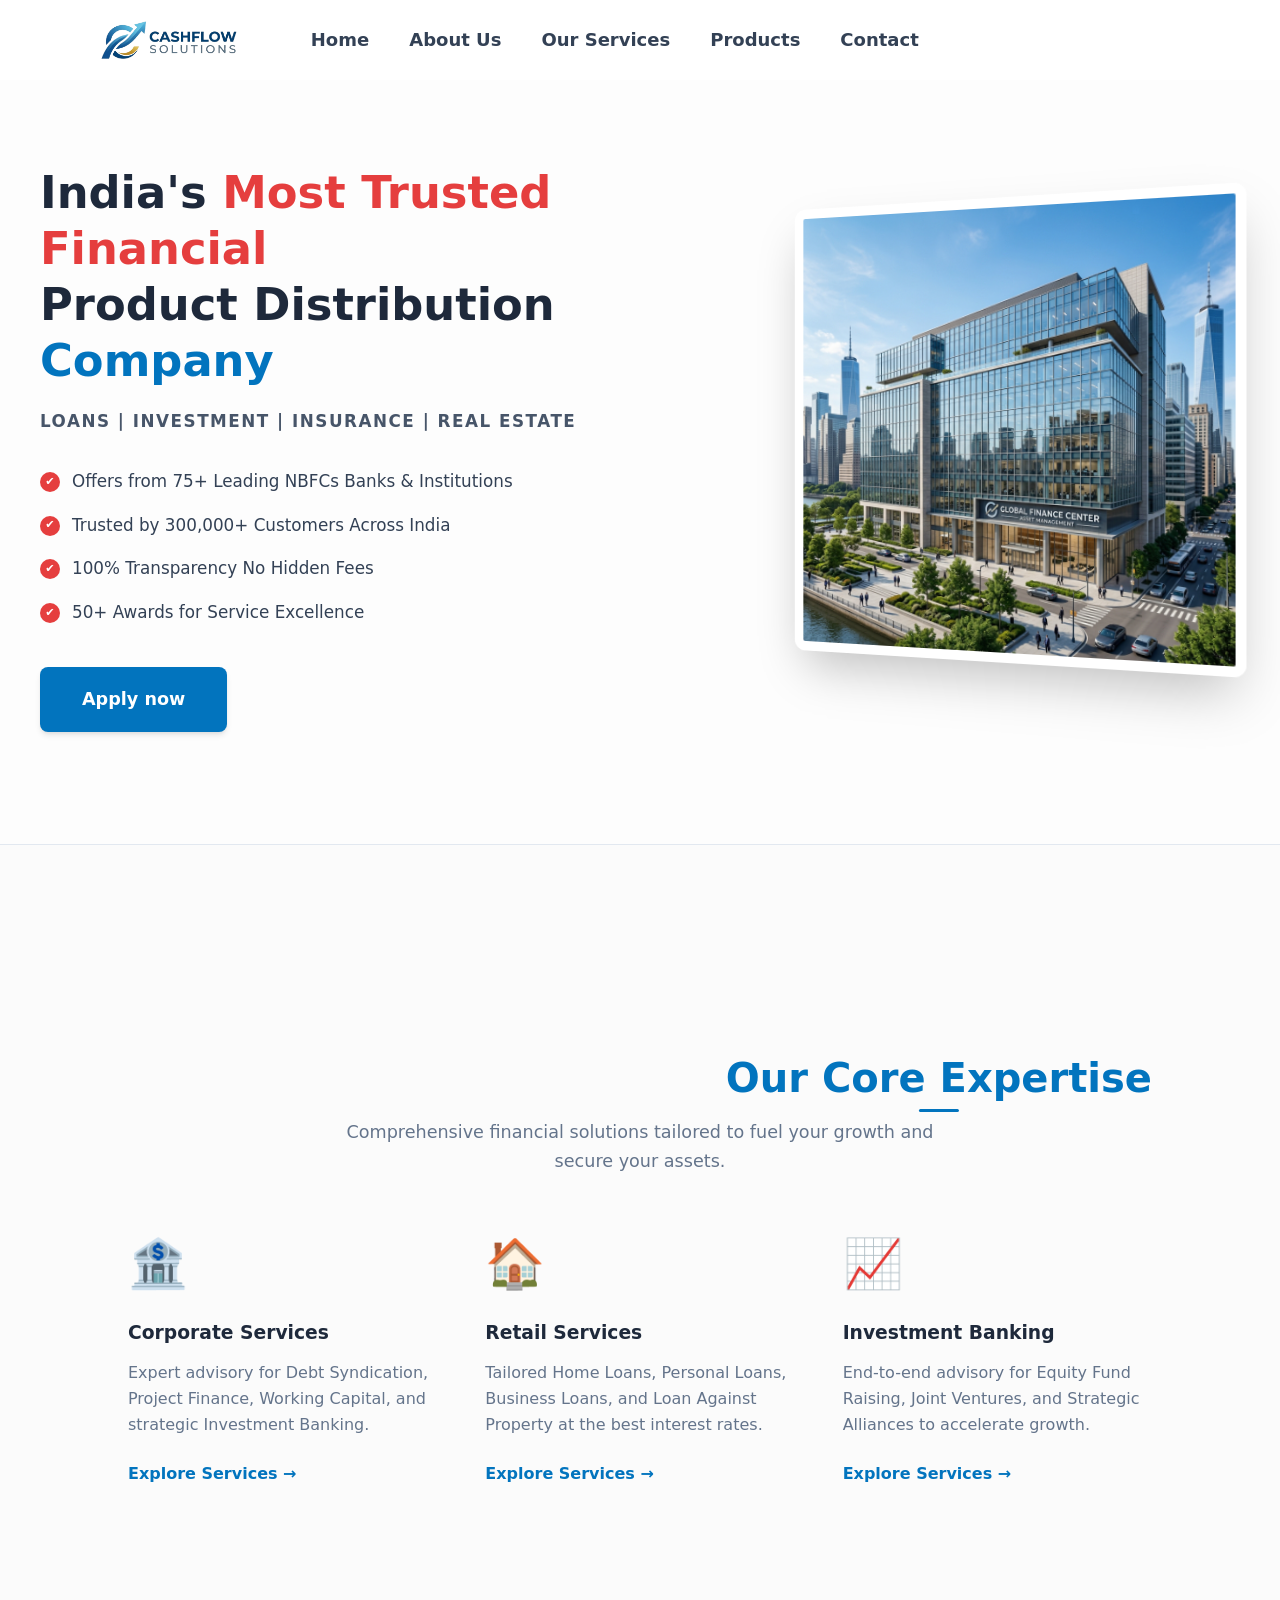
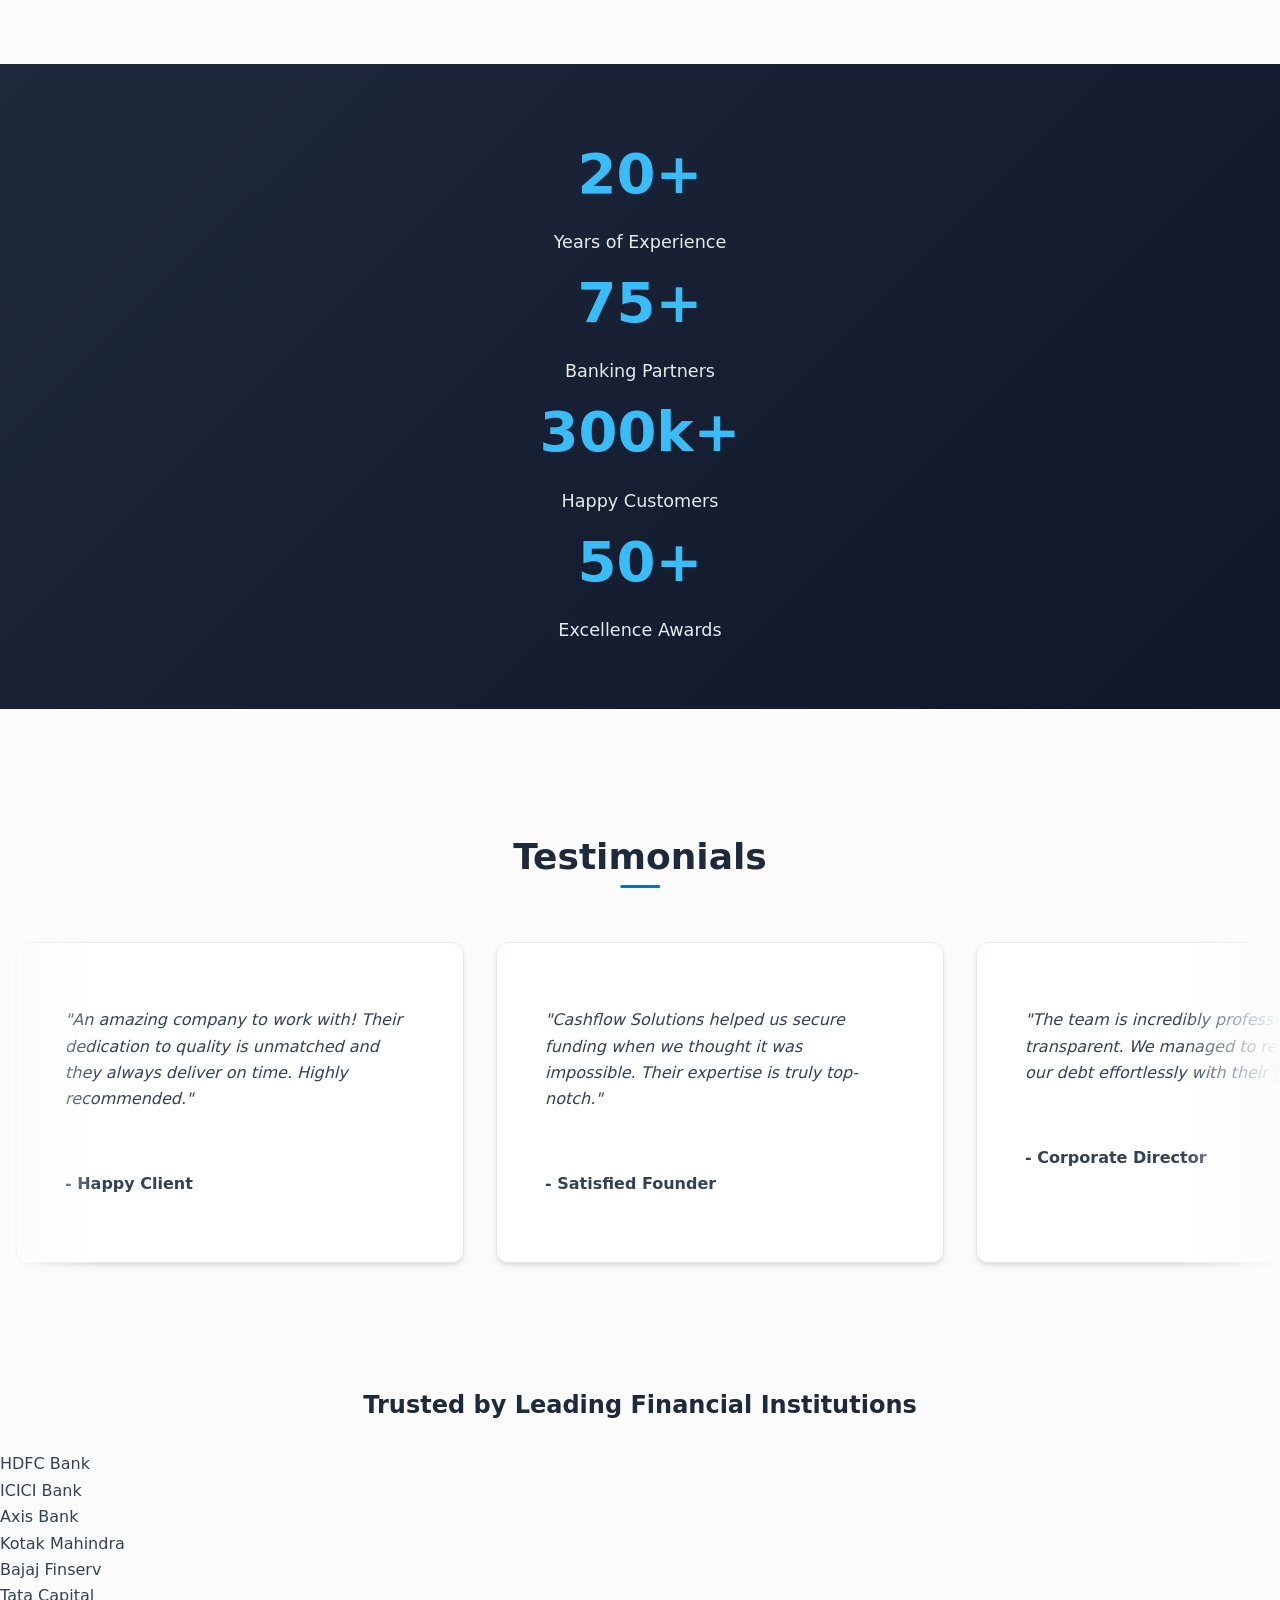
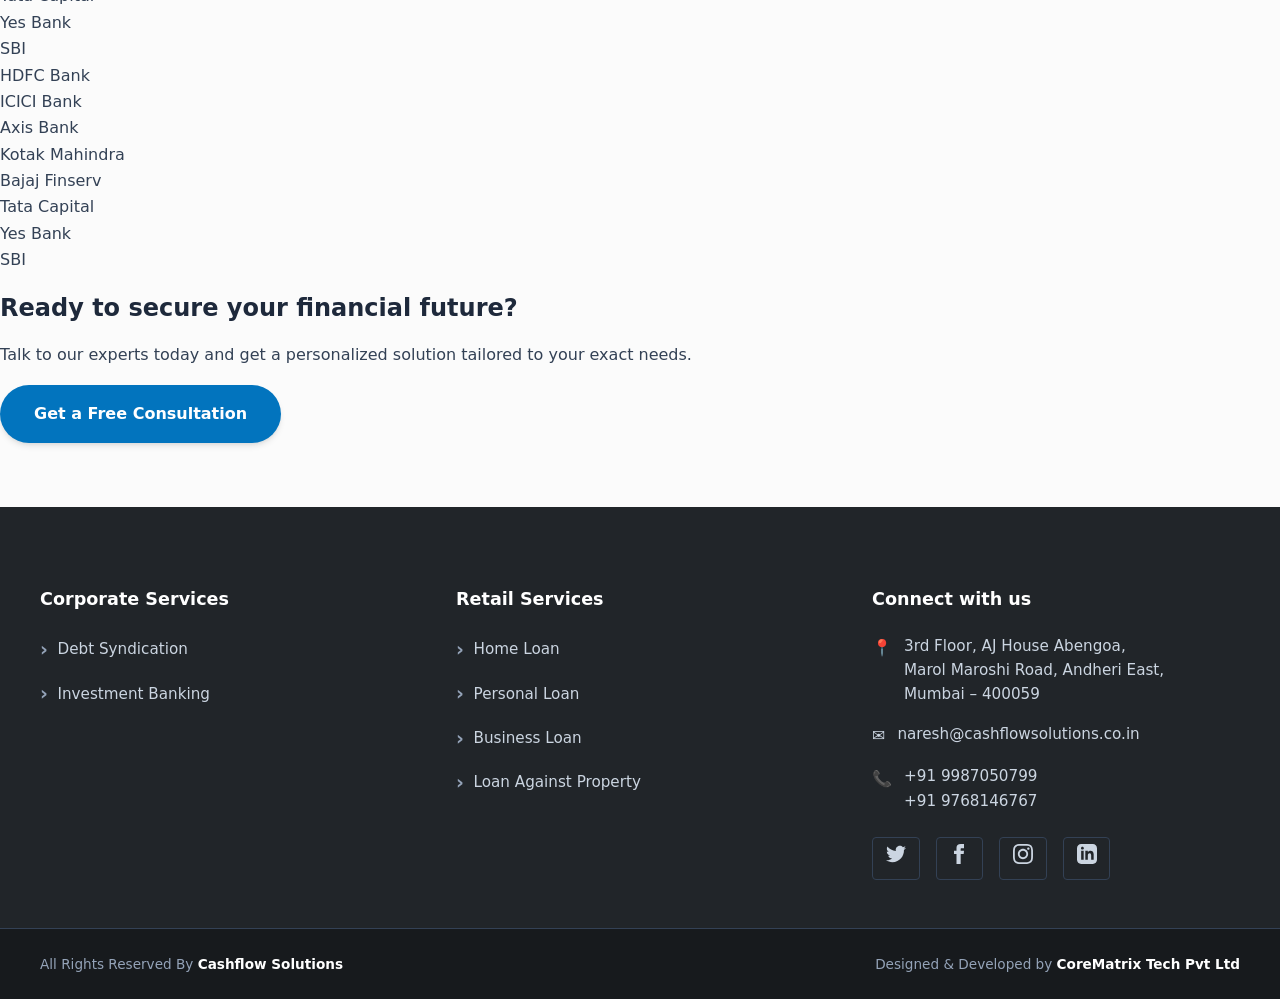
==== index.html @ ba7cdef4 "chore: update footer attribution to CoreMatrix Tech Pvt Ltd - Replaced "Designed & Developed by Rohi" ====
<!DOCTYPE html>
<html lang="en">
<head>
    <meta charset="UTF-8">
    <meta name="viewport" content="width=device-width, initial-scale=1.0">
    <meta name="description" content="Welcome to Cashflow Solutions. We provide expert financial and consulting services tailored to your business needs.">
    <meta http-equiv="Content-Security-Policy" content="default-src 'self'; style-src 'self' 'unsafe-inline' https://fonts.googleapis.com; font-src 'self' https://fonts.gstatic.com; img-src 'self' data:; script-src 'self';">
    <title>Cashflow Solutions - Home</title>
    <link href="https://fonts.googleapis.com/css2?family=Inter:wght@400;500;600;700&display=swap" rel="stylesheet">
    <link rel="stylesheet" href="assets/css/style.css">
    <link rel="icon" type="image/png" href="assets/images/website_icon.png">
</head>
<body>
    <header class="animate-fade-in">
        <a href="index.html" class="logo"><img src="assets/images/cashflow_solutions_logo.png" alt="Cashflow Solutions"></a>
        <nav>
            <a href="index.html">Home</a>
            <a href="about.html">About Us</a>
            <div class="dropdown">
                <a href="#" class="dropbtn">Our Services</a>
                <div class="dropdown-content">
                    <a href="retail-services.html">Retail Service</a>
                    <a href="corporate-services.html">Corporate Services</a>
                </div>
            </div>
            <a href="products.html">Products</a>
            <a href="contact.html">Contact</a>
        </nav>
    </header>

    <main style="padding: 0; max-width: 100%;">
        <section class="hero-complex">
            <div class="hero-slider-track">
                <!-- Slide 1 -->
                <div class="hero-slide">
                    <div class="hero-content">
                        <div class="hero-text-side animate-slide-up">
                            <h1 class="hero-heading">India's <span style="color: #e53e3e;">Most Trusted Financial</span><br>Product Distribution <span style="color: #0274be;">Company</span></h1>
                            <p class="hero-sub">Loans | Investment | Insurance | Real Estate</p>
                            
                            <ul class="hero-features">
                                <li><span class="check-icon">✔</span> Offers from 75+ Leading NBFCs Banks & Institutions</li>
                                <li><span class="check-icon">✔</span> Trusted by 300,000+ Customers Across India</li>
                                <li><span class="check-icon">✔</span> 100% Transparency No Hidden Fees</li>
                                <li><span class="check-icon">✔</span> 50+ Awards for Service Excellence</li>
                            </ul>
                            
                            <a href="products.html" class="button hero-btn">Apply now</a>
                        </div>
                        <div class="hero-image-side animate-fade-in" style="animation-delay: 0.3s;">
                            <img src="assets/images/building_banner.png" alt="Office Building" class="building-img">
                        </div>
                    </div>
                </div>
                
                <!-- Slide 2 -->
                <div class="hero-slide">
                    <div class="hero-content">
                        <div class="hero-text-side">
                            <h1 class="hero-heading">India's <span style="color: #e53e3e;">Most Trusted Financial</span><br>Product Distribution <span style="color: #0274be;">Company</span></h1>
                            <p class="hero-sub">Loans | Investment | Insurance | Real Estate</p>
                            
                            <ul class="hero-features">
                                <li><span class="check-icon">✔</span> Offers from 75+ Leading NBFCs Banks & Institutions</li>
                                <li><span class="check-icon">✔</span> Trusted by 300,000+ Customers Across India</li>
                                <li><span class="check-icon">✔</span> 100% Transparency No Hidden Fees</li>
                                <li><span class="check-icon">✔</span> 50+ Awards for Service Excellence</li>
                            </ul>
                            
                            <a href="products.html" class="button hero-btn">Apply now</a>
                        </div>
                        <div class="hero-image-side">
                            <img src="assets/images/modern_office_interior.png" alt="Office Interior" class="building-img">
                        </div>
                    </div>
                </div>
                
                <!-- Slide 3 (Clone of Slide 1 for infinite loop) -->
                <div class="hero-slide">
                    <div class="hero-content">
                        <div class="hero-text-side">
                            <h1 class="hero-heading">India's <span style="color: #e53e3e;">Most Trusted Financial</span><br>Product Distribution <span style="color: #0274be;">Company</span></h1>
                            <p class="hero-sub">Loans | Investment | Insurance | Real Estate</p>
                            
                            <ul class="hero-features">
                                <li><span class="check-icon">✔</span> Offers from 75+ Leading NBFCs Banks & Institutions</li>
                                <li><span class="check-icon">✔</span> Trusted by 300,000+ Customers Across India</li>
                                <li><span class="check-icon">✔</span> 100% Transparency No Hidden Fees</li>
                                <li><span class="check-icon">✔</span> 50+ Awards for Service Excellence</li>
                            </ul>
                            
                            <a href="products.html" class="button hero-btn">Apply now</a>
                        </div>
                        <div class="hero-image-side">
                            <img src="assets/images/building_banner.png" alt="Office Building" class="building-img">
                        </div>
                    </div>
                </div>
            </div>

            <!-- The animated red banner ticker at the bottom of the hero -->
            <!-- 
            <div class="ticker-banner">
                <div class="ticker-content">
                    <span>- OFFERS FROM 25+ LEADING BANKS & INSTITUTIONS - 3,00,000+ CUSTOMERS ACROSS INDIA - 100% TRANSPARENCY -</span>
                    <span>- OFFERS FROM 25+ LEADING BANKS & INSTITUTIONS - 3,00,000+ CUSTOMERS ACROSS INDIA - 100% TRANSPARENCY -</span>
                    <span>- OFFERS FROM 25+ LEADING BANKS & INSTITUTIONS - 3,00,000+ CUSTOMERS ACROSS INDIA - 100% TRANSPARENCY -</span>
                    <span>- OFFERS FROM 25+ LEADING BANKS & INSTITUTIONS - 3,00,000+ CUSTOMERS ACROSS INDIA - 100% TRANSPARENCY -</span>
                </div>
            </div>
            -->
        </section>

        <!-- Core Expertise Section -->
        <section class="info-section animate-slide-up" style="background-color: var(--bg-page); padding: 5rem 10%;">
            <div style="text-align: center; margin-bottom: 3rem;">
                <h2 style="color: var(--primary-blue); font-size: 2.5rem; margin-bottom: 1rem;">Our Core Expertise</h2>
                <p style="color: var(--text-muted); font-size: 1.1rem; max-width: 600px; margin: 0 auto;">Comprehensive financial solutions tailored to fuel your growth and secure your assets.</p>
            </div>
            <div class="grid-3">
                <div class="service-card-modern">
                    <div class="icon-wrapper" style="font-size: 3rem; margin-bottom: 1rem;">🏦</div>
                    <h3 style="margin-bottom: 1rem;">Corporate Services</h3>
                    <p style="color: var(--text-muted); margin-bottom: 1.5rem; line-height: 1.6;">Expert advisory for Debt Syndication, Project Finance, Working Capital, and strategic Investment Banking.</p>
                    <a href="corporate-services.html" class="learn-more-link" style="color: var(--primary-blue); font-weight: 600; text-decoration: none;">Explore Services &rarr;</a>
                </div>
                <div class="service-card-modern">
                    <div class="icon-wrapper" style="font-size: 3rem; margin-bottom: 1rem;">🏠</div>
                    <h3 style="margin-bottom: 1rem;">Retail Services</h3>
                    <p style="color: var(--text-muted); margin-bottom: 1.5rem; line-height: 1.6;">Tailored Home Loans, Personal Loans, Business Loans, and Loan Against Property at the best interest rates.</p>
                    <a href="retail-services.html" class="learn-more-link" style="color: var(--primary-blue); font-weight: 600; text-decoration: none;">Explore Services &rarr;</a>
                </div>
                <div class="service-card-modern">
                    <div class="icon-wrapper" style="font-size: 3rem; margin-bottom: 1rem;">📈</div>
                    <h3 style="margin-bottom: 1rem;">Investment Banking</h3>
                    <p style="color: var(--text-muted); margin-bottom: 1.5rem; line-height: 1.6;">End-to-end advisory for Equity Fund Raising, Joint Ventures, and Strategic Alliances to accelerate growth.</p>
                    <a href="corporate-services.html#investment-banking" class="learn-more-link" style="color: var(--primary-blue); font-weight: 600; text-decoration: none;">Explore Services &rarr;</a>
                </div>
            </div>
        </section>

        <!-- Trust Indicators Section -->
        <section class="trust-indicators animate-slide-up" style="background: linear-gradient(135deg, var(--dark-slate), #0f172a); color: white; padding: 4rem 10%;">
            <div class="grid-4" style="text-align: center;">
                <div class="trust-stat">
                    <div style="font-size: 3.5rem; font-weight: 700; color: #38bdf8; margin-bottom: 0.5rem;">20+</div>
                    <div style="font-size: 1.1rem; opacity: 0.9;">Years of Experience</div>
                </div>
                <div class="trust-stat">
                    <div style="font-size: 3.5rem; font-weight: 700; color: #38bdf8; margin-bottom: 0.5rem;">75+</div>
                    <div style="font-size: 1.1rem; opacity: 0.9;">Banking Partners</div>
                </div>
                <div class="trust-stat">
                    <div style="font-size: 3.5rem; font-weight: 700; color: #38bdf8; margin-bottom: 0.5rem;">300k+</div>
                    <div style="font-size: 1.1rem; opacity: 0.9;">Happy Customers</div>
                </div>
                <div class="trust-stat">
                    <div style="font-size: 3.5rem; font-weight: 700; color: #38bdf8; margin-bottom: 0.5rem;">50+</div>
                    <div style="font-size: 1.1rem; opacity: 0.9;">Excellence Awards</div>
                </div>
            </div>
        </section>

        <section class="info-section animate-slide-up" style="animation-delay: 0.2s;">
            <h2>Testimonials</h2>
            <div class="testimonial-slider-container">
                <div class="testimonial-slider-track">
                    <!-- Original 6 Cards -->
                    <div class="card">
                        <p><em>"An amazing company to work with! Their dedication to quality is unmatched and they always deliver on time. Highly recommended."</em></p>
                        <br>
                        <p><strong>- Happy Client</strong></p>
                    </div>
                    <div class="card">
                        <p><em>"Cashflow Solutions helped us secure funding when we thought it was impossible. Their expertise is truly top-notch."</em></p>
                        <br>
                        <p><strong>- Satisfied Founder</strong></p>
                    </div>
                    <div class="card">
                        <p><em>"The team is incredibly professional and transparent. We managed to restructure our debt effortlessly with their guidance."</em></p>
                        <br>
                        <p><strong>- Corporate Director</strong></p>
                    </div>
                    <div class="card">
                        <p><em>"Getting a home loan was a breeze thanks to their retail services team. Best interest rates and flawless processing!"</em></p>
                        <br>
                        <p><strong>- Retail Customer</strong></p>
                    </div>
                    <div class="card">
                        <p><em>"Their Investment Banking advisory is strategic, insightful, and results-driven. A fantastic partner for long-term growth."</em></p>
                        <br>
                        <p><strong>- Investment Partner</strong></p>
                    </div>
                    <div class="card">
                        <p><em>"Highly responsive and deeply knowledgeable. They handled our complex financial needs with absolute precision."</em></p>
                        <br>
                        <p><strong>- SME Owner</strong></p>
                    </div>
                    
                    <!-- Duplicated 6 Cards for Infinite Loop -->
                    <div class="card">
                        <p><em>"An amazing company to work with! Their dedication to quality is unmatched and they always deliver on time. Highly recommended."</em></p>
                        <br>
                        <p><strong>- Happy Client</strong></p>
                    </div>
                    <div class="card">
                        <p><em>"Cashflow Solutions helped us secure funding when we thought it was impossible. Their expertise is truly top-notch."</em></p>
                        <br>
                        <p><strong>- Satisfied Founder</strong></p>
                    </div>
                    <div class="card">
                        <p><em>"The team is incredibly professional and transparent. We managed to restructure our debt effortlessly with their guidance."</em></p>
                        <br>
                        <p><strong>- Corporate Director</strong></p>
                    </div>
                    <div class="card">
                        <p><em>"Getting a home loan was a breeze thanks to their retail services team. Best interest rates and flawless processing!"</em></p>
                        <br>
                        <p><strong>- Retail Customer</strong></p>
                    </div>
                    <div class="card">
                        <p><em>"Their Investment Banking advisory is strategic, insightful, and results-driven. A fantastic partner for long-term growth."</em></p>
                        <br>
                        <p><strong>- Investment Partner</strong></p>
                    </div>
                    <div class="card">
                        <p><em>"Highly responsive and deeply knowledgeable. They handled our complex financial needs with absolute precision."</em></p>
                        <br>
                        <p><strong>- SME Owner</strong></p>
                    </div>
                </div>
            </div>
        </section>

        <section class="partner-marquee-section animate-slide-up" style="animation-delay: 0.3s;">
            <h2 style="text-align: center; margin-bottom: 2rem;">Trusted by Leading Financial Institutions</h2>
            <div class="marquee-container">
                <div class="marquee-content">
                    <div class="partner-logo">HDFC Bank</div>
                    <div class="partner-logo">ICICI Bank</div>
                    <div class="partner-logo">Axis Bank</div>
                    <div class="partner-logo">Kotak Mahindra</div>
                    <div class="partner-logo">Bajaj Finserv</div>
                    <div class="partner-logo">Tata Capital</div>
                    <div class="partner-logo">Yes Bank</div>
                    <div class="partner-logo">SBI</div>
                    <!-- Duplicate for infinite scroll -->
                    <div class="partner-logo">HDFC Bank</div>
                    <div class="partner-logo">ICICI Bank</div>
                    <div class="partner-logo">Axis Bank</div>
                    <div class="partner-logo">Kotak Mahindra</div>
                    <div class="partner-logo">Bajaj Finserv</div>
                    <div class="partner-logo">Tata Capital</div>
                    <div class="partner-logo">Yes Bank</div>
                    <div class="partner-logo">SBI</div>
                </div>
            </div>
        </section>

        <!-- Final Call to Action -->
        <section class="final-cta animate-fade-in">
            <div class="cta-content">
                <h2>Ready to secure your financial future?</h2>
                <p>Talk to our experts today and get a personalized solution tailored to your exact needs.</p>
                <a href="contact.html" class="button cta-button">Get a Free Consultation</a>
            </div>
        </section>
    </main>

    <footer class="animate-fade-in">
        <div class="footer-container">
            <div class="footer-column">
                <h3>Corporate Services</h3>
                <ul class="footer-links">
                    <li><a href="corporate-services.html#debt-syndication">Debt Syndication</a></li>
                    <li><a href="corporate-services.html#investment-banking">Investment Banking</a></li>
                </ul>
            </div>
            <div class="footer-column">
                <h3>Retail Services</h3>
                <ul class="footer-links">
                    <li><a href="retail-services.html#home-loan">Home Loan</a></li>
                    <li><a href="retail-services.html#personal-loan">Personal Loan</a></li>
                    <li><a href="retail-services.html#business-loan">Business Loan</a></li>
                    <li><a href="retail-services.html#loan-against-property">Loan Against Property</a></li>
                </ul>
            </div>
            <div class="footer-column">
                <h3>Connect with us</h3>
                <div class="footer-contact">
                    <p>
                        <span class="icon">📍</span>
                        3rd Floor, AJ House Abengoa,<br>
                        Marol Maroshi Road, Andheri East,<br>
                        Mumbai – 400059
                    </p>
                    <p>
                        <span class="icon">✉️</span>
                        <a href="mailto:naresh@cashflowsolutions.co.in" style="color: inherit; text-decoration: none;">naresh@cashflowsolutions.co.in</a>
                    </p>
                    <p>
                        <span class="icon">📞</span>
                        +91 9987050799<br>
                        +91 9768146767
                    </p>
                </div>
                <div class="footer-socials">
                    <a href="#" target="_blank" rel="noopener noreferrer" aria-label="Twitter">
                        <svg xmlns="http://www.w3.org/2000/svg" width="20" height="20" fill="currentColor" viewBox="0 0 24 24"><path d="M24 4.557c-.883.392-1.832.656-2.828.775 1.017-.609 1.798-1.574 2.165-2.724-.951.564-2.005.974-3.127 1.195-.897-.957-2.178-1.555-3.594-1.555-3.179 0-5.515 2.966-4.797 6.045-4.091-.205-7.719-2.165-10.148-5.144-1.29 2.213-.669 5.108 1.523 6.574-.806-.026-1.566-.247-2.229-.616-.054 2.281 1.581 4.415 3.949 4.89-.693.188-1.452.232-2.224.084.626 1.956 2.444 3.379 4.6 3.419-2.07 1.623-4.678 2.348-7.29 2.04 2.179 1.397 4.768 2.212 7.548 2.212 9.142 0 14.307-7.721 13.995-14.646.962-.695 1.797-1.562 2.457-2.549z"/></svg>
                    </a>
                    <a href="#" target="_blank" rel="noopener noreferrer" aria-label="Facebook">
                        <svg xmlns="http://www.w3.org/2000/svg" width="20" height="20" fill="currentColor" viewBox="0 0 24 24"><path d="M9 8h-3v4h3v12h5v-12h3.642l.358-4h-4v-1.667c0-.955.192-1.333 1.115-1.333h2.885v-5h-3.808c-3.596 0-5.192 1.583-5.192 4.615v3.385z"/></svg>
                    </a>
                    <a href="#" target="_blank" rel="noopener noreferrer" aria-label="Instagram">
                        <svg xmlns="http://www.w3.org/2000/svg" width="20" height="20" fill="currentColor" viewBox="0 0 24 24"><path d="M12 2.163c3.204 0 3.584.012 4.85.07 3.252.148 4.771 1.691 4.919 4.919.058 1.265.069 1.645.069 4.849 0 3.205-.012 3.584-.069 4.849-.149 3.225-1.664 4.771-4.919 4.919-1.266.058-1.644.07-4.85.07-3.204 0-3.584-.012-4.849-.07-3.26-.149-4.771-1.699-4.919-4.92-.058-1.265-.07-1.644-.07-4.849 0-3.204.013-3.583.07-4.849.149-3.227 1.664-4.771 4.919-4.919 1.266-.057 1.645-.069 4.849-.069zm0-2.163c-3.259 0-3.667.014-4.947.072-4.358.2-6.78 2.618-6.98 6.98-.059 1.281-.073 1.689-.073 4.948 0 3.259.014 3.668.072 4.948.2 4.358 2.618 6.78 6.98 6.98 1.281.058 1.689.072 4.948.072 3.259 0 3.668-.014 4.948-.072 4.354-.2 6.782-2.618 6.979-6.98.059-1.28.073-1.689.073-4.948 0-3.259-.014-3.667-.072-4.947-.196-4.354-2.617-6.78-6.979-6.98-1.281-.059-1.69-.073-4.949-.073zm0 5.838c-3.403 0-6.162 2.759-6.162 6.162s2.759 6.163 6.162 6.163 6.162-2.759 6.162-6.163c0-3.403-2.759-6.162-6.162-6.162zm0 10.162c-2.209 0-4-1.79-4-4 0-2.209 1.791-4 4-4s4 1.791 4 4c0 2.21-1.791 4-4 4zm6.406-11.845c-.796 0-1.441.645-1.441 1.44s.645 1.44 1.441 1.44c.795 0 1.439-.645 1.439-1.44s-.644-1.44-1.439-1.44z"/></svg>
                    </a>
                    <a href="#" target="_blank" rel="noopener noreferrer" aria-label="LinkedIn">
                        <svg xmlns="http://www.w3.org/2000/svg" width="20" height="20" fill="currentColor" viewBox="0 0 24 24"><path d="M19 0h-14c-2.761 0-5 2.239-5 5v14c0 2.761 2.239 5 5 5h14c2.762 0 5-2.239 5-5v-14c0-2.761-2.238-5-5-5zm-11 19h-3v-11h3v11zm-1.5-12.268c-.966 0-1.75-.79-1.75-1.764s.784-1.764 1.75-1.764 1.75.79 1.75 1.764-.783 1.764-1.75 1.764zm13.5 12.268h-3v-5.604c0-3.368-4-3.113-4 0v5.604h-3v-11h3v1.765c1.396-2.586 7-2.777 7 2.476v6.759z"/></svg>
                    </a>
                </div>
            </div>
        </div>
        <div class="footer-bottom">
            <div class="footer-bottom-container">
                <div>All Rights Reserved By <strong>Cashflow Solutions</strong></div>
                <div>Designed & Developed by <strong>CoreMatrix Tech Pvt Ltd</strong></div>
            </div>
        </div>
    </footer>

    <script src="assets/js/main.js"></script>
</body>
</html>
---- assets/css/style.css ----
/* style.css */
@import url('https://fonts.googleapis.com/css2?family=Montserrat:wght@300;400;500;600;700;800&display=swap');

:root {
  /* Cashflow Solutions Inspired Colors */
  --primary-blue: #0274be;
  --primary-blue-hover: #025a94;
  --dark-slate: #1e293b;
  --text-main: #334155;
  --text-muted: #64748b;
  
  /* Backgrounds */
  --bg-page: #fbfbfb;
  --bg-card: #ffffff;
  --bg-header: rgba(255, 255, 255, 0.9);
  
  /* Borders and Shadows */
  --border-subtle: #e2e8f0;
  --shadow-sm: 0 1px 2px 0 rgba(0, 0, 0, 0.05);
  --shadow-md: 0 4px 6px -1px rgba(0, 0, 0, 0.1), 0 2px 4px -1px rgba(0, 0, 0, 0.06);
  --shadow-lg: 0 10px 15px -3px rgba(0, 0, 0, 0.1), 0 4px 6px -2px rgba(0, 0, 0, 0.05);
  --shadow-hover: 0 20px 25px -5px rgba(0, 0, 0, 0.1), 0 10px 10px -5px rgba(0, 0, 0, 0.04);
  
  --font-main: 'Montserrat', system-ui, -apple-system, sans-serif;
  --border-radius-md: 8px;
  --border-radius-lg: 12px;
}

html {
  scroll-behavior: smooth;
  scroll-padding-top: 100px; /* Accounts for fixed header */
}

body {
  font-family: var(--font-main);
  background-color: var(--bg-page);
  color: var(--text-main);
  margin: 0;
  padding: 0;
  line-height: 1.65;
  overflow-x: hidden;
  -webkit-font-smoothing: antialiased;
  -moz-osx-font-smoothing: grayscale;
}

/* Header & Nav */
header {
  background: transparent;
  color: var(--dark-slate);
  padding: 12px 48px 12px 80px; /* Increased left padding */
  height: 80px;
  display: flex;
  justify-content: flex-start;
  gap: 4rem; /* Significantly increased gap to account for logo scale */
  align-items: center;
  position: fixed;
  top: 0;
  left: 0;
  width: 100%;
  box-sizing: border-box;
  background: rgba(255, 255, 255, 0.95);
  backdrop-filter: blur(10px);
  -webkit-backdrop-filter: blur(10px);
  z-index: 100;
  transition: all 0.3s ease;
}

.logo {
  font-size: 1.75rem;
  font-weight: 800;
  color: var(--primary-blue);
  letter-spacing: -0.5px;
  display: flex;
  align-items: center;
}

.logo img {
  width: auto;
  height: 80px; /* Increased to fill the header */
  max-width: none; /* Removed so it doesn't get artificially squished */
  object-fit: contain;
  transform: scale(1.2); /* Slight visual bump to overcome internal padding */
  transform-origin: left center; /* Keeps it anchored to the left */
}

@media (max-width: 768px) {
  header {
    padding: 10px 20px;
    height: auto;
    gap: 1rem;
    flex-wrap: wrap;
    justify-content: center;
  }
  
  .logo img {
    height: 40px; /* Mobile: height between 25px and 35px */
    max-width: 130px; /* Mobile: width up to 130px */
    transform: none; /* remove desktop scale */
  }

  nav {
    flex-wrap: wrap;
    justify-content: center;
    gap: 10px;
  }

  nav a {
    margin: 0 5px;
    font-size: 14px;
  }
}

nav {
  display: flex;
  align-items: center;
  /* removing gap to use margins on nav a */
}

nav a {
  color: var(--text-main);
  text-decoration: none;
  font-weight: 600;
  font-size: 18px;
  margin: 0 20px;
  position: relative;
  padding: 0.5rem 0;
  transition: color 0.3s ease;
}

nav a::after {
  content: '';
  position: absolute;
  width: 0;
  height: 2px;
  bottom: 0;
  left: 0;
  background-color: var(--primary-blue);
  transition: width 0.3s ease;
}

nav a:hover {
  color: var(--primary-blue);
}

nav a:hover::after {
  width: 100%;
}

/* Dropdown Navigation */
.dropdown {
  position: relative;
  display: inline-block;
  margin: 0;
}
.dropdown-content {
  display: none;
  position: absolute;
  background-color: #ffffff;
  min-width: 200px;
  box-shadow: var(--shadow-lg);
  border-radius: var(--border-radius-md);
  z-index: 100;
  top: 100%;
  left: 50%;
  transform: translateX(-50%);
  overflow: hidden;
  border: 1px solid var(--border-subtle);
  padding: 0.5rem 0;
}
.dropdown-content a {
  color: var(--text-main);
  padding: 0.75rem 1.5rem;
  text-decoration: none;
  display: block;
  margin: 0;
  font-size: 15px;
  font-weight: 500;
  white-space: nowrap;
}
.dropdown-content a::after {
  display: none;
}
.dropdown-content a:hover {
  background-color: #f1f5f9;
  color: var(--primary-blue);
}
.dropdown:hover .dropdown-content {
  display: block;
  animation: fadeIn 0.3s ease;
}

/* Main Content */
main {
  max-width: 1200px;
  margin: 0 auto;
  padding: 3rem 2rem;
  min-height: 65vh;
}

/* Typography */
h1, h2, h3, h4 {
  color: var(--dark-slate);
  font-weight: 700;
  line-height: 1.2;
}

.hero {
  text-align: center;
  padding: 5rem 0;
  max-width: 800px;
  margin: 0 auto;
}

.hero h1 {
  font-size: 3.5rem;
  margin-bottom: 1.25rem;
  letter-spacing: -1px;
}

.hero p {
  font-size: 1.125rem;
  color: var(--text-muted);
  margin-bottom: 2rem;
}

/* Buttons */
.button {
  display: inline-flex;
  align-items: center;
  justify-content: center;
  background-color: var(--primary-blue);
  color: #ffffff;
  padding: 0.875rem 2rem;
  border-radius: 50px; /* pill shape for modern look */
  text-decoration: none;
  font-weight: 600;
  font-size: 1rem;
  box-shadow: var(--shadow-md);
  transition: all 0.3s cubic-bezier(0.4, 0, 0.2, 1);
  border: 2px solid transparent;
}

.button:hover {
  background-color: var(--primary-blue-hover);
  transform: translateY(-3px);
  box-shadow: var(--shadow-lg);
  color: #ffffff;
}

/* Sections & Grid */
.info-section {
  margin: 6rem 0;
}

.info-section h2 {
  text-align: center;
  font-size: 2.25rem;
  margin-bottom: 3rem;
  position: relative;
  display: inline-block;
  left: 50%;
  transform: translateX(-50%);
}

.info-section h2::after {
  content: '';
  position: absolute;
  width: 40px;
  height: 3px;
  background-color: var(--primary-blue);
  bottom: -10px;
  left: 50%;
  transform: translateX(-50%);
  border-radius: 2px;
}

.grid-2 {
  display: grid;
  grid-template-columns: 1fr;
  gap: 3rem;
}

@media (min-width: 768px) {
  .grid-2 {
    grid-template-columns: 1fr 1fr;
  }
}

/* Service Row Layout */
.service-row {
  display: flex;
  align-items: center;
  gap: 4rem;
}

.service-row.reverse {
  flex-direction: row-reverse;
}

.service-content {
  flex: 1;
}

.service-image {
  flex: 1;
}

@media (max-width: 768px) {
  .service-row, .service-row.reverse {
    flex-direction: column;
    gap: 2rem;
  }
}

/* Cards */
.card {
  background: var(--bg-card);
  padding: 3rem;
  border-radius: var(--border-radius-lg);
  box-shadow: var(--shadow-md);
  border: 1px solid var(--border-subtle);
  transition: all 0.4s cubic-bezier(0.4, 0, 0.2, 1);
  position: relative;
  overflow: hidden;
}

.card::before {
  content: '';
  position: absolute;
  top: 0;
  left: 0;
  width: 100%;
  height: 4px;
  background: linear-gradient(90deg, var(--primary-blue), #38bdf8);
  opacity: 0;
  transition: opacity 0.3s ease;
}

.card:hover {
  transform: translateY(-8px);
  box-shadow: var(--shadow-hover);
  border-color: transparent;
}

.card:hover::before {
  opacity: 1;
}

.card h3 {
  font-size: 1.6rem;
  margin-top: 0;
  margin-bottom: 1.5rem;
  color: var(--primary-blue);
}

ul {
  padding-left: 1.2rem;
  color: var(--text-muted);
}

ul li {
  margin-bottom: 0.5rem;
}

/* Links */
a {
  color: var(--primary-blue);
  text-decoration: none;
  transition: color 0.2s ease;
}

a:hover {
  color: var(--primary-blue-hover);
}

/* Dark Theme Footer */
footer {
  background-color: #212529; /* Dark slate background */
  color: #e2e8f0;
  padding: 4rem 0 0; /* No bottom padding since bottom bar has it */
  margin-top: 4rem;
  font-size: 0.95rem;
}

.footer-container {
  display: grid;
  grid-template-columns: repeat(3, 1fr);
  gap: 3rem;
  max-width: 1200px;
  margin: 0 auto;
  padding: 0 2rem 3rem 2rem;
  text-align: left;
}


.footer-column h3 {
  color: #ffffff;
  font-size: 1.1rem;
  margin-bottom: 1.5rem;
  font-weight: 700;
}

.footer-links {
  list-style: none;
  padding: 0;
  margin: 0;
}

.footer-links li {
  margin-bottom: 0.8rem;
  display: flex;
  align-items: center;
}

.footer-links li::before {
  content: '›';
  color: #94a3b8;
  margin-right: 0.6rem;
  font-size: 1.2rem;
  font-weight: bold;
}

.footer-links a {
  color: #cbd5e1;
  text-decoration: none;
  transition: color 0.3s ease;
}

.footer-links a:hover {
  color: #ffffff;
}

.footer-contact p {
  margin-bottom: 0.8rem;
  display: flex;
  align-items: flex-start;
  color: #cbd5e1;
  line-height: 1.6;
}

.footer-contact .icon {
  margin-right: 0.75rem;
  margin-top: 0.1rem;
  font-size: 1rem;
}

.footer-bottom {
  background-color: #171a1d;
  padding: 1.5rem 2rem;
  border-top: 1px solid #334155;
  color: #94a3b8;
  font-size: 0.85rem;
}

.footer-socials {
  margin-top: 1.5rem;
  display: flex;
  gap: 1rem;
}

.footer-socials a {
  color: #cbd5e1;
  text-decoration: none;
  font-size: 0.95rem;
  font-weight: 500;
  transition: color 0.3s ease;
  border: 1px solid #334155;
  padding: 0.4rem 0.8rem;
  border-radius: 4px;
}

.footer-socials a:hover {
  color: #ffffff;
  border-color: #cbd5e1;
  background-color: rgba(255, 255, 255, 0.05);
}

.footer-bottom-container {
  max-width: 1200px;
  margin: 0 auto;
  display: flex;
  justify-content: space-between;
  align-items: center;
}

.footer-bottom strong {
  color: #ffffff;
  font-weight: 600;
}

@media (max-width: 768px) {
  .footer-container {
    grid-template-columns: 1fr;
  }
  .footer-bottom-container {
    flex-direction: column;
    text-align: center;
    gap: 1rem;
  }
}

/* Animations */
@keyframes fadeIn {
  from { opacity: 0; }
  to { opacity: 1; }
}

@keyframes slideUp {
  from {
    opacity: 0;
    transform: translateY(40px);
  }
  to {
    opacity: 1;
    transform: translateY(0);
  }
}

.animate-fade-in {
  animation: fadeIn 0.8s ease forwards;
}

.animate-slide-up {
  opacity: 0;
  animation: slideUp 0.8s cubic-bezier(0.4, 0, 0.2, 1) forwards;
}

/* Forms */
.contact-form .form-group {
  margin-bottom: 1.5rem;
}

.contact-form label {
  display: block;
  margin-bottom: 0.5rem;
  font-weight: 500;
  color: var(--dark-slate);
}

.contact-form input,
.contact-form textarea {
  width: 100%;
  padding: 0.75rem 1rem;
  border: 1px solid var(--border-subtle);
  border-radius: var(--border-radius-md);
  font-family: var(--font-main);
  font-size: 1rem;
  color: var(--text-main);
  background-color: var(--bg-page);
  transition: all 0.3s ease;
  box-sizing: border-box;
}

.contact-form input:focus,
.contact-form textarea:focus {
  outline: none;
  border-color: var(--primary-blue);
  box-shadow: 0 0 0 3px rgba(2, 116, 190, 0.1);
}

/* Complex Hero Section */
.hero-complex {
  position: relative;
  width: 100%;
  background-color: #fdfdfd;
  overflow: hidden;
  border-bottom: 1px solid var(--border-subtle);
}

.hero-content {
  display: flex;
  align-items: center;
  max-width: 1200px;
  margin: 0 auto;
  padding: 8rem 2rem 7rem 2rem; /* Extra padding at top for header, bottom for ticker */
  gap: 4rem;
}

.hero-text-side {
  flex: 1.2;
}

.hero-heading {
  font-size: 2.8rem;
  line-height: 1.25;
  margin-bottom: 1.2rem;
  color: #1e293b;
  font-weight: 800;
}

.hero-sub {
  font-size: 1.05rem;
  color: #475569;
  margin-bottom: 2rem;
  font-weight: 600;
  letter-spacing: 1.5px;
  text-transform: uppercase;
}

.hero-features {
  list-style: none;
  padding: 0;
  margin-bottom: 2.5rem;
}

.hero-features li {
  font-size: 1.05rem;
  color: #334155;
  margin-bottom: 1rem;
  display: flex;
  align-items: center;
}

.check-icon {
  color: white;
  background: #e53e3e; /* Red checkmark background */
  border-radius: 50%;
  width: 20px;
  height: 20px;
  display: inline-flex;
  justify-content: center;
  align-items: center;
  margin-right: 12px;
  font-size: 0.7rem;
  font-weight: bold;
}

.hero-btn {
  background-color: #0274be;
  padding: 1rem 2.5rem;
  font-size: 1.1rem;
  border-radius: 8px; /* Slightly squarer for corporate look */
}

.hero-image-side {
  flex: 0.8;
  position: relative;
  max-width: 500px;
  margin-left: auto;
  box-shadow: 0 25px 50px -12px rgba(0, 0, 0, 0.25);
  border-radius: var(--border-radius-lg);
  border: 10px solid white;
  overflow: hidden;
  transform: perspective(1000px) rotateY(-15deg);
  transition: transform 0.5s ease;
}

.hero-image-side:hover {
  transform: perspective(1000px) rotateY(0deg);
}

.hero-slider-track {
  display: flex;
  width: 300%;
  animation: slideBanner 12s infinite ease-in-out;
}

.hero-slide {
  width: 33.33333%;
}

@keyframes slideBanner {
  0%, 40% { transform: translateX(0); }
  50%, 90% { transform: translateX(-33.33333%); }
  100% { transform: translateX(-66.66666%); }
}

.building-img {
  width: 100%;
  height: auto;
  display: block;
}

/* Red Ticker Banner */
.ticker-banner {
  background-color: #dc2626; /* Bright Red */
  color: white;
  padding: 14px 0;
  position: absolute;
  bottom: 0;
  left: 0;
  width: 100%;
  overflow: hidden;
  display: flex;
  white-space: nowrap;
  font-weight: 700;
  letter-spacing: 2.5px;
  font-size: 1rem;
  z-index: 10;
}

.ticker-content {
  display: flex;
  animation: scrollTicker 30s linear infinite;
}

.ticker-content span {
  padding-right: 50px;
}

@keyframes scrollTicker {
  0% { transform: translateX(0); }
  100% { transform: translateX(-50%); }
}

@media (max-width: 768px) {
  .hero-content {
    flex-direction: column;
    padding-bottom: 8rem;
    text-align: center;
  }
  .hero-heading {
    font-size: 2.2rem;
  }
  .hero-features li {
    justify-content: center;
  }
  .building-img {
    transform: none;
  }
}

/* Custom Grid for 3 Columns */
.grid-3 {
  display: grid;
  grid-template-columns: 1fr;
  gap: 3rem;
}

@media (min-width: 768px) {
  .grid-3 {
    grid-template-columns: repeat(2, 1fr);
  }
}

@media (min-width: 1024px) {
  .grid-3 {
    grid-template-columns: repeat(3, 1fr);
  }
}

/* Premium Profile Cards Styling */
.profile-card {
  display: flex;
  flex-direction: column;
  align-items: center;
  text-align: center;
  padding: 3rem 2rem;
  border-radius: 16px;
  background: linear-gradient(180deg, #ffffff 0%, #f8fafc 100%);
  border: 1px solid rgba(2, 116, 190, 0.1);
  box-shadow: 0 4px 20px rgba(0, 0, 0, 0.03);
  transition: all 0.4s cubic-bezier(0.4, 0, 0.2, 1);
  position: relative;
  overflow: hidden;
}

.profile-card::after {
  content: '';
  position: absolute;
  top: 0;
  left: 0;
  width: 100%;
  height: 6px;
  background: linear-gradient(90deg, #0274be, #38bdf8, #0ea5e9);
  opacity: 0.8;
}

.profile-card:hover {
  transform: translateY(-10px);
  box-shadow: 0 15px 30px rgba(2, 116, 190, 0.15);
  border-color: rgba(2, 116, 190, 0.3);
}

.profile-placeholder {
  width: 130px;
  height: 130px;
  border-radius: 50%;
  margin-bottom: 1.8rem;
  background: linear-gradient(135deg, #e0f2fe 0%, #bae6fd 100%);
  border: 4px solid #ffffff;
  box-shadow: 0 8px 16px rgba(2, 116, 190, 0.15);
  display: flex;
  align-items: center;
  justify-content: center;
  position: relative;
}

.profile-placeholder::before {
  content: '👤';
  font-size: 3.5rem;
  opacity: 0.5;
}

.profile-card h3 {
  margin-bottom: 0.4rem;
  font-size: 1.5rem;
  color: #0f172a;
  font-weight: 700;
  letter-spacing: -0.5px;
}

.profile-card .role {
  font-weight: 600;
  color: #0274be;
  margin-bottom: 1.8rem;
  font-size: 0.85rem;
  text-transform: uppercase;
  letter-spacing: 1.5px;
  background: rgba(2, 116, 190, 0.1);
  padding: 6px 16px;
  border-radius: 20px;
  display: inline-block;
}

.profile-info {
  text-align: left;
  font-size: 0.95rem;
  line-height: 1.6;
  color: #475569;
  background: #ffffff;
  padding: 1.5rem;
  border-radius: 12px;
  border-left: 4px solid #0274be;
  box-shadow: 0 2px 8px rgba(0, 0, 0, 0.04);
  width: 100%;
  box-sizing: border-box;
}

.profile-info p {
  margin-bottom: 1rem;
}

.profile-info p strong {
  color: #1e293b;
  display: block;
  margin-bottom: 0.2rem;
  font-size: 0.85rem;
  text-transform: uppercase;
  letter-spacing: 0.5px;
}

.profile-info p:last-child {
  margin-bottom: 0;
}

/* Icon Grid for Sub-Products */
.sub-products {
  margin-top: 1.5rem;
  padding-top: 1.5rem;
  border-top: 1px dashed var(--border-subtle);
}

.sub-products strong {
  display: block;
  margin-bottom: 1rem;
  color: var(--dark-slate);
}

.icon-grid {
  display: grid;
  grid-template-columns: 1fr 1fr;
  gap: 0.75rem;
  list-style: none;
  padding: 0;
}

.icon-grid li {
  position: relative;
  padding-left: 1.5rem;
  font-size: 0.9rem;
  margin-bottom: 0;
  display: flex;
  align-items: center;
}

.icon-grid li::before {
  content: "✦";
  position: absolute;
  left: 0;
  color: var(--primary-blue);
  font-size: 0.8rem;
}

/* Testimonial Circular Slider */
.testimonial-slider-container {
  width: 100%;
  overflow: hidden;
  position: relative;
  padding: 1rem 0 2rem 0;
}

/* Gradient masks for smooth fading at the edges */
.testimonial-slider-container::before,
.testimonial-slider-container::after {
  content: "";
  position: absolute;
  top: 0;
  width: 100px;
  height: 100%;
  z-index: 2;
  pointer-events: none;
}

.testimonial-slider-container::before {
  left: 0;
  background: linear-gradient(to right, var(--bg-page) 0%, transparent 100%);
}

.testimonial-slider-container::after {
  right: 0;
  background: linear-gradient(to left, var(--bg-page) 0%, transparent 100%);
}

.testimonial-slider-track {
  display: flex;
  width: max-content;
  animation: slideTestimonials 40s linear infinite;
  gap: 2rem;
  padding: 0 1rem;
}

/* Pause animation when user hovers to read */
.testimonial-slider-track:hover {
  animation-play-state: paused;
}

.testimonial-slider-track .card {
  width: 350px;
  flex-shrink: 0;
  white-space: normal;
  /* Override any previous grid slide up animations so they don't break the flex track */
  opacity: 1 !important;
  transform: none !important;
  animation: none !important;
}

@keyframes slideTestimonials {
  0% { transform: translateX(0); }
  /* Translate exactly 50% of the track (which equals the 6 original cards + gaps) */
  100% { transform: translateX(calc(-50% - 1rem)); }
}
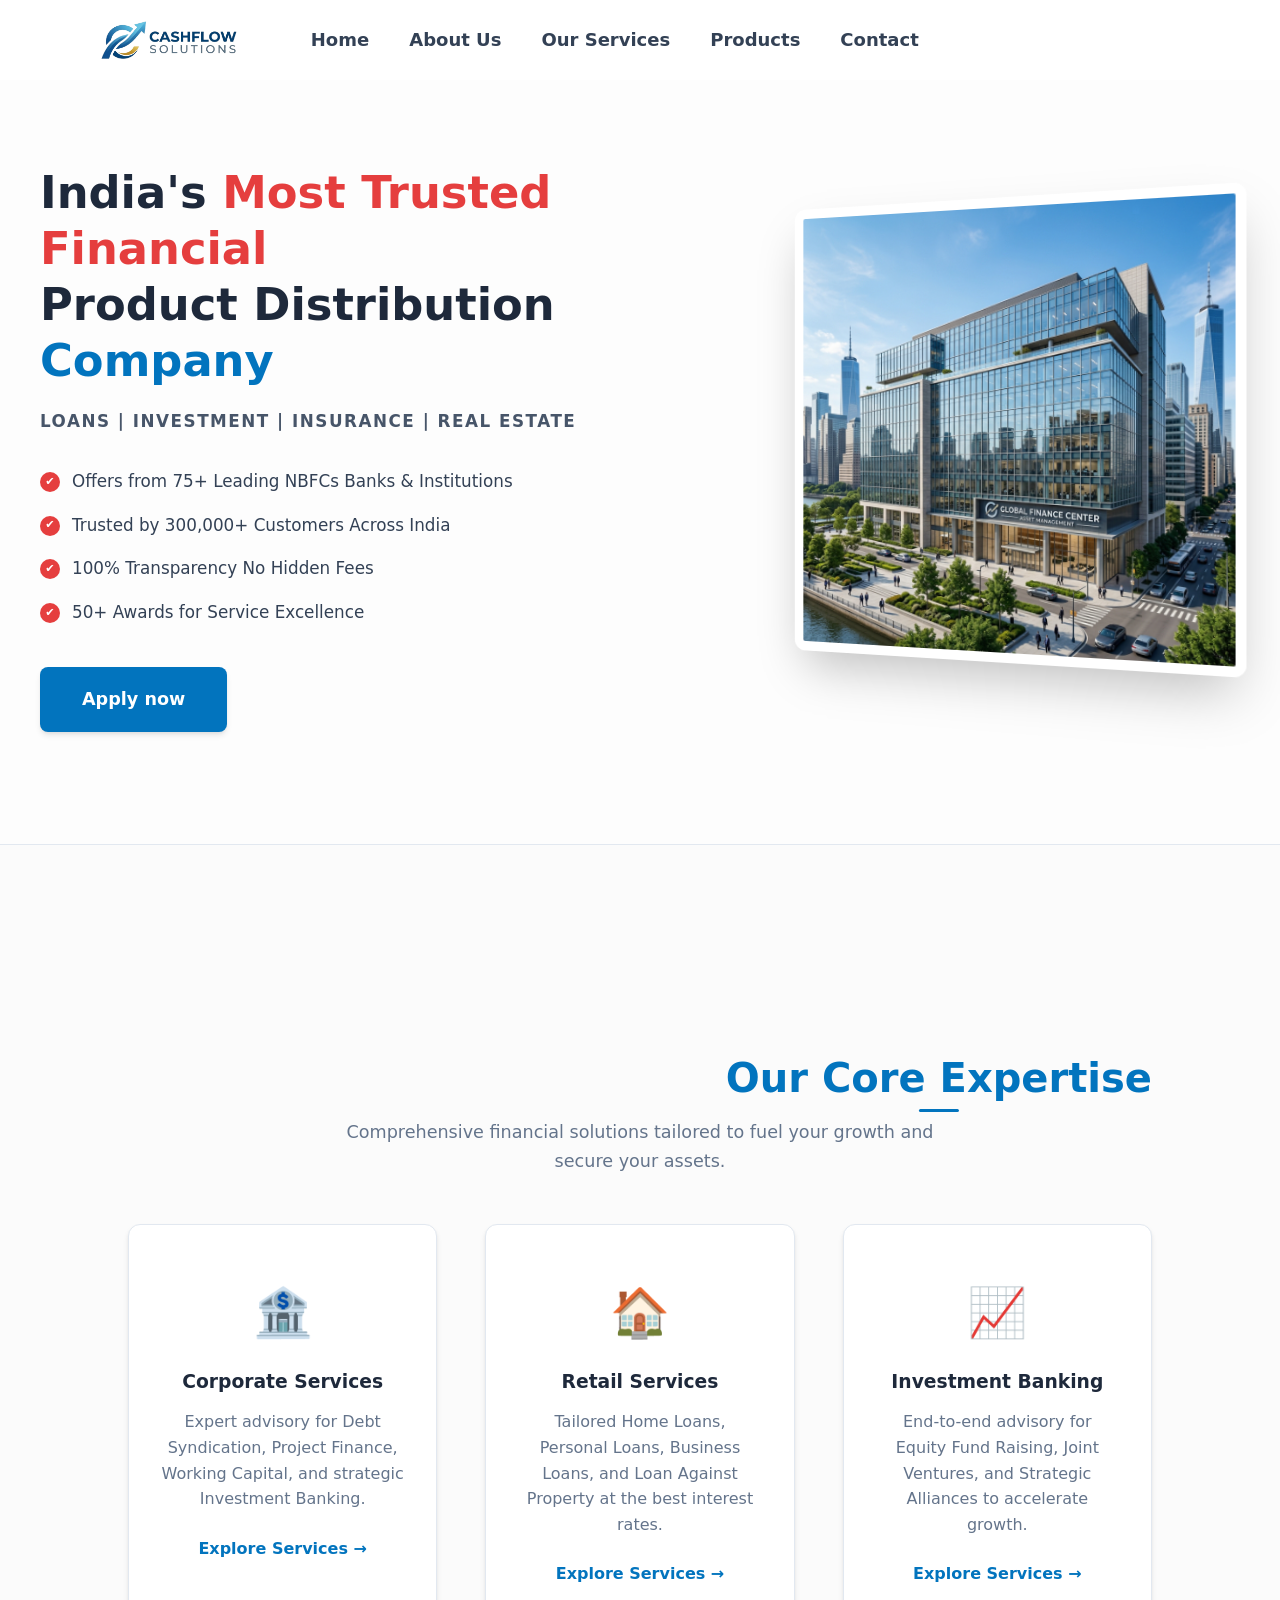
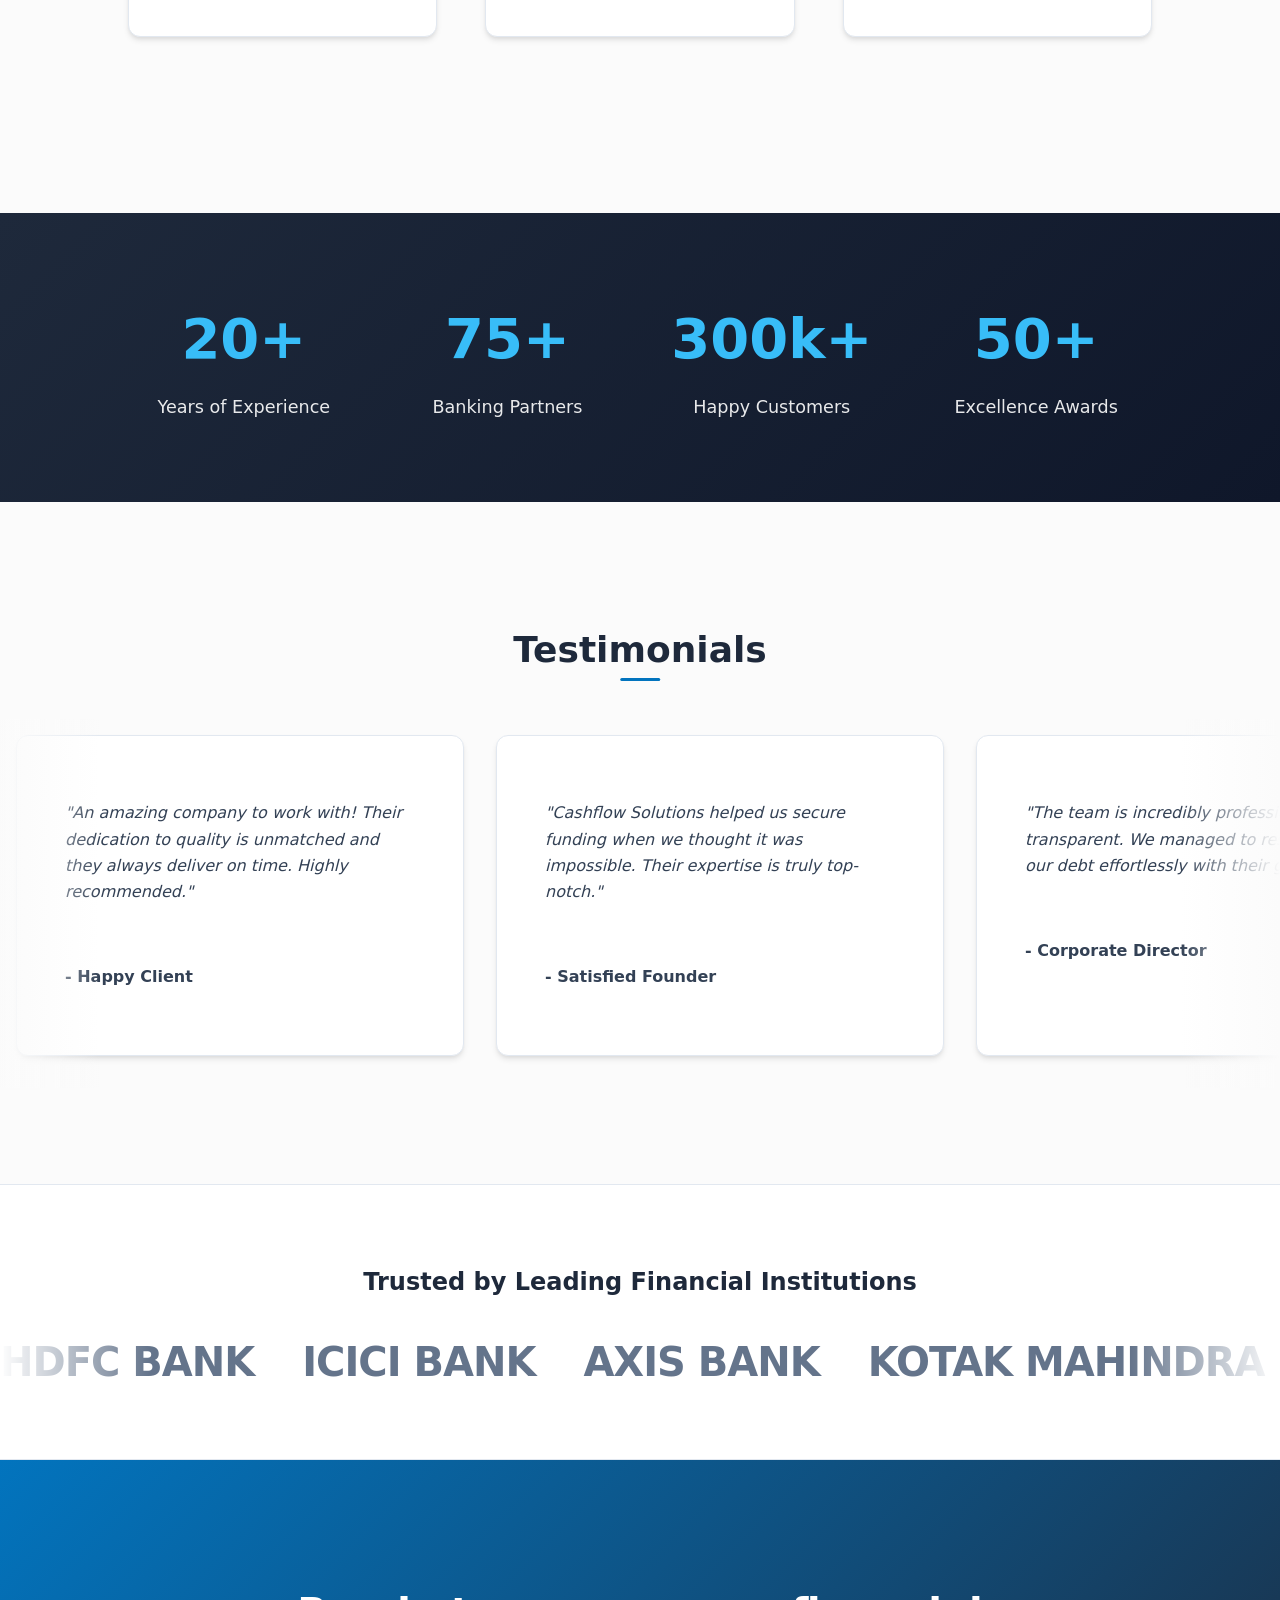
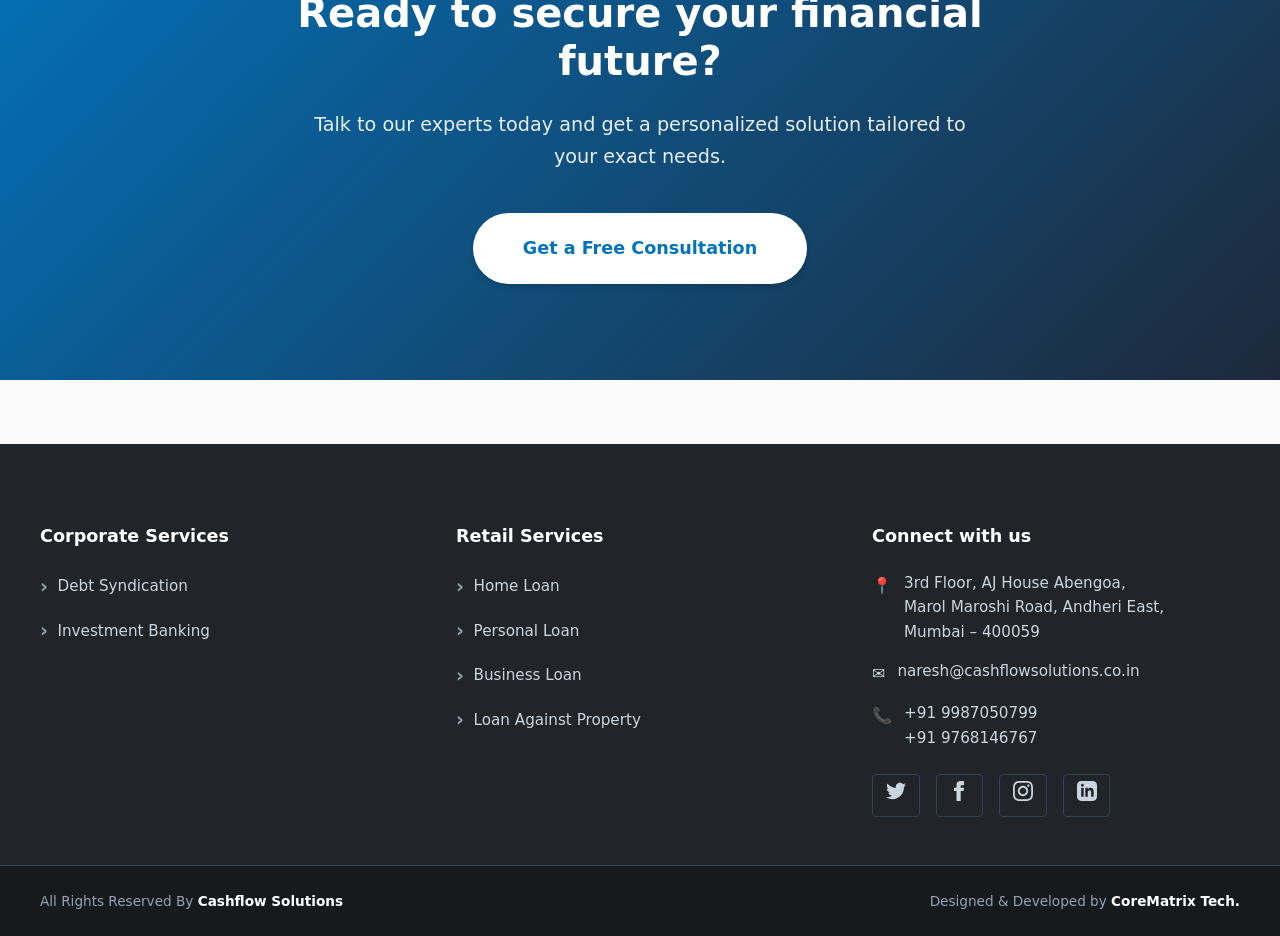
==== commit 65c1ee6f: "Remove GSAP ScrollTrigger from partner marquee - Stripped GSAP script imports from index.html - Remo" ====
--- a/index.html
+++ b/index.html
@@ -323,7 +323,7 @@
         <div class="footer-bottom">
             <div class="footer-bottom-container">
                 <div>All Rights Reserved By <strong>Cashflow Solutions</strong></div>
-                <div>Designed & Developed by <strong>CoreMatrix Tech Pvt Ltd</strong></div>
+                <div>Designed & Developed by <strong>CoreMatrix Tech.</strong></div>
             </div>
         </div>
     </footer>
--- a/assets/css/style.css
+++ b/assets/css/style.css
@@ -941,3 +941,139 @@
   100% { transform: translateX(calc(-50% - 1rem)); }
 }
 
+/* --- Home Page Enhancements --- */
+
+/* Core Expertise Cards */
+.service-card-modern {
+  background: white;
+  padding: 3rem 2rem;
+  border-radius: var(--border-radius-lg);
+  box-shadow: var(--shadow-md);
+  transition: all 0.3s ease;
+  text-align: center;
+  border: 1px solid var(--border-subtle);
+}
+.service-card-modern:hover {
+  transform: translateY(-10px);
+  box-shadow: var(--shadow-hover);
+  border-color: var(--primary-blue);
+}
+.service-card-modern .icon-wrapper {
+  transition: transform 0.3s ease;
+}
+.service-card-modern:hover .icon-wrapper {
+  transform: scale(1.1);
+}
+
+/* Trust Indicators */
+.trust-indicators .grid-4 {
+  display: grid;
+  grid-template-columns: repeat(4, 1fr);
+  gap: 2rem;
+}
+@media (max-width: 900px) {
+  .trust-indicators .grid-4 {
+    grid-template-columns: repeat(2, 1fr);
+  }
+}
+@media (max-width: 480px) {
+  .trust-indicators .grid-4 {
+    grid-template-columns: 1fr;
+  }
+}
+.trust-stat {
+  padding: 1rem;
+}
+
+/* Partner Marquee */
+.partner-marquee-section {
+  padding: 4rem 0;
+  background-color: white;
+  border-top: 1px solid var(--border-subtle);
+  border-bottom: 1px solid var(--border-subtle);
+  overflow: hidden;
+}
+.marquee-container {
+  width: 100%;
+  overflow: hidden;
+  position: relative;
+}
+.marquee-container::before, .marquee-container::after {
+  content: "";
+  position: absolute;
+  top: 0;
+  width: 150px;
+  height: 100%;
+  z-index: 2;
+  pointer-events: none;
+}
+.marquee-container::before {
+  left: 0;
+  background: linear-gradient(to right, white 0%, transparent 100%);
+}
+.marquee-container::after {
+  right: 0;
+  background: linear-gradient(to left, white 0%, transparent 100%);
+}
+.marquee-content {
+  display: flex;
+  width: max-content;
+  animation: scroll 20s linear infinite;
+  gap: 3rem;
+  align-items: center;
+}
+.partner-logo {
+  font-size: 2.5rem; /* Larger for ticker tape vibe */
+  font-weight: 800;
+  color: #64748b;
+  text-transform: uppercase;
+  letter-spacing: -1px;
+  white-space: nowrap;
+  transition: color 0.3s ease;
+}
+.partner-logo:hover {
+  color: var(--primary-blue);
+}
+.marquee-icon {
+  flex-shrink: 0;
+  width: 1.5em;
+  height: 1.5em;
+  color: var(--primary-blue);
+  opacity: 0.7;
+}
+
+/* Final CTA Banner */
+.final-cta {
+  background: linear-gradient(135deg, var(--primary-blue), var(--dark-slate));
+  color: white;
+  text-align: center;
+  padding: 6rem 2rem;
+}
+.final-cta .cta-content {
+  max-width: 700px;
+  margin: 0 auto;
+}
+.final-cta h2 {
+  font-size: 2.5rem;
+  margin-bottom: 1.5rem;
+  color: white;
+}
+.final-cta p {
+  font-size: 1.2rem;
+  margin-bottom: 2.5rem;
+  opacity: 0.9;
+}
+.cta-button {
+  background: white !important;
+  color: var(--primary-blue) !important;
+  font-weight: 700 !important;
+  padding: 1.2rem 3rem !important;
+  font-size: 1.1rem !important;
+  border-radius: 50px !important;
+  display: inline-block;
+}
+.cta-button:hover {
+  background: #f8fafc !important;
+  transform: translateY(-3px) !important;
+  box-shadow: 0 10px 20px rgba(0,0,0,0.2) !important;
+}
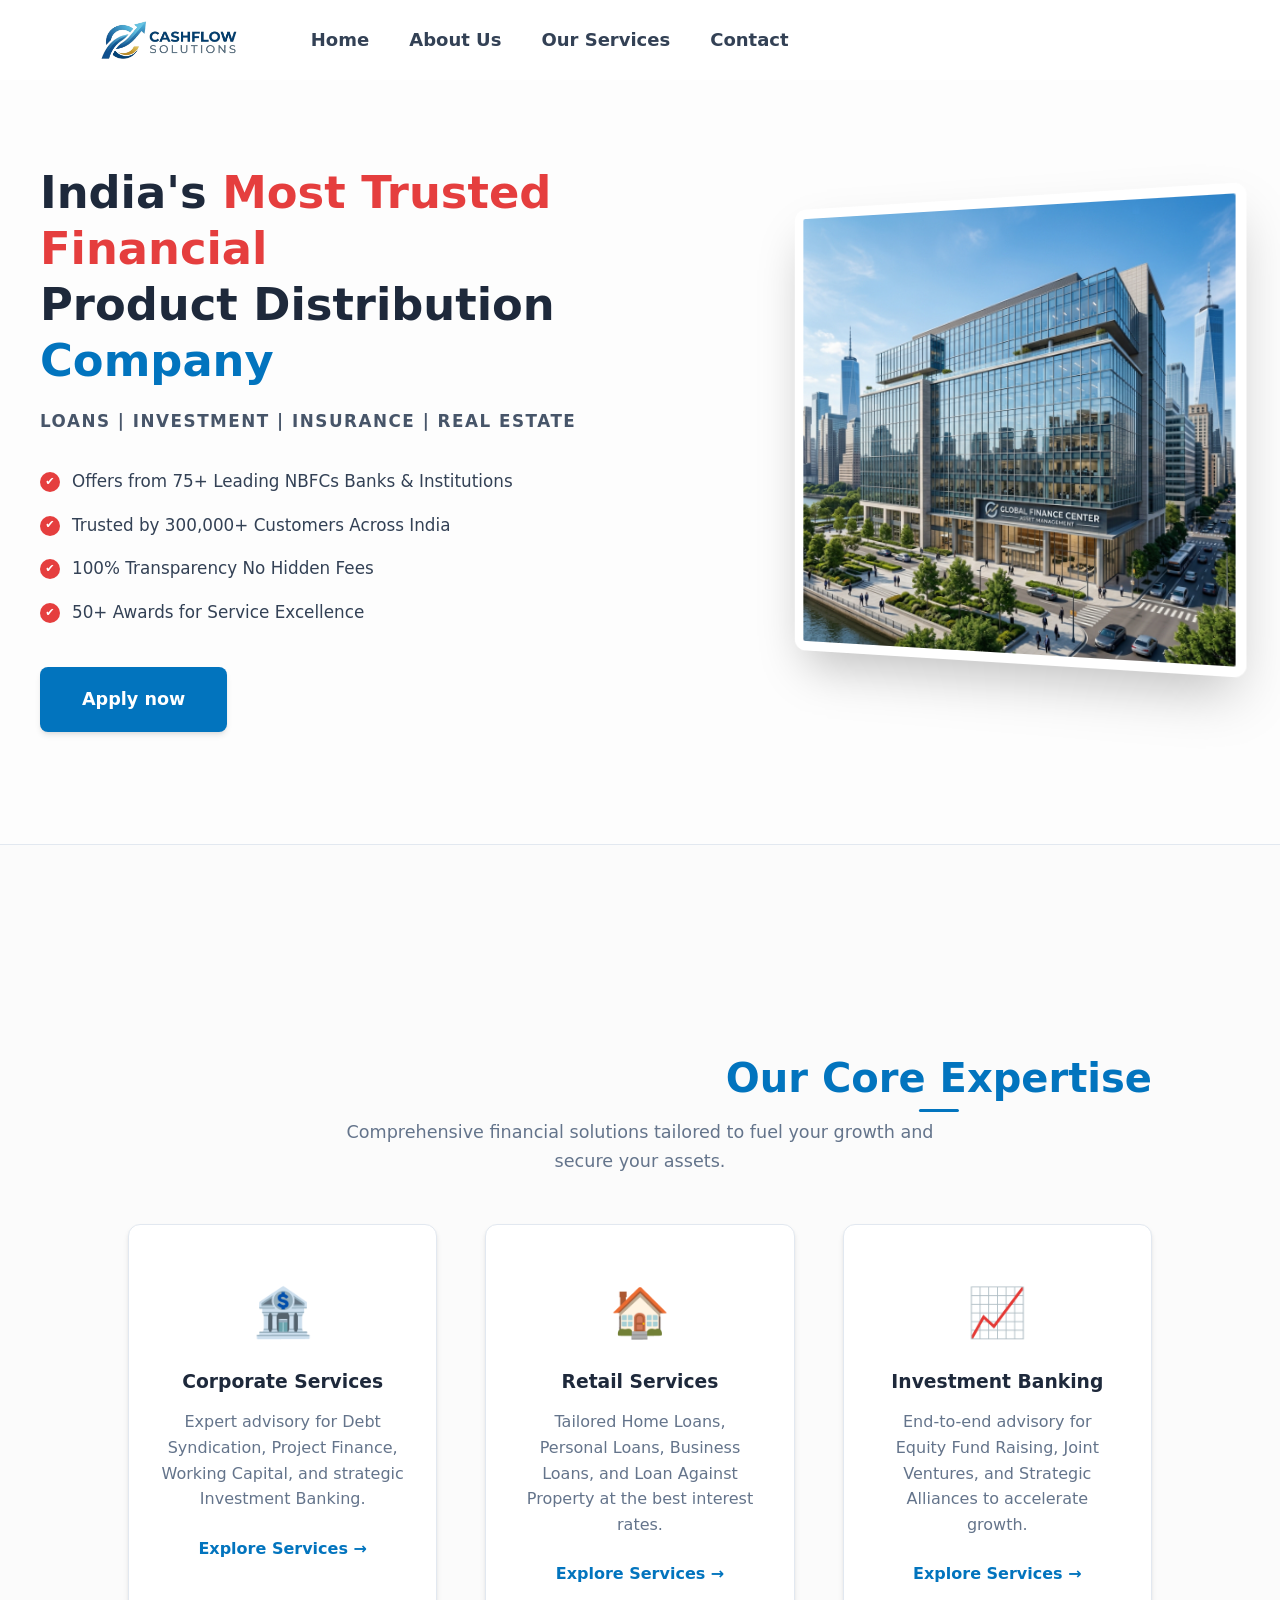
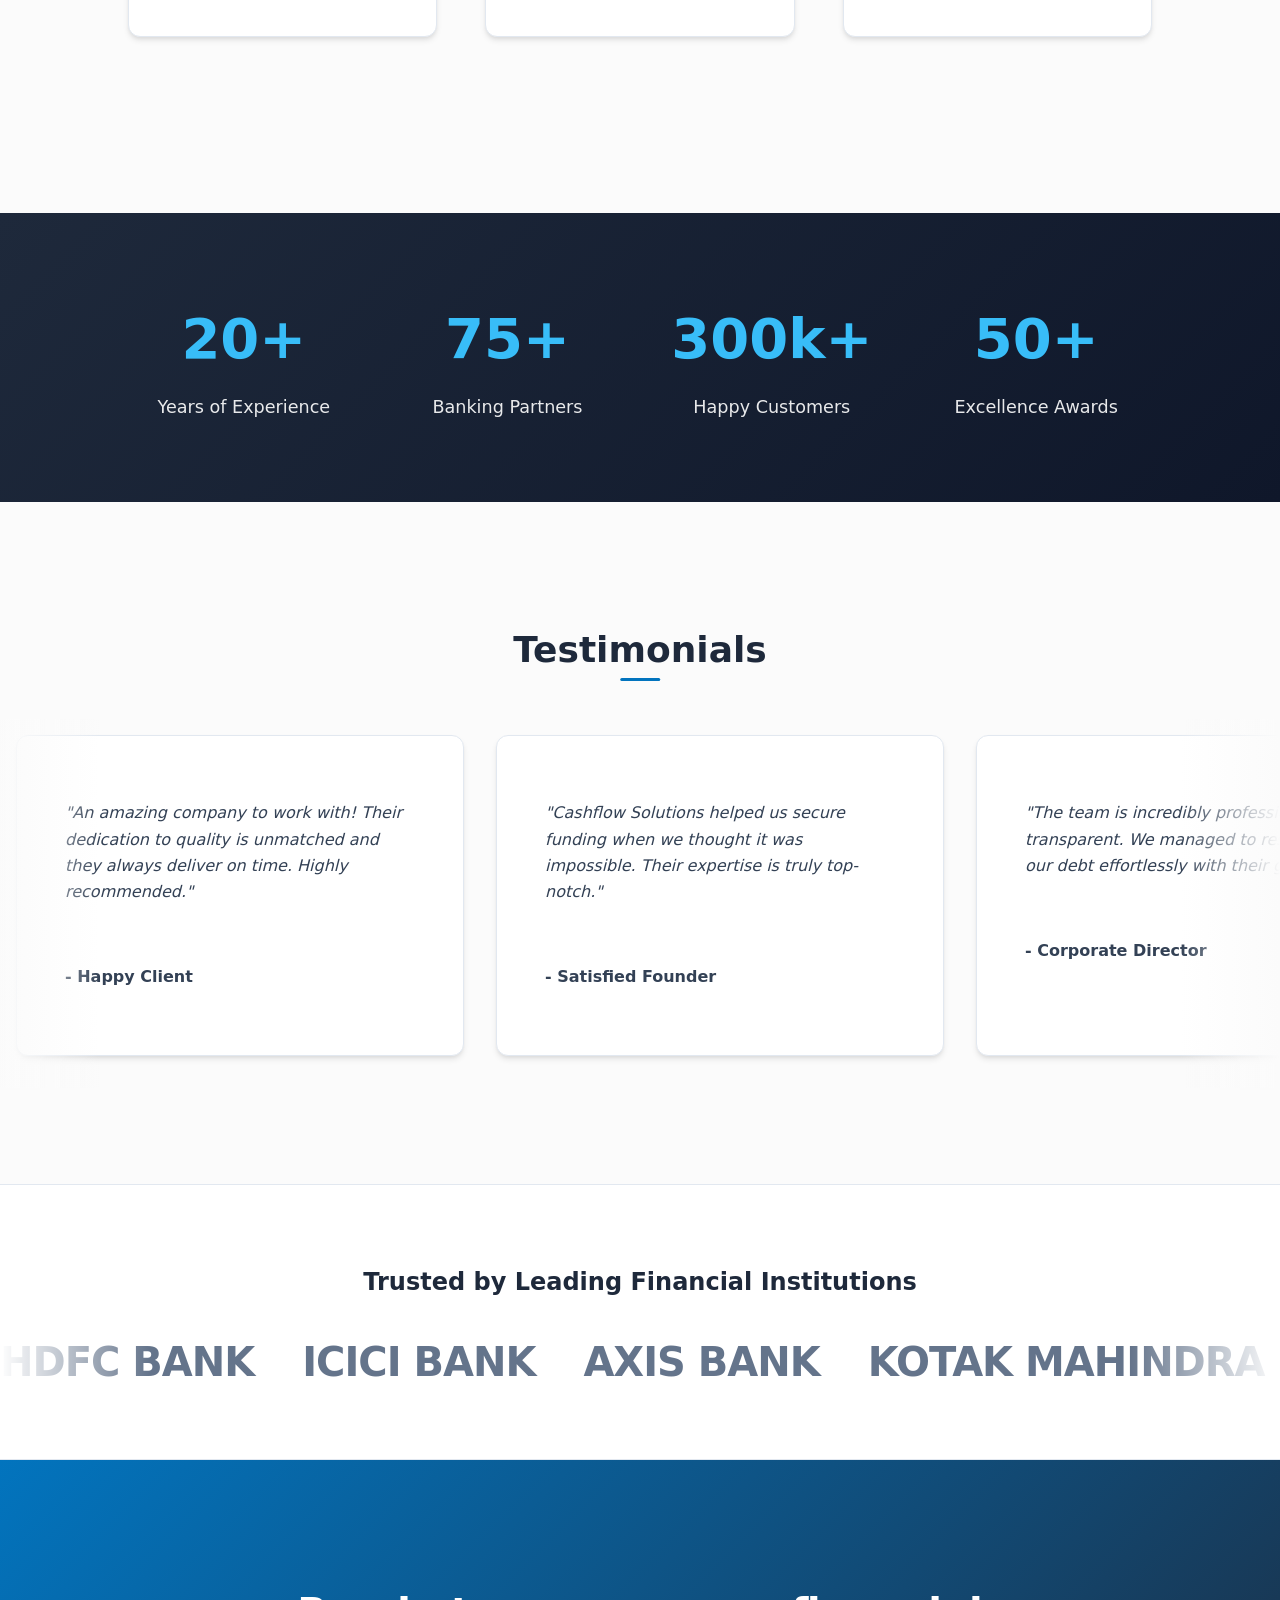
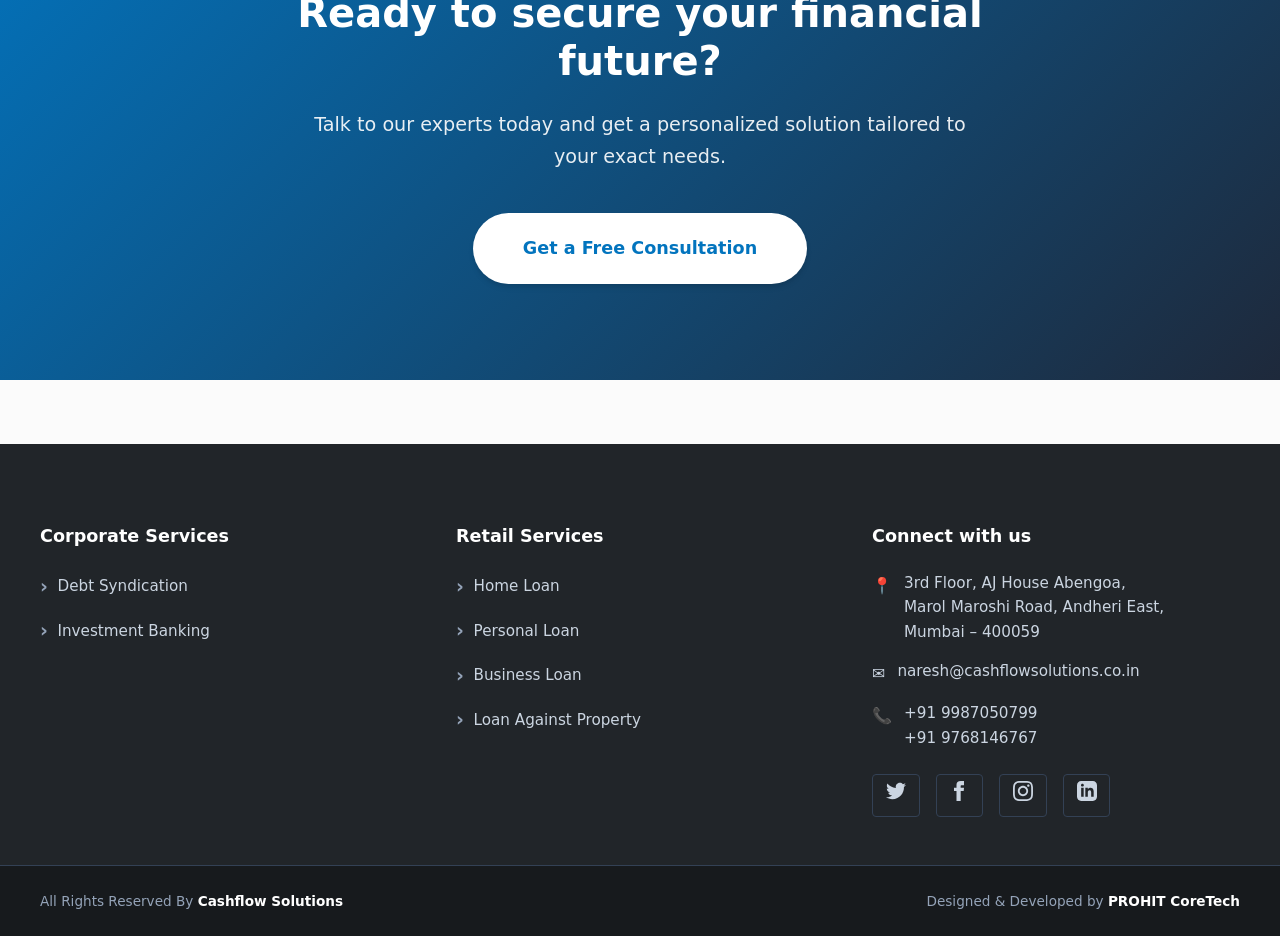
==== commit 45322aea: "feat: hide products page from navigation - Commented out the 'Products' link in the navigation menu " ====
--- a/index.html
+++ b/index.html
@@ -23,7 +23,7 @@
                     <a href="corporate-services.html">Corporate Services</a>
                 </div>
             </div>
-            <a href="products.html">Products</a>
+            <!-- <a href="products.html">Products</a> -->
             <a href="contact.html">Contact</a>
         </nav>
     </header>
@@ -45,7 +45,7 @@
                                 <li><span class="check-icon">✔</span> 50+ Awards for Service Excellence</li>
                             </ul>
                             
-                            <a href="products.html" class="button hero-btn">Apply now</a>
+                            <a href="contact.html" class="button hero-btn">Apply now</a>
                         </div>
                         <div class="hero-image-side animate-fade-in" style="animation-delay: 0.3s;">
                             <img src="assets/images/building_banner.png" alt="Office Building" class="building-img">
@@ -67,7 +67,7 @@
                                 <li><span class="check-icon">✔</span> 50+ Awards for Service Excellence</li>
                             </ul>
                             
-                            <a href="products.html" class="button hero-btn">Apply now</a>
+                            <a href="contact.html" class="button hero-btn">Apply now</a>
                         </div>
                         <div class="hero-image-side">
                             <img src="assets/images/modern_office_interior.png" alt="Office Interior" class="building-img">
@@ -89,7 +89,7 @@
                                 <li><span class="check-icon">✔</span> 50+ Awards for Service Excellence</li>
                             </ul>
                             
-                            <a href="products.html" class="button hero-btn">Apply now</a>
+                            <a href="contact.html" class="button hero-btn">Apply now</a>
                         </div>
                         <div class="hero-image-side">
                             <img src="assets/images/building_banner.png" alt="Office Building" class="building-img">
@@ -323,7 +323,7 @@
         <div class="footer-bottom">
             <div class="footer-bottom-container">
                 <div>All Rights Reserved By <strong>Cashflow Solutions</strong></div>
-                <div>Designed & Developed by <strong>CoreMatrix Tech.</strong></div>
+                <div>Designed & Developed by <strong>PROHIT CoreTech</strong></div>
             </div>
         </div>
     </footer>
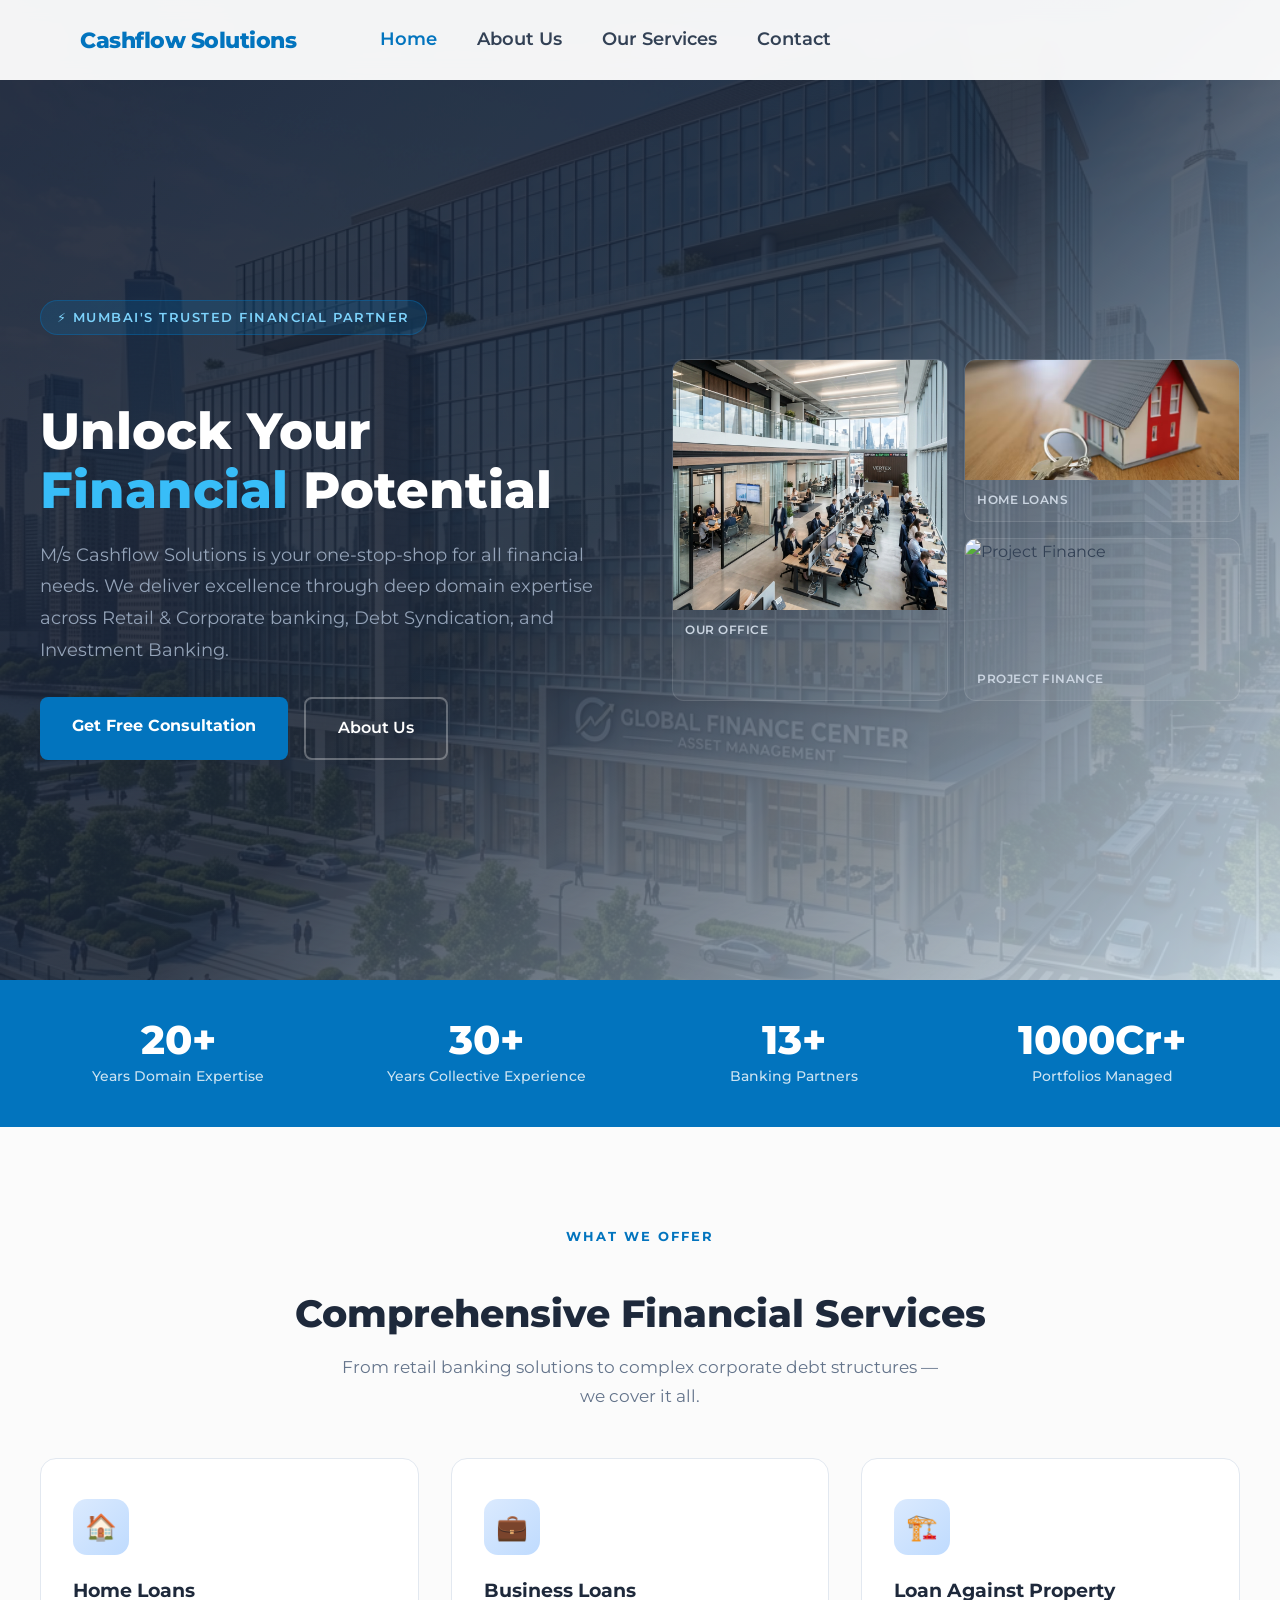
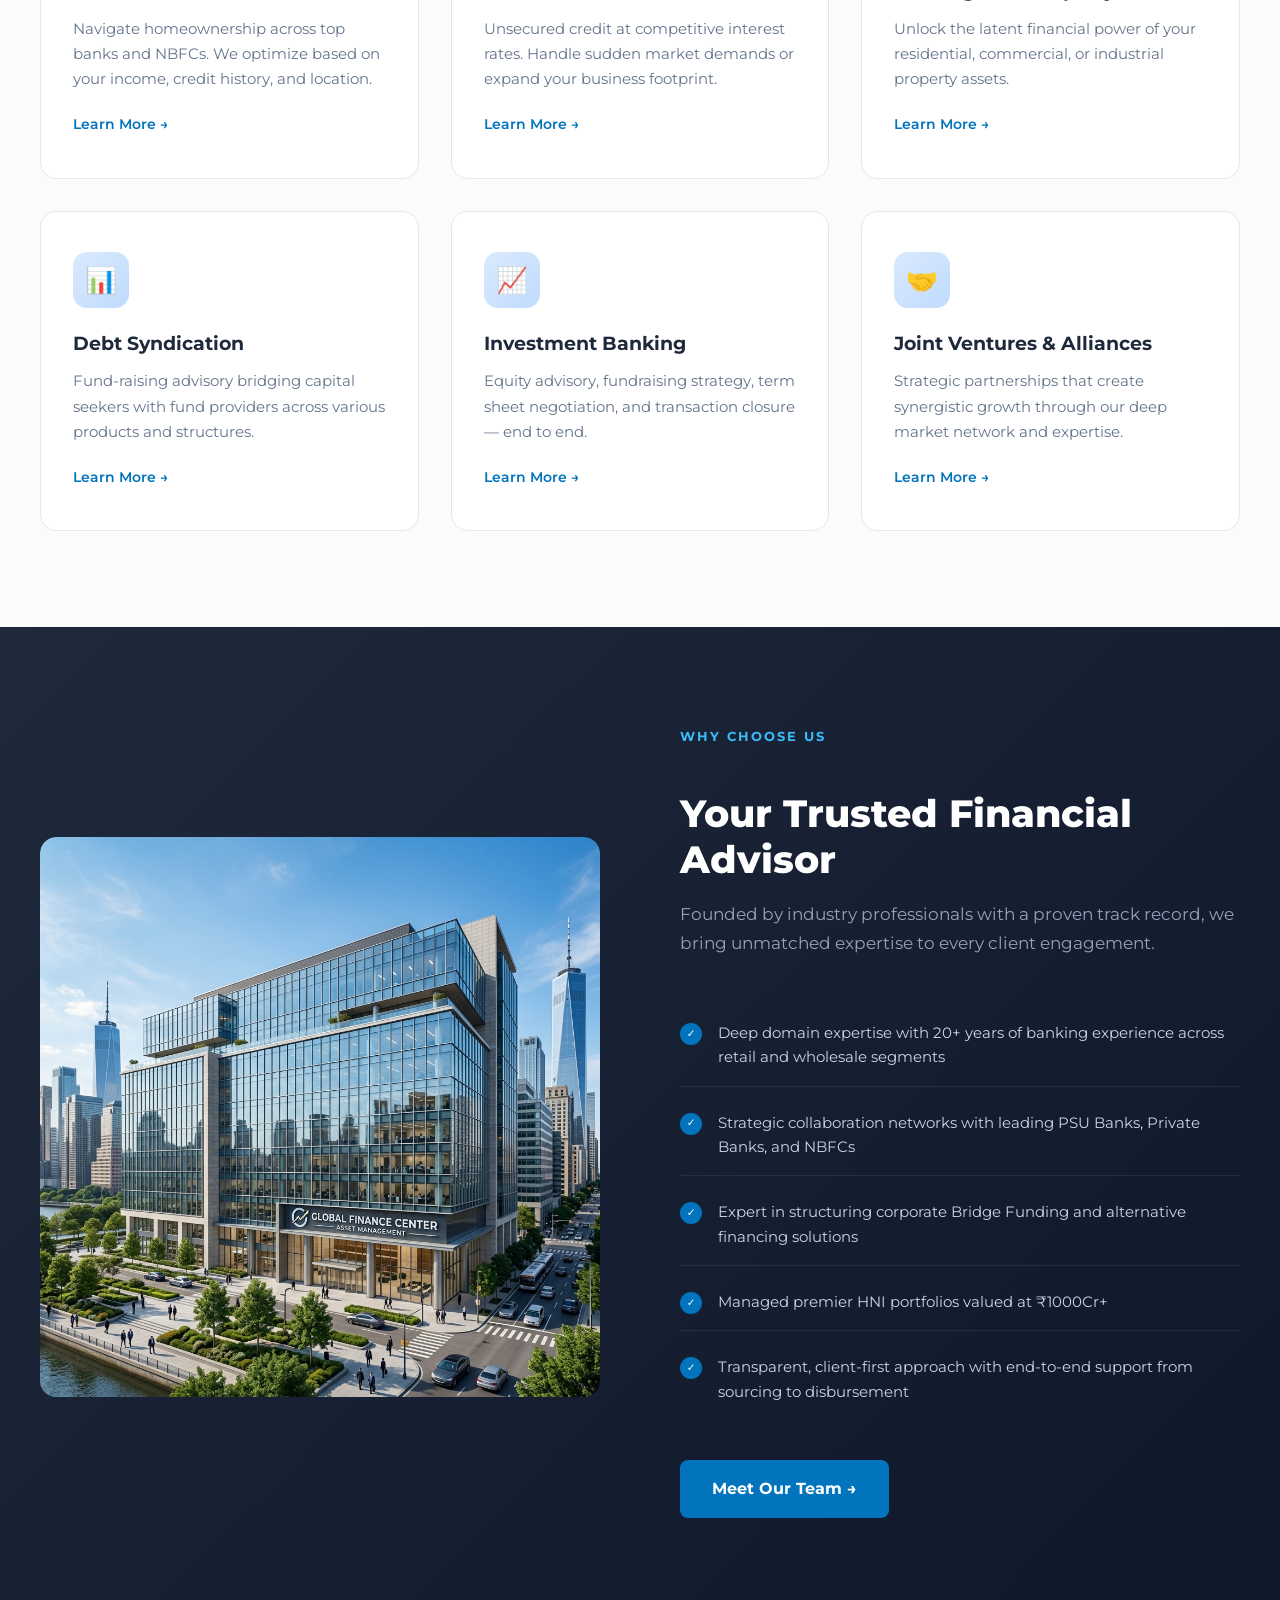
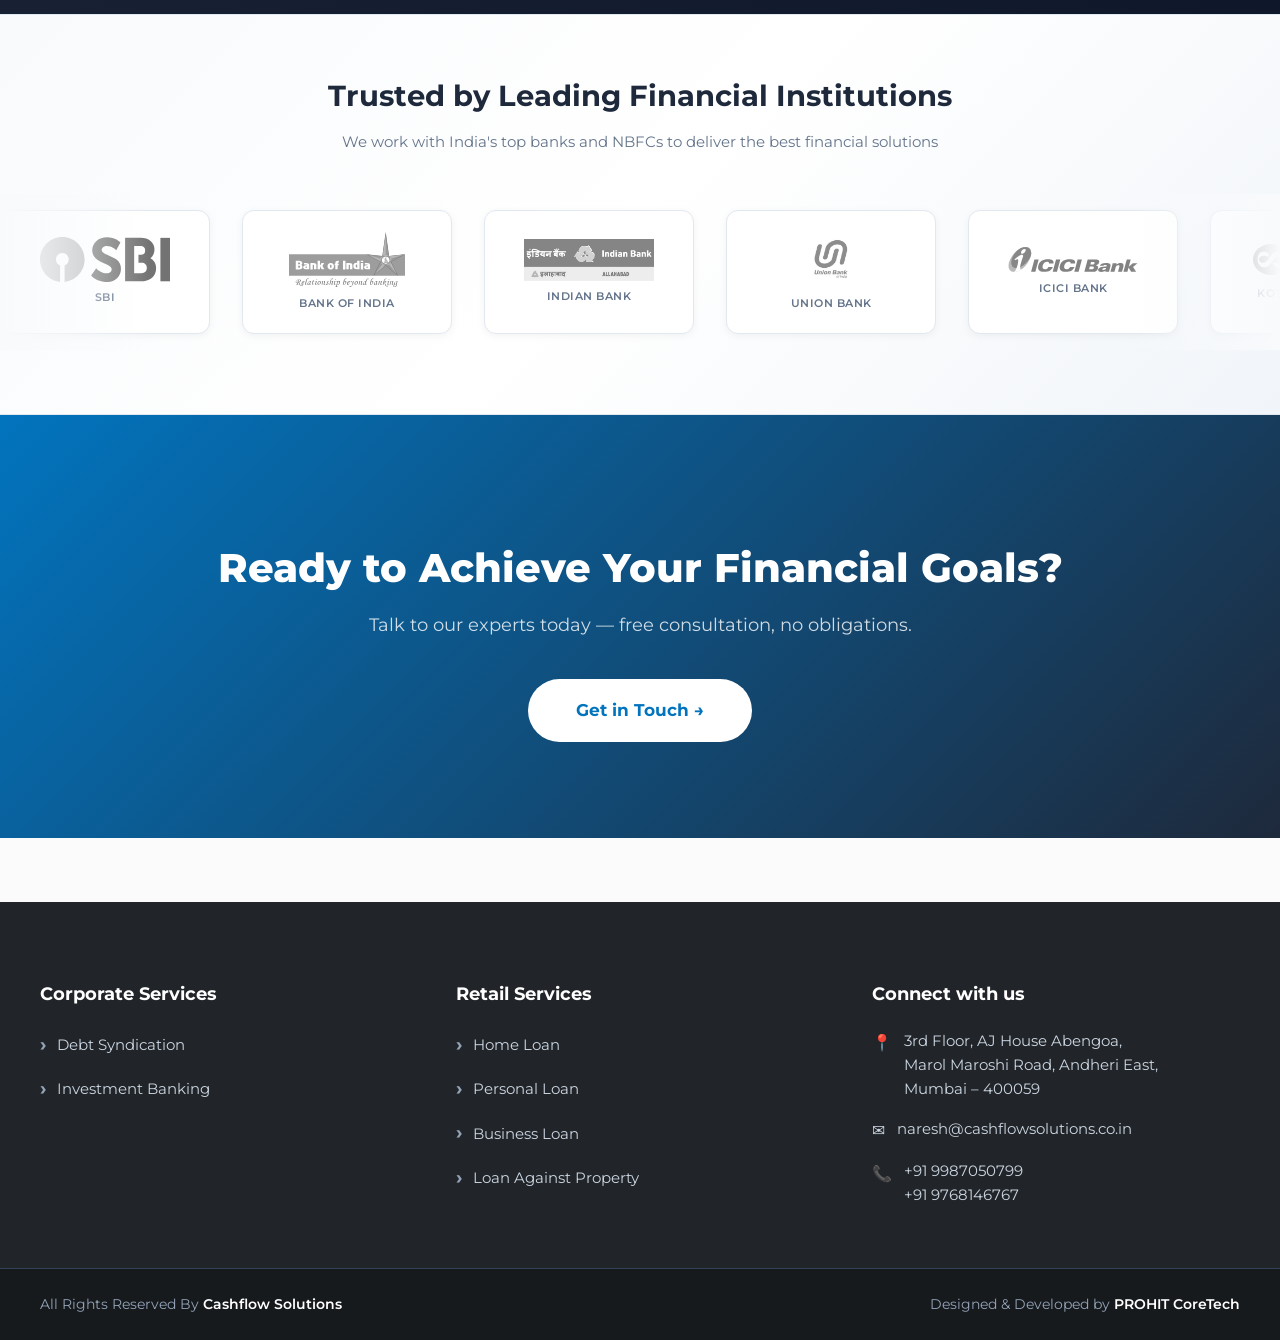
==== commit 2ccbd961: "feat: restore home page (index.html) with hero, services, and bank logo marquee" ====
--- a/index.html
+++ b/index.html
@@ -3,18 +3,286 @@
 <head>
     <meta charset="UTF-8">
     <meta name="viewport" content="width=device-width, initial-scale=1.0">
-    <meta name="description" content="Welcome to Cashflow Solutions. We provide expert financial and consulting services tailored to your business needs.">
-    <meta http-equiv="Content-Security-Policy" content="default-src 'self'; style-src 'self' 'unsafe-inline' https://fonts.googleapis.com; font-src 'self' https://fonts.gstatic.com; img-src 'self' data:; script-src 'self';">
-    <title>Cashflow Solutions - Home</title>
-    <link href="https://fonts.googleapis.com/css2?family=Inter:wght@400;500;600;700&display=swap" rel="stylesheet">
+    <meta name="description" content="Cashflow Solutions – Your trusted financial partner for home loans, business loans, debt syndication, and investment banking in Mumbai, India.">
+    <meta name="keywords" content="home loan, business loan, debt syndication, investment banking, NBFC, Mumbai, financial solutions">
+    <title>Cashflow Solutions – Your Financial Partner</title>
+    <link href="https://fonts.googleapis.com/css2?family=Montserrat:wght@300;400;500;600;700;800&display=swap" rel="stylesheet">
     <link rel="stylesheet" href="assets/css/style.css">
-    <link rel="icon" type="image/png" href="assets/images/website_icon.png">
+    <style>
+        /* ── Hero ── */
+        .home-hero {
+            min-height: 100vh;
+            background: linear-gradient(135deg, #0f172a 0%, #1e293b 50%, #0274be22 100%);
+            display: flex;
+            align-items: center;
+            position: relative;
+            overflow: hidden;
+            padding-top: 80px;
+        }
+        .home-hero::before {
+            content: '';
+            position: absolute;
+            inset: 0;
+            background: url('assets/images/building_banner.png') center/cover no-repeat;
+            opacity: 0.12;
+        }
+        .home-hero-inner {
+            position: relative;
+            z-index: 1;
+            max-width: 1200px;
+            margin: 0 auto;
+            padding: 4rem 2rem;
+            display: grid;
+            grid-template-columns: 1fr 1fr;
+            gap: 4rem;
+            align-items: center;
+        }
+        @media (max-width: 768px) {
+            .home-hero-inner { grid-template-columns: 1fr; text-align: center; }
+            .hero-badge { justify-content: center; }
+            .hero-cta-row { justify-content: center; }
+        }
+        .hero-badge {
+            display: inline-flex;
+            align-items: center;
+            gap: 8px;
+            background: rgba(2,116,190,0.2);
+            border: 1px solid rgba(2,116,190,0.4);
+            color: #7dd3fc;
+            padding: 6px 16px;
+            border-radius: 50px;
+            font-size: 0.8rem;
+            font-weight: 600;
+            letter-spacing: 1.5px;
+            text-transform: uppercase;
+            margin-bottom: 1.5rem;
+        }
+        .hero-h1 {
+            font-size: 3.2rem;
+            font-weight: 800;
+            color: #ffffff;
+            line-height: 1.15;
+            margin-bottom: 1.2rem;
+        }
+        .hero-h1 span { color: #38bdf8; }
+        .hero-desc {
+            font-size: 1.1rem;
+            color: #94a3b8;
+            line-height: 1.8;
+            margin-bottom: 2rem;
+        }
+        .hero-cta-row {
+            display: flex;
+            gap: 1rem;
+            flex-wrap: wrap;
+        }
+        .btn-primary {
+            background: #0274be;
+            color: #fff;
+            padding: 1rem 2rem;
+            border-radius: 8px;
+            font-weight: 700;
+            text-decoration: none;
+            font-size: 1rem;
+            transition: all 0.3s ease;
+            display: inline-block;
+        }
+        .btn-primary:hover { background: #025a94; transform: translateY(-2px); color: #fff; }
+        .btn-outline {
+            background: transparent;
+            color: #fff;
+            border: 2px solid rgba(255,255,255,0.3);
+            padding: 1rem 2rem;
+            border-radius: 8px;
+            font-weight: 600;
+            text-decoration: none;
+            font-size: 1rem;
+            transition: all 0.3s ease;
+            display: inline-block;
+        }
+        .btn-outline:hover { border-color: #38bdf8; color: #38bdf8; transform: translateY(-2px); }
+        /* Hero image side */
+        .hero-img-grid {
+            display: grid;
+            grid-template-columns: 1fr 1fr;
+            gap: 1rem;
+        }
+        .hero-img-card {
+            background: rgba(255,255,255,0.05);
+            border: 1px solid rgba(255,255,255,0.1);
+            border-radius: 12px;
+            overflow: hidden;
+            transition: transform 0.3s ease;
+        }
+        .hero-img-card:hover { transform: translateY(-4px); }
+        .hero-img-card img { width: 100%; height: 120px; object-fit: cover; display: block; }
+        .hero-img-label {
+            padding: 10px 12px;
+            font-size: 0.78rem;
+            font-weight: 600;
+            color: #cbd5e1;
+            text-transform: uppercase;
+            letter-spacing: 0.5px;
+        }
+        .hero-img-card.tall img { height: 250px; }
+        @media (max-width: 768px) { .hero-img-grid { display: none; } }
+
+        /* ── Stats Strip ── */
+        .stats-strip {
+            background: #0274be;
+            padding: 2.5rem 2rem;
+        }
+        .stats-inner {
+            max-width: 1200px;
+            margin: 0 auto;
+            display: grid;
+            grid-template-columns: repeat(4, 1fr);
+            gap: 2rem;
+            text-align: center;
+        }
+        @media (max-width: 768px) { .stats-inner { grid-template-columns: repeat(2, 1fr); } }
+        .stat-num { font-size: 2.5rem; font-weight: 800; color: #fff; line-height: 1; }
+        .stat-label { font-size: 0.85rem; color: rgba(255,255,255,0.8); margin-top: 0.3rem; font-weight: 500; }
+
+        /* ── Services ── */
+        .services-section {
+            padding: 6rem 2rem;
+            max-width: 1200px;
+            margin: 0 auto;
+        }
+        .section-tag {
+            display: inline-block;
+            color: #0274be;
+            font-size: 0.8rem;
+            font-weight: 700;
+            letter-spacing: 2px;
+            text-transform: uppercase;
+            margin-bottom: 0.75rem;
+        }
+        .section-title {
+            font-size: 2.4rem;
+            font-weight: 800;
+            color: #1e293b;
+            margin-bottom: 1rem;
+            line-height: 1.2;
+        }
+        .section-sub {
+            color: #64748b;
+            font-size: 1.05rem;
+            max-width: 600px;
+            margin-bottom: 3rem;
+            line-height: 1.7;
+        }
+        .services-grid {
+            display: grid;
+            grid-template-columns: repeat(3, 1fr);
+            gap: 2rem;
+        }
+        @media (max-width: 900px) { .services-grid { grid-template-columns: repeat(2, 1fr); } }
+        @media (max-width: 600px) { .services-grid { grid-template-columns: 1fr; } }
+        .svc-card {
+            background: #fff;
+            border: 1px solid #e2e8f0;
+            border-radius: 16px;
+            padding: 2.5rem 2rem;
+            transition: all 0.3s ease;
+            position: relative;
+            overflow: hidden;
+        }
+        .svc-card::before {
+            content: '';
+            position: absolute;
+            top: 0; left: 0; right: 0;
+            height: 4px;
+            background: linear-gradient(90deg, #0274be, #38bdf8);
+            transform: scaleX(0);
+            transition: transform 0.3s ease;
+        }
+        .svc-card:hover { transform: translateY(-8px); box-shadow: 0 20px 40px rgba(2,116,190,0.12); }
+        .svc-card:hover::before { transform: scaleX(1); }
+        .svc-icon {
+            width: 56px; height: 56px;
+            background: linear-gradient(135deg, #dbeafe, #bfdbfe);
+            border-radius: 14px;
+            display: flex; align-items: center; justify-content: center;
+            font-size: 1.6rem;
+            margin-bottom: 1.5rem;
+        }
+        .svc-card h3 { font-size: 1.2rem; color: #1e293b; margin-bottom: 0.75rem; font-weight: 700; }
+        .svc-card p { color: #64748b; font-size: 0.92rem; line-height: 1.7; margin-bottom: 1.2rem; }
+        .svc-link { color: #0274be; font-weight: 600; font-size: 0.9rem; text-decoration: none; }
+        .svc-link:hover { color: #025a94; }
+
+        /* ── Why Choose ── */
+        .why-section {
+            background: linear-gradient(135deg, #1e293b 0%, #0f172a 100%);
+            padding: 6rem 2rem;
+        }
+        .why-inner {
+            max-width: 1200px;
+            margin: 0 auto;
+            display: grid;
+            grid-template-columns: 1fr 1fr;
+            gap: 5rem;
+            align-items: center;
+        }
+        @media (max-width: 768px) { .why-inner { grid-template-columns: 1fr; } }
+        .why-img { border-radius: 16px; overflow: hidden; }
+        .why-img img { width: 100%; border-radius: 16px; }
+        .why-text .section-title { color: #fff; }
+        .why-text .section-sub { color: #94a3b8; }
+        .why-list { list-style: none; padding: 0; margin: 0; }
+        .why-list li {
+            display: flex; align-items: flex-start; gap: 1rem;
+            padding: 1rem 0;
+            border-bottom: 1px solid rgba(255,255,255,0.07);
+            color: #cbd5e1;
+            font-size: 0.95rem;
+            line-height: 1.6;
+        }
+        .why-list li:last-child { border-bottom: none; }
+        .why-check {
+            width: 22px; height: 22px; min-width: 22px;
+            background: #0274be;
+            border-radius: 50%;
+            display: flex; align-items: center; justify-content: center;
+            font-size: 0.65rem;
+            color: #fff;
+            font-weight: bold;
+            margin-top: 2px;
+        }
+
+        /* ── CTA ── */
+        .cta-section {
+            background: linear-gradient(135deg, #0274be, #1e293b);
+            padding: 6rem 2rem;
+            text-align: center;
+        }
+        .cta-section h2 { font-size: 2.5rem; color: #fff; margin-bottom: 1rem; font-weight: 800; }
+        .cta-section p { color: rgba(255,255,255,0.8); font-size: 1.1rem; margin-bottom: 2.5rem; }
+        .btn-white {
+            background: #fff;
+            color: #0274be;
+            padding: 1.1rem 3rem;
+            border-radius: 50px;
+            font-weight: 700;
+            font-size: 1.05rem;
+            text-decoration: none;
+            display: inline-block;
+            transition: all 0.3s ease;
+        }
+        .btn-white:hover { transform: translateY(-3px); box-shadow: 0 12px 24px rgba(0,0,0,0.2); color: #0274be; }
+    </style>
 </head>
 <body>
+
+    <!-- Header -->
     <header class="animate-fade-in">
-        <a href="index.html" class="logo"><img src="assets/images/cashflow_solutions_logo.png" alt="Cashflow Solutions"></a>
+        <a href="index.html" class="logo" style="font-size:1.4rem; font-weight:800; color:#0274be; text-decoration:none; white-space:nowrap;">
+            Cashflow Solutions
+        </a>
         <nav>
-            <a href="index.html">Home</a>
+            <a href="index.html" style="color:#0274be;">Home</a>
             <a href="about.html">About Us</a>
             <div class="dropdown">
                 <a href="#" class="dropbtn">Our Services</a>
@@ -23,250 +291,179 @@
                     <a href="corporate-services.html">Corporate Services</a>
                 </div>
             </div>
-            <!-- <a href="products.html">Products</a> -->
             <a href="contact.html">Contact</a>
         </nav>
     </header>
 
-    <main style="padding: 0; max-width: 100%;">
-        <section class="hero-complex">
-            <div class="hero-slider-track">
-                <!-- Slide 1 -->
-                <div class="hero-slide">
-                    <div class="hero-content">
-                        <div class="hero-text-side animate-slide-up">
-                            <h1 class="hero-heading">India's <span style="color: #e53e3e;">Most Trusted Financial</span><br>Product Distribution <span style="color: #0274be;">Company</span></h1>
-                            <p class="hero-sub">Loans | Investment | Insurance | Real Estate</p>
-                            
-                            <ul class="hero-features">
-                                <li><span class="check-icon">✔</span> Offers from 75+ Leading NBFCs Banks & Institutions</li>
-                                <li><span class="check-icon">✔</span> Trusted by 300,000+ Customers Across India</li>
-                                <li><span class="check-icon">✔</span> 100% Transparency No Hidden Fees</li>
-                                <li><span class="check-icon">✔</span> 50+ Awards for Service Excellence</li>
-                            </ul>
-                            
-                            <a href="contact.html" class="button hero-btn">Apply now</a>
-                        </div>
-                        <div class="hero-image-side animate-fade-in" style="animation-delay: 0.3s;">
-                            <img src="assets/images/building_banner.png" alt="Office Building" class="building-img">
-                        </div>
-                    </div>
+    <!-- Hero -->
+    <section class="home-hero">
+        <div class="home-hero-inner">
+            <div class="hero-text">
+                <div class="hero-badge">⚡ Mumbai's Trusted Financial Partner</div>
+                <h1 class="hero-h1">Unlock Your <span>Financial</span> Potential</h1>
+                <p class="hero-desc">M/s Cashflow Solutions is your one-stop-shop for all financial needs. We deliver excellence through deep domain expertise across Retail &amp; Corporate banking, Debt Syndication, and Investment Banking.</p>
+                <div class="hero-cta-row">
+                    <a href="contact.html" class="btn-primary">Get Free Consultation</a>
+                    <a href="about.html" class="btn-outline">About Us</a>
                 </div>
-                
-                <!-- Slide 2 -->
-                <div class="hero-slide">
-                    <div class="hero-content">
-                        <div class="hero-text-side">
-                            <h1 class="hero-heading">India's <span style="color: #e53e3e;">Most Trusted Financial</span><br>Product Distribution <span style="color: #0274be;">Company</span></h1>
-                            <p class="hero-sub">Loans | Investment | Insurance | Real Estate</p>
-                            
-                            <ul class="hero-features">
-                                <li><span class="check-icon">✔</span> Offers from 75+ Leading NBFCs Banks & Institutions</li>
-                                <li><span class="check-icon">✔</span> Trusted by 300,000+ Customers Across India</li>
-                                <li><span class="check-icon">✔</span> 100% Transparency No Hidden Fees</li>
-                                <li><span class="check-icon">✔</span> 50+ Awards for Service Excellence</li>
-                            </ul>
-                            
-                            <a href="contact.html" class="button hero-btn">Apply now</a>
-                        </div>
-                        <div class="hero-image-side">
-                            <img src="assets/images/modern_office_interior.png" alt="Office Interior" class="building-img">
-                        </div>
-                    </div>
+            </div>
+            <div class="hero-img-grid">
+                <div class="hero-img-card tall" style="grid-row: span 2;">
+                    <img src="assets/images/modern_office_interior.png" alt="Office">
+                    <div class="hero-img-label">Our Office</div>
                 </div>
-                
-                <!-- Slide 3 (Clone of Slide 1 for infinite loop) -->
-                <div class="hero-slide">
-                    <div class="hero-content">
-                        <div class="hero-text-side">
-                            <h1 class="hero-heading">India's <span style="color: #e53e3e;">Most Trusted Financial</span><br>Product Distribution <span style="color: #0274be;">Company</span></h1>
-                            <p class="hero-sub">Loans | Investment | Insurance | Real Estate</p>
-                            
-                            <ul class="hero-features">
-                                <li><span class="check-icon">✔</span> Offers from 75+ Leading NBFCs Banks & Institutions</li>
-                                <li><span class="check-icon">✔</span> Trusted by 300,000+ Customers Across India</li>
-                                <li><span class="check-icon">✔</span> 100% Transparency No Hidden Fees</li>
-                                <li><span class="check-icon">✔</span> 50+ Awards for Service Excellence</li>
-                            </ul>
-                            
-                            <a href="contact.html" class="button hero-btn">Apply now</a>
-                        </div>
-                        <div class="hero-image-side">
-                            <img src="assets/images/building_banner.png" alt="Office Building" class="building-img">
-                        </div>
-                    </div>
+                <div class="hero-img-card">
+                    <img src="assets/images/home_loan.avif" alt="Home Loan">
+                    <div class="hero-img-label">Home Loans</div>
                 </div>
-            </div>
-
-            <!-- The animated red banner ticker at the bottom of the hero -->
-            <!-- 
-            <div class="ticker-banner">
-                <div class="ticker-content">
-                    <span>- OFFERS FROM 25+ LEADING BANKS & INSTITUTIONS - 3,00,000+ CUSTOMERS ACROSS INDIA - 100% TRANSPARENCY -</span>
-                    <span>- OFFERS FROM 25+ LEADING BANKS & INSTITUTIONS - 3,00,000+ CUSTOMERS ACROSS INDIA - 100% TRANSPARENCY -</span>
-                    <span>- OFFERS FROM 25+ LEADING BANKS & INSTITUTIONS - 3,00,000+ CUSTOMERS ACROSS INDIA - 100% TRANSPARENCY -</span>
-                    <span>- OFFERS FROM 25+ LEADING BANKS & INSTITUTIONS - 3,00,000+ CUSTOMERS ACROSS INDIA - 100% TRANSPARENCY -</span>
+                <div class="hero-img-card">
+                    <img src="assets/images/project_finance.avif" alt="Project Finance">
+                    <div class="hero-img-label">Project Finance</div>
                 </div>
             </div>
-            -->
-        </section>
-
-        <!-- Core Expertise Section -->
-        <section class="info-section animate-slide-up" style="background-color: var(--bg-page); padding: 5rem 10%;">
-            <div style="text-align: center; margin-bottom: 3rem;">
-                <h2 style="color: var(--primary-blue); font-size: 2.5rem; margin-bottom: 1rem;">Our Core Expertise</h2>
-                <p style="color: var(--text-muted); font-size: 1.1rem; max-width: 600px; margin: 0 auto;">Comprehensive financial solutions tailored to fuel your growth and secure your assets.</p>
-            </div>
-            <div class="grid-3">
-                <div class="service-card-modern">
-                    <div class="icon-wrapper" style="font-size: 3rem; margin-bottom: 1rem;">🏦</div>
-                    <h3 style="margin-bottom: 1rem;">Corporate Services</h3>
-                    <p style="color: var(--text-muted); margin-bottom: 1.5rem; line-height: 1.6;">Expert advisory for Debt Syndication, Project Finance, Working Capital, and strategic Investment Banking.</p>
-                    <a href="corporate-services.html" class="learn-more-link" style="color: var(--primary-blue); font-weight: 600; text-decoration: none;">Explore Services &rarr;</a>
-                </div>
-                <div class="service-card-modern">
-                    <div class="icon-wrapper" style="font-size: 3rem; margin-bottom: 1rem;">🏠</div>
-                    <h3 style="margin-bottom: 1rem;">Retail Services</h3>
-                    <p style="color: var(--text-muted); margin-bottom: 1.5rem; line-height: 1.6;">Tailored Home Loans, Personal Loans, Business Loans, and Loan Against Property at the best interest rates.</p>
-                    <a href="retail-services.html" class="learn-more-link" style="color: var(--primary-blue); font-weight: 600; text-decoration: none;">Explore Services &rarr;</a>
-                </div>
-                <div class="service-card-modern">
-                    <div class="icon-wrapper" style="font-size: 3rem; margin-bottom: 1rem;">📈</div>
-                    <h3 style="margin-bottom: 1rem;">Investment Banking</h3>
-                    <p style="color: var(--text-muted); margin-bottom: 1.5rem; line-height: 1.6;">End-to-end advisory for Equity Fund Raising, Joint Ventures, and Strategic Alliances to accelerate growth.</p>
-                    <a href="corporate-services.html#investment-banking" class="learn-more-link" style="color: var(--primary-blue); font-weight: 600; text-decoration: none;">Explore Services &rarr;</a>
-                </div>
-            </div>
-        </section>
-
-        <!-- Trust Indicators Section -->
-        <section class="trust-indicators animate-slide-up" style="background: linear-gradient(135deg, var(--dark-slate), #0f172a); color: white; padding: 4rem 10%;">
-            <div class="grid-4" style="text-align: center;">
-                <div class="trust-stat">
-                    <div style="font-size: 3.5rem; font-weight: 700; color: #38bdf8; margin-bottom: 0.5rem;">20+</div>
-                    <div style="font-size: 1.1rem; opacity: 0.9;">Years of Experience</div>
-                </div>
-                <div class="trust-stat">
-                    <div style="font-size: 3.5rem; font-weight: 700; color: #38bdf8; margin-bottom: 0.5rem;">75+</div>
-                    <div style="font-size: 1.1rem; opacity: 0.9;">Banking Partners</div>
-                </div>
-                <div class="trust-stat">
-                    <div style="font-size: 3.5rem; font-weight: 700; color: #38bdf8; margin-bottom: 0.5rem;">300k+</div>
-                    <div style="font-size: 1.1rem; opacity: 0.9;">Happy Customers</div>
-                </div>
-                <div class="trust-stat">
-                    <div style="font-size: 3.5rem; font-weight: 700; color: #38bdf8; margin-bottom: 0.5rem;">50+</div>
-                    <div style="font-size: 1.1rem; opacity: 0.9;">Excellence Awards</div>
-                </div>
-            </div>
-        </section>
-
-        <section class="info-section animate-slide-up" style="animation-delay: 0.2s;">
-            <h2>Testimonials</h2>
-            <div class="testimonial-slider-container">
-                <div class="testimonial-slider-track">
-                    <!-- Original 6 Cards -->
-                    <div class="card">
-                        <p><em>"An amazing company to work with! Their dedication to quality is unmatched and they always deliver on time. Highly recommended."</em></p>
-                        <br>
-                        <p><strong>- Happy Client</strong></p>
-                    </div>
-                    <div class="card">
-                        <p><em>"Cashflow Solutions helped us secure funding when we thought it was impossible. Their expertise is truly top-notch."</em></p>
-                        <br>
-                        <p><strong>- Satisfied Founder</strong></p>
-                    </div>
-                    <div class="card">
-                        <p><em>"The team is incredibly professional and transparent. We managed to restructure our debt effortlessly with their guidance."</em></p>
-                        <br>
-                        <p><strong>- Corporate Director</strong></p>
-                    </div>
-                    <div class="card">
-                        <p><em>"Getting a home loan was a breeze thanks to their retail services team. Best interest rates and flawless processing!"</em></p>
-                        <br>
-                        <p><strong>- Retail Customer</strong></p>
-                    </div>
-                    <div class="card">
-                        <p><em>"Their Investment Banking advisory is strategic, insightful, and results-driven. A fantastic partner for long-term growth."</em></p>
-                        <br>
-                        <p><strong>- Investment Partner</strong></p>
-                    </div>
-                    <div class="card">
-                        <p><em>"Highly responsive and deeply knowledgeable. They handled our complex financial needs with absolute precision."</em></p>
-                        <br>
-                        <p><strong>- SME Owner</strong></p>
-                    </div>
-                    
-                    <!-- Duplicated 6 Cards for Infinite Loop -->
-                    <div class="card">
-                        <p><em>"An amazing company to work with! Their dedication to quality is unmatched and they always deliver on time. Highly recommended."</em></p>
-                        <br>
-                        <p><strong>- Happy Client</strong></p>
-                    </div>
-                    <div class="card">
-                        <p><em>"Cashflow Solutions helped us secure funding when we thought it was impossible. Their expertise is truly top-notch."</em></p>
-                        <br>
-                        <p><strong>- Satisfied Founder</strong></p>
-                    </div>
-                    <div class="card">
-                        <p><em>"The team is incredibly professional and transparent. We managed to restructure our debt effortlessly with their guidance."</em></p>
-                        <br>
-                        <p><strong>- Corporate Director</strong></p>
-                    </div>
-                    <div class="card">
-                        <p><em>"Getting a home loan was a breeze thanks to their retail services team. Best interest rates and flawless processing!"</em></p>
-                        <br>
-                        <p><strong>- Retail Customer</strong></p>
-                    </div>
-                    <div class="card">
-                        <p><em>"Their Investment Banking advisory is strategic, insightful, and results-driven. A fantastic partner for long-term growth."</em></p>
-                        <br>
-                        <p><strong>- Investment Partner</strong></p>
-                    </div>
-                    <div class="card">
-                        <p><em>"Highly responsive and deeply knowledgeable. They handled our complex financial needs with absolute precision."</em></p>
-                        <br>
-                        <p><strong>- SME Owner</strong></p>
-                    </div>
-                </div>
-            </div>
-        </section>
-
-        <section class="partner-marquee-section animate-slide-up" style="animation-delay: 0.3s;">
-            <h2 style="text-align: center; margin-bottom: 2rem;">Trusted by Leading Financial Institutions</h2>
-            <div class="marquee-container">
-                <div class="marquee-content">
-                    <div class="partner-logo">HDFC Bank</div>
-                    <div class="partner-logo">ICICI Bank</div>
-                    <div class="partner-logo">Axis Bank</div>
-                    <div class="partner-logo">Kotak Mahindra</div>
-                    <div class="partner-logo">Bajaj Finserv</div>
-                    <div class="partner-logo">Tata Capital</div>
-                    <div class="partner-logo">Yes Bank</div>
-                    <div class="partner-logo">SBI</div>
-                    <!-- Duplicate for infinite scroll -->
-                    <div class="partner-logo">HDFC Bank</div>
-                    <div class="partner-logo">ICICI Bank</div>
-                    <div class="partner-logo">Axis Bank</div>
-                    <div class="partner-logo">Kotak Mahindra</div>
-                    <div class="partner-logo">Bajaj Finserv</div>
-                    <div class="partner-logo">Tata Capital</div>
-                    <div class="partner-logo">Yes Bank</div>
-                    <div class="partner-logo">SBI</div>
-                </div>
-            </div>
-        </section>
-
-        <!-- Final Call to Action -->
-        <section class="final-cta animate-fade-in">
-            <div class="cta-content">
-                <h2>Ready to secure your financial future?</h2>
-                <p>Talk to our experts today and get a personalized solution tailored to your exact needs.</p>
-                <a href="contact.html" class="button cta-button">Get a Free Consultation</a>
-            </div>
-        </section>
-    </main>
-
+        </div>
+    </section>
+
+    <!-- Stats Strip -->
+    <div class="stats-strip">
+        <div class="stats-inner">
+            <div>
+                <div class="stat-num">20+</div>
+                <div class="stat-label">Years Domain Expertise</div>
+            </div>
+            <div>
+                <div class="stat-num">30+</div>
+                <div class="stat-label">Years Collective Experience</div>
+            </div>
+            <div>
+                <div class="stat-num">13+</div>
+                <div class="stat-label">Banking Partners</div>
+            </div>
+            <div>
+                <div class="stat-num">1000Cr+</div>
+                <div class="stat-label">Portfolios Managed</div>
+            </div>
+        </div>
+    </div>
+
+    <!-- Services -->
+    <section class="services-section">
+        <div style="text-align:center; margin-bottom: 3rem;">
+            <span class="section-tag">What We Offer</span>
+            <h2 class="section-title">Comprehensive Financial Services</h2>
+            <p class="section-sub" style="margin: 0 auto;">From retail banking solutions to complex corporate debt structures — we cover it all.</p>
+        </div>
+        <div class="services-grid">
+            <div class="svc-card">
+                <div class="svc-icon">🏠</div>
+                <h3>Home Loans</h3>
+                <p>Navigate homeownership across top banks and NBFCs. We optimize based on your income, credit history, and location.</p>
+                <a href="retail-services.html#home-loan" class="svc-link">Learn More →</a>
+            </div>
+            <div class="svc-card">
+                <div class="svc-icon">💼</div>
+                <h3>Business Loans</h3>
+                <p>Unsecured credit at competitive interest rates. Handle sudden market demands or expand your business footprint.</p>
+                <a href="retail-services.html#business-loan" class="svc-link">Learn More →</a>
+            </div>
+            <div class="svc-card">
+                <div class="svc-icon">🏗️</div>
+                <h3>Loan Against Property</h3>
+                <p>Unlock the latent financial power of your residential, commercial, or industrial property assets.</p>
+                <a href="retail-services.html#loan-against-property" class="svc-link">Learn More →</a>
+            </div>
+            <div class="svc-card">
+                <div class="svc-icon">📊</div>
+                <h3>Debt Syndication</h3>
+                <p>Fund-raising advisory bridging capital seekers with fund providers across various products and structures.</p>
+                <a href="corporate-services.html#debt-syndication" class="svc-link">Learn More →</a>
+            </div>
+            <div class="svc-card">
+                <div class="svc-icon">📈</div>
+                <h3>Investment Banking</h3>
+                <p>Equity advisory, fundraising strategy, term sheet negotiation, and transaction closure — end to end.</p>
+                <a href="corporate-services.html#investment-banking" class="svc-link">Learn More →</a>
+            </div>
+            <div class="svc-card">
+                <div class="svc-icon">🤝</div>
+                <h3>Joint Ventures &amp; Alliances</h3>
+                <p>Strategic partnerships that create synergistic growth through our deep market network and expertise.</p>
+                <a href="corporate-services.html" class="svc-link">Learn More →</a>
+            </div>
+        </div>
+    </section>
+
+    <!-- Why Choose Us -->
+    <section class="why-section">
+        <div class="why-inner">
+            <div class="why-img">
+                <img src="assets/images/building_banner.png" alt="Cashflow Solutions Office">
+            </div>
+            <div class="why-text">
+                <span class="section-tag" style="color:#38bdf8;">Why Choose Us</span>
+                <h2 class="section-title">Your Trusted Financial Advisor</h2>
+                <p class="section-sub">Founded by industry professionals with a proven track record, we bring unmatched expertise to every client engagement.</p>
+                <ul class="why-list">
+                    <li><span class="why-check">✓</span>Deep domain expertise with 20+ years of banking experience across retail and wholesale segments</li>
+                    <li><span class="why-check">✓</span>Strategic collaboration networks with leading PSU Banks, Private Banks, and NBFCs</li>
+                    <li><span class="why-check">✓</span>Expert in structuring corporate Bridge Funding and alternative financing solutions</li>
+                    <li><span class="why-check">✓</span>Managed premier HNI portfolios valued at ₹1000Cr+</li>
+                    <li><span class="why-check">✓</span>Transparent, client-first approach with end-to-end support from sourcing to disbursement</li>
+                </ul>
+                <a href="about.html" class="btn-primary" style="margin-top: 2rem; display: inline-block;">Meet Our Team →</a>
+            </div>
+        </div>
+    </section>
+
+    <!-- Partner Marquee -->
+    <section class="partner-marquee-section">
+        <div class="section-header">
+            <h2>Trusted by Leading Financial Institutions</h2>
+            <p>We work with India's top banks and NBFCs to deliver the best financial solutions</p>
+        </div>
+        <div class="marquee-container">
+            <div class="marquee-content">
+                <div class="partner-logo-card"><img src="assets/bank-logo/State_Bank_of_Ind.svg" alt="State Bank of India"><span class="bank-label">SBI</span></div>
+                <div class="partner-logo-card"><img src="assets/bank-logo/Bank_of_India.svg" alt="Bank of India"><span class="bank-label">Bank of India</span></div>
+                <div class="partner-logo-card"><img src="assets/bank-logo/Indian bank.png" alt="Indian Bank"><span class="bank-label">Indian Bank</span></div>
+                <div class="partner-logo-card"><img src="assets/bank-logo/union bank.jpeg" alt="Union Bank of India"><span class="bank-label">Union Bank</span></div>
+                <div class="partner-logo-card"><img src="assets/bank-logo/ICICI_Bank.svg" alt="ICICI Bank"><span class="bank-label">ICICI Bank</span></div>
+                <div class="partner-logo-card"><img src="assets/bank-logo/Kotak_Mahindra.svg" alt="Kotak Mahindra Bank"><span class="bank-label">Kotak Mahindra</span></div>
+                <div class="partner-logo-card"><img src="assets/bank-logo/Axis_Bank.svg" alt="Axis Bank"><span class="bank-label">Axis Bank</span></div>
+                <div class="partner-logo-card"><img src="assets/bank-logo/yes bank.png" alt="Yes Bank"><span class="bank-label">Yes Bank</span></div>
+                <div class="partner-logo-card"><img src="assets/bank-logo/HDFC_Bank.svg" alt="HDFC Bank"><span class="bank-label">HDFC Bank</span></div>
+                <div class="partner-logo-card"><img src="assets/bank-logo/Cholamandalam_Investment.svg" alt="Cholamandalam"><span class="bank-label">Chola</span></div>
+                <div class="partner-logo-card"><img src="assets/bank-logo/Hero_FinCorp.svg" alt="Hero FinCorp"><span class="bank-label">Hero FinCorp</span></div>
+                <div class="partner-logo-card"><img src="assets/bank-logo/tata capital.jpeg" alt="TATA Capital"><span class="bank-label">TATA Capital</span></div>
+                <div class="partner-logo-card"><img src="assets/bank-logo/Poonawalla_Fincorp.svg" alt="Poonawalla Fincorp"><span class="bank-label">Poonawalla</span></div>
+                <!-- Duplicate for seamless loop -->
+                <div class="partner-logo-card"><img src="assets/bank-logo/State_Bank_of_Ind.svg" alt="State Bank of India"><span class="bank-label">SBI</span></div>
+                <div class="partner-logo-card"><img src="assets/bank-logo/Bank_of_India.svg" alt="Bank of India"><span class="bank-label">Bank of India</span></div>
+                <div class="partner-logo-card"><img src="assets/bank-logo/Indian bank.png" alt="Indian Bank"><span class="bank-label">Indian Bank</span></div>
+                <div class="partner-logo-card"><img src="assets/bank-logo/union bank.jpeg" alt="Union Bank of India"><span class="bank-label">Union Bank</span></div>
+                <div class="partner-logo-card"><img src="assets/bank-logo/ICICI_Bank.svg" alt="ICICI Bank"><span class="bank-label">ICICI Bank</span></div>
+                <div class="partner-logo-card"><img src="assets/bank-logo/Kotak_Mahindra.svg" alt="Kotak Mahindra Bank"><span class="bank-label">Kotak Mahindra</span></div>
+                <div class="partner-logo-card"><img src="assets/bank-logo/Axis_Bank.svg" alt="Axis Bank"><span class="bank-label">Axis Bank</span></div>
+                <div class="partner-logo-card"><img src="assets/bank-logo/yes bank.png" alt="Yes Bank"><span class="bank-label">Yes Bank</span></div>
+                <div class="partner-logo-card"><img src="assets/bank-logo/HDFC_Bank.svg" alt="HDFC Bank"><span class="bank-label">HDFC Bank</span></div>
+                <div class="partner-logo-card"><img src="assets/bank-logo/Cholamandalam_Investment.svg" alt="Cholamandalam"><span class="bank-label">Chola</span></div>
+                <div class="partner-logo-card"><img src="assets/bank-logo/Hero_FinCorp.svg" alt="Hero FinCorp"><span class="bank-label">Hero FinCorp</span></div>
+                <div class="partner-logo-card"><img src="assets/bank-logo/tata capital.jpeg" alt="TATA Capital"><span class="bank-label">TATA Capital</span></div>
+                <div class="partner-logo-card"><img src="assets/bank-logo/Poonawalla_Fincorp.svg" alt="Poonawalla Fincorp"><span class="bank-label">Poonawalla</span></div>
+            </div>
+        </div>
+    </section>
+
+    <!-- CTA -->
+    <section class="cta-section">
+        <div>
+            <h2>Ready to Achieve Your Financial Goals?</h2>
+            <p>Talk to our experts today — free consultation, no obligations.</p>
+            <a href="contact.html" class="btn-white">Get in Touch →</a>
+        </div>
+    </section>
+
+    <!-- Footer -->
     <footer class="animate-fade-in">
         <div class="footer-container">
             <div class="footer-column">
@@ -288,42 +485,16 @@
             <div class="footer-column">
                 <h3>Connect with us</h3>
                 <div class="footer-contact">
-                    <p>
-                        <span class="icon">📍</span>
-                        3rd Floor, AJ House Abengoa,<br>
-                        Marol Maroshi Road, Andheri East,<br>
-                        Mumbai – 400059
-                    </p>
-                    <p>
-                        <span class="icon">✉️</span>
-                        <a href="mailto:naresh@cashflowsolutions.co.in" style="color: inherit; text-decoration: none;">naresh@cashflowsolutions.co.in</a>
-                    </p>
-                    <p>
-                        <span class="icon">📞</span>
-                        +91 9987050799<br>
-                        +91 9768146767
-                    </p>
-                </div>
-                <div class="footer-socials">
-                    <a href="#" target="_blank" rel="noopener noreferrer" aria-label="Twitter">
-                        <svg xmlns="http://www.w3.org/2000/svg" width="20" height="20" fill="currentColor" viewBox="0 0 24 24"><path d="M24 4.557c-.883.392-1.832.656-2.828.775 1.017-.609 1.798-1.574 2.165-2.724-.951.564-2.005.974-3.127 1.195-.897-.957-2.178-1.555-3.594-1.555-3.179 0-5.515 2.966-4.797 6.045-4.091-.205-7.719-2.165-10.148-5.144-1.29 2.213-.669 5.108 1.523 6.574-.806-.026-1.566-.247-2.229-.616-.054 2.281 1.581 4.415 3.949 4.89-.693.188-1.452.232-2.224.084.626 1.956 2.444 3.379 4.6 3.419-2.07 1.623-4.678 2.348-7.29 2.04 2.179 1.397 4.768 2.212 7.548 2.212 9.142 0 14.307-7.721 13.995-14.646.962-.695 1.797-1.562 2.457-2.549z"/></svg>
-                    </a>
-                    <a href="#" target="_blank" rel="noopener noreferrer" aria-label="Facebook">
-                        <svg xmlns="http://www.w3.org/2000/svg" width="20" height="20" fill="currentColor" viewBox="0 0 24 24"><path d="M9 8h-3v4h3v12h5v-12h3.642l.358-4h-4v-1.667c0-.955.192-1.333 1.115-1.333h2.885v-5h-3.808c-3.596 0-5.192 1.583-5.192 4.615v3.385z"/></svg>
-                    </a>
-                    <a href="#" target="_blank" rel="noopener noreferrer" aria-label="Instagram">
-                        <svg xmlns="http://www.w3.org/2000/svg" width="20" height="20" fill="currentColor" viewBox="0 0 24 24"><path d="M12 2.163c3.204 0 3.584.012 4.85.07 3.252.148 4.771 1.691 4.919 4.919.058 1.265.069 1.645.069 4.849 0 3.205-.012 3.584-.069 4.849-.149 3.225-1.664 4.771-4.919 4.919-1.266.058-1.644.07-4.85.07-3.204 0-3.584-.012-4.849-.07-3.26-.149-4.771-1.699-4.919-4.92-.058-1.265-.07-1.644-.07-4.849 0-3.204.013-3.583.07-4.849.149-3.227 1.664-4.771 4.919-4.919 1.266-.057 1.645-.069 4.849-.069zm0-2.163c-3.259 0-3.667.014-4.947.072-4.358.2-6.78 2.618-6.98 6.98-.059 1.281-.073 1.689-.073 4.948 0 3.259.014 3.668.072 4.948.2 4.358 2.618 6.78 6.98 6.98 1.281.058 1.689.072 4.948.072 3.259 0 3.668-.014 4.948-.072 4.354-.2 6.782-2.618 6.979-6.98.059-1.28.073-1.689.073-4.948 0-3.259-.014-3.667-.072-4.947-.196-4.354-2.617-6.78-6.979-6.98-1.281-.059-1.69-.073-4.949-.073zm0 5.838c-3.403 0-6.162 2.759-6.162 6.162s2.759 6.163 6.162 6.163 6.162-2.759 6.162-6.163c0-3.403-2.759-6.162-6.162-6.162zm0 10.162c-2.209 0-4-1.79-4-4 0-2.209 1.791-4 4-4s4 1.791 4 4c0 2.21-1.791 4-4 4zm6.406-11.845c-.796 0-1.441.645-1.441 1.44s.645 1.44 1.441 1.44c.795 0 1.439-.645 1.439-1.44s-.644-1.44-1.439-1.44z"/></svg>
-                    </a>
-                    <a href="#" target="_blank" rel="noopener noreferrer" aria-label="LinkedIn">
-                        <svg xmlns="http://www.w3.org/2000/svg" width="20" height="20" fill="currentColor" viewBox="0 0 24 24"><path d="M19 0h-14c-2.761 0-5 2.239-5 5v14c0 2.761 2.239 5 5 5h14c2.762 0 5-2.239 5-5v-14c0-2.761-2.238-5-5-5zm-11 19h-3v-11h3v11zm-1.5-12.268c-.966 0-1.75-.79-1.75-1.764s.784-1.764 1.75-1.764 1.75.79 1.75 1.764-.783 1.764-1.75 1.764zm13.5 12.268h-3v-5.604c0-3.368-4-3.113-4 0v5.604h-3v-11h3v1.765c1.396-2.586 7-2.777 7 2.476v6.759z"/></svg>
-                    </a>
+                    <p><span class="icon">📍</span>3rd Floor, AJ House Abengoa,<br>Marol Maroshi Road, Andheri East,<br>Mumbai – 400059</p>
+                    <p><span class="icon">✉️</span><a href="mailto:naresh@cashflowsolutions.co.in" style="color:inherit;text-decoration:none;">naresh@cashflowsolutions.co.in</a></p>
+                    <p><span class="icon">📞</span>+91 9987050799<br>+91 9768146767</p>
                 </div>
             </div>
         </div>
         <div class="footer-bottom">
             <div class="footer-bottom-container">
                 <div>All Rights Reserved By <strong>Cashflow Solutions</strong></div>
-                <div>Designed & Developed by <strong>PROHIT CoreTech</strong></div>
+                <div>Designed &amp; Developed by <strong>PROHIT CoreTech</strong></div>
             </div>
         </div>
     </footer>
--- a/assets/css/style.css
+++ b/assets/css/style.css
@@ -572,7 +572,7 @@
   align-items: center;
   max-width: 1200px;
   margin: 0 auto;
-  padding: 8rem 2rem 7rem 2rem; /* Extra padding at top for header, bottom for ticker */
+  padding: 8rem 2rem 4rem 2rem; /* Extra padding at top for header, bottom reduced */
   gap: 4rem;
 }
 
@@ -988,10 +988,25 @@
 /* Partner Marquee */
 .partner-marquee-section {
   padding: 4rem 0;
-  background-color: white;
+  background: linear-gradient(135deg, #f8fafc 0%, #ffffff 50%, #f1f5f9 100%);
   border-top: 1px solid var(--border-subtle);
   border-bottom: 1px solid var(--border-subtle);
   overflow: hidden;
+}
+.partner-marquee-section .section-header {
+  text-align: center;
+  margin-bottom: 2.5rem;
+  padding: 0 2rem;
+}
+.partner-marquee-section .section-header h2 {
+  font-size: 1.8rem;
+  font-weight: 700;
+  color: var(--dark-slate);
+  margin: 0 0 0.5rem 0;
+}
+.partner-marquee-section .section-header p {
+  color: var(--text-muted);
+  font-size: 0.95rem;
 }
 .marquee-container {
   width: 100%;
@@ -1009,21 +1024,70 @@
 }
 .marquee-container::before {
   left: 0;
-  background: linear-gradient(to right, white 0%, transparent 100%);
+  background: linear-gradient(to right, #f8fafc 0%, transparent 100%);
 }
 .marquee-container::after {
   right: 0;
-  background: linear-gradient(to left, white 0%, transparent 100%);
+  background: linear-gradient(to left, #f8fafc 0%, transparent 100%);
+}
+@keyframes scrollRightToLeft {
+  0% { transform: translateX(0); }
+  100% { transform: translateX(-50%); }
 }
 .marquee-content {
   display: flex;
   width: max-content;
-  animation: scroll 20s linear infinite;
-  gap: 3rem;
-  align-items: center;
-}
+  animation: scrollRightToLeft 30s linear infinite;
+  gap: 2rem;
+  align-items: center;
+  padding: 1rem 0;
+}
+.marquee-content:hover {
+  animation-play-state: paused;
+}
+.partner-logo-card {
+  display: flex;
+  flex-direction: column;
+  align-items: center;
+  justify-content: center;
+  background: #ffffff;
+  border: 1px solid #e2e8f0;
+  border-radius: 12px;
+  padding: 1rem 1.5rem;
+  min-width: 160px;
+  height: 90px;
+  box-shadow: 0 2px 8px rgba(0,0,0,0.05);
+  transition: all 0.3s ease;
+  flex-shrink: 0;
+}
+.partner-logo-card:hover {
+  box-shadow: 0 8px 20px rgba(2, 116, 190, 0.15);
+  border-color: var(--primary-blue);
+  transform: translateY(-3px);
+}
+.partner-logo-card img {
+  max-width: 130px;
+  max-height: 55px;
+  width: auto;
+  height: auto;
+  object-fit: contain;
+  filter: grayscale(100%) opacity(0.65);
+  transition: filter 0.3s ease;
+}
+.partner-logo-card:hover img {
+  filter: grayscale(0%) opacity(1);
+}
+.partner-logo-card .bank-label {
+  font-size: 0.7rem;
+  font-weight: 600;
+  color: var(--text-muted);
+  margin-top: 0.4rem;
+  text-transform: uppercase;
+  letter-spacing: 0.5px;
+}
+/* Legacy text-only logo support */
 .partner-logo {
-  font-size: 2.5rem; /* Larger for ticker tape vibe */
+  font-size: 2.5rem;
   font-weight: 800;
   color: #64748b;
   text-transform: uppercase;
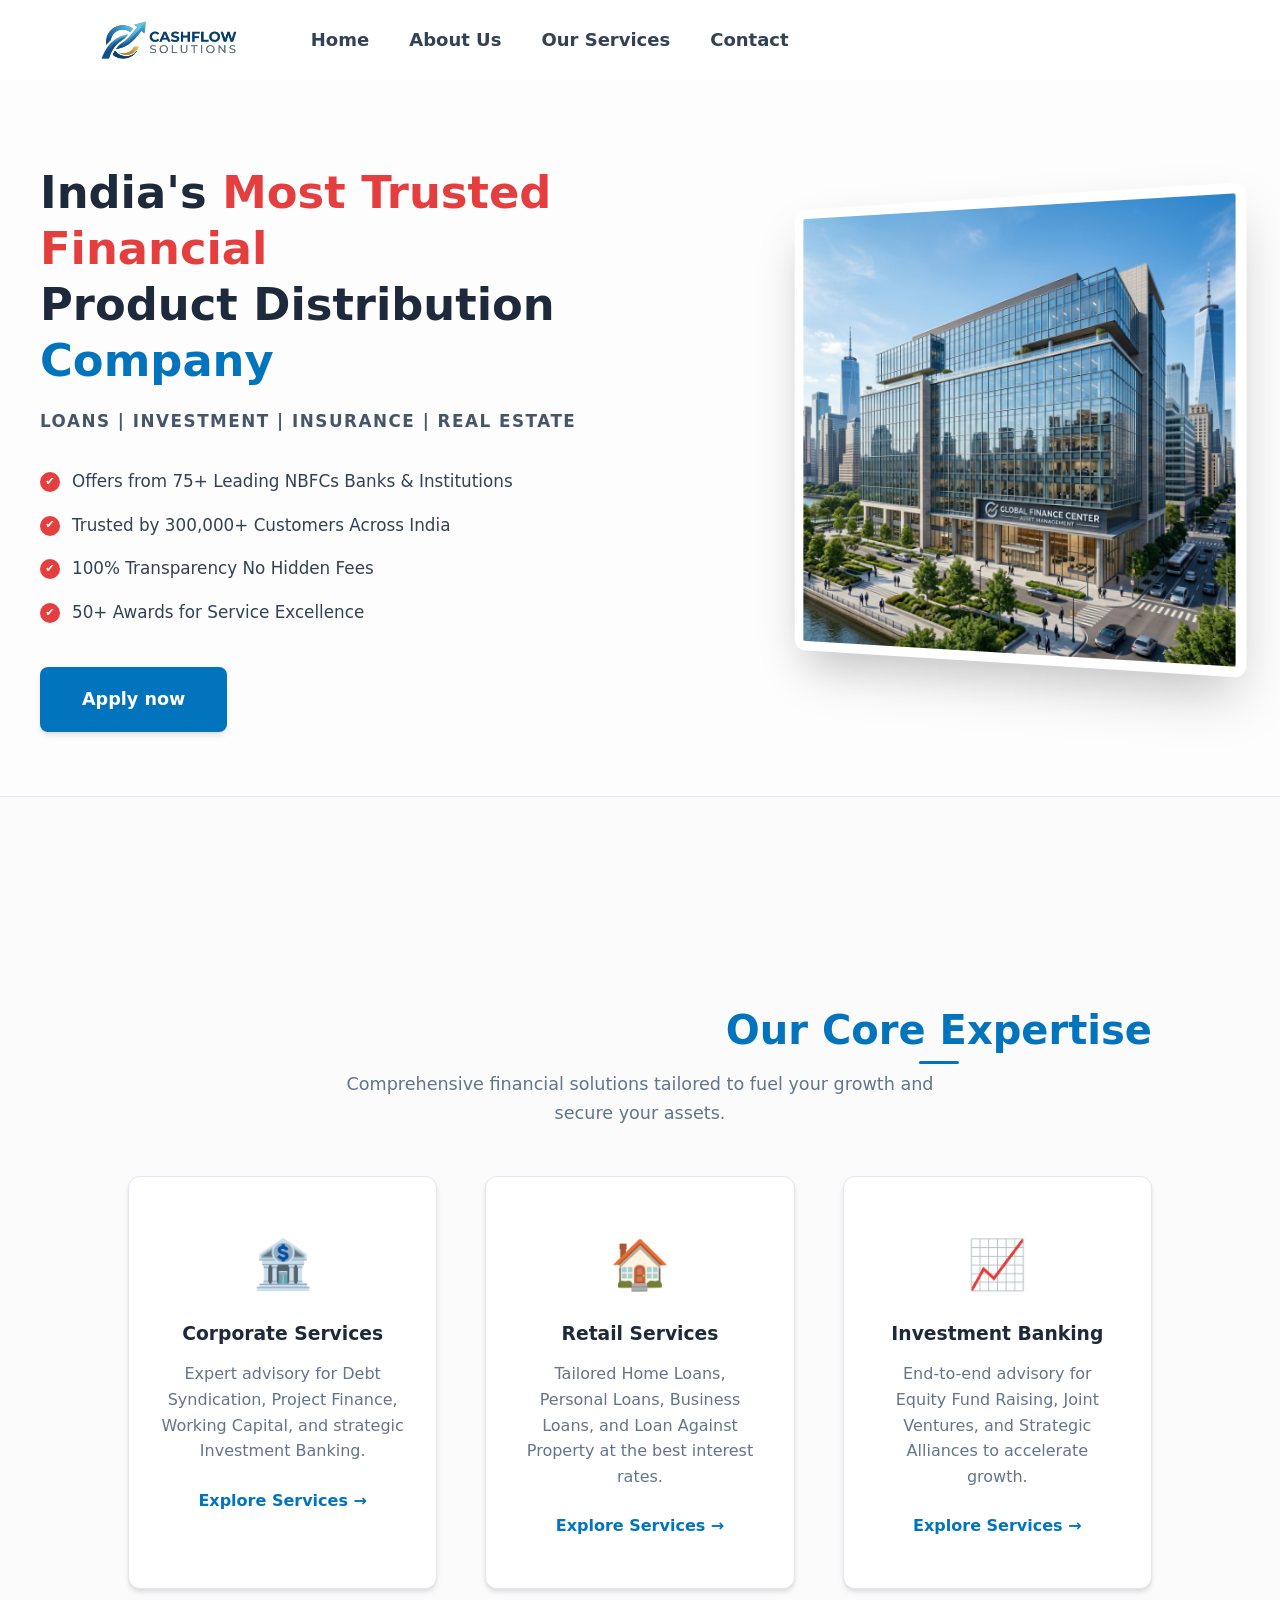
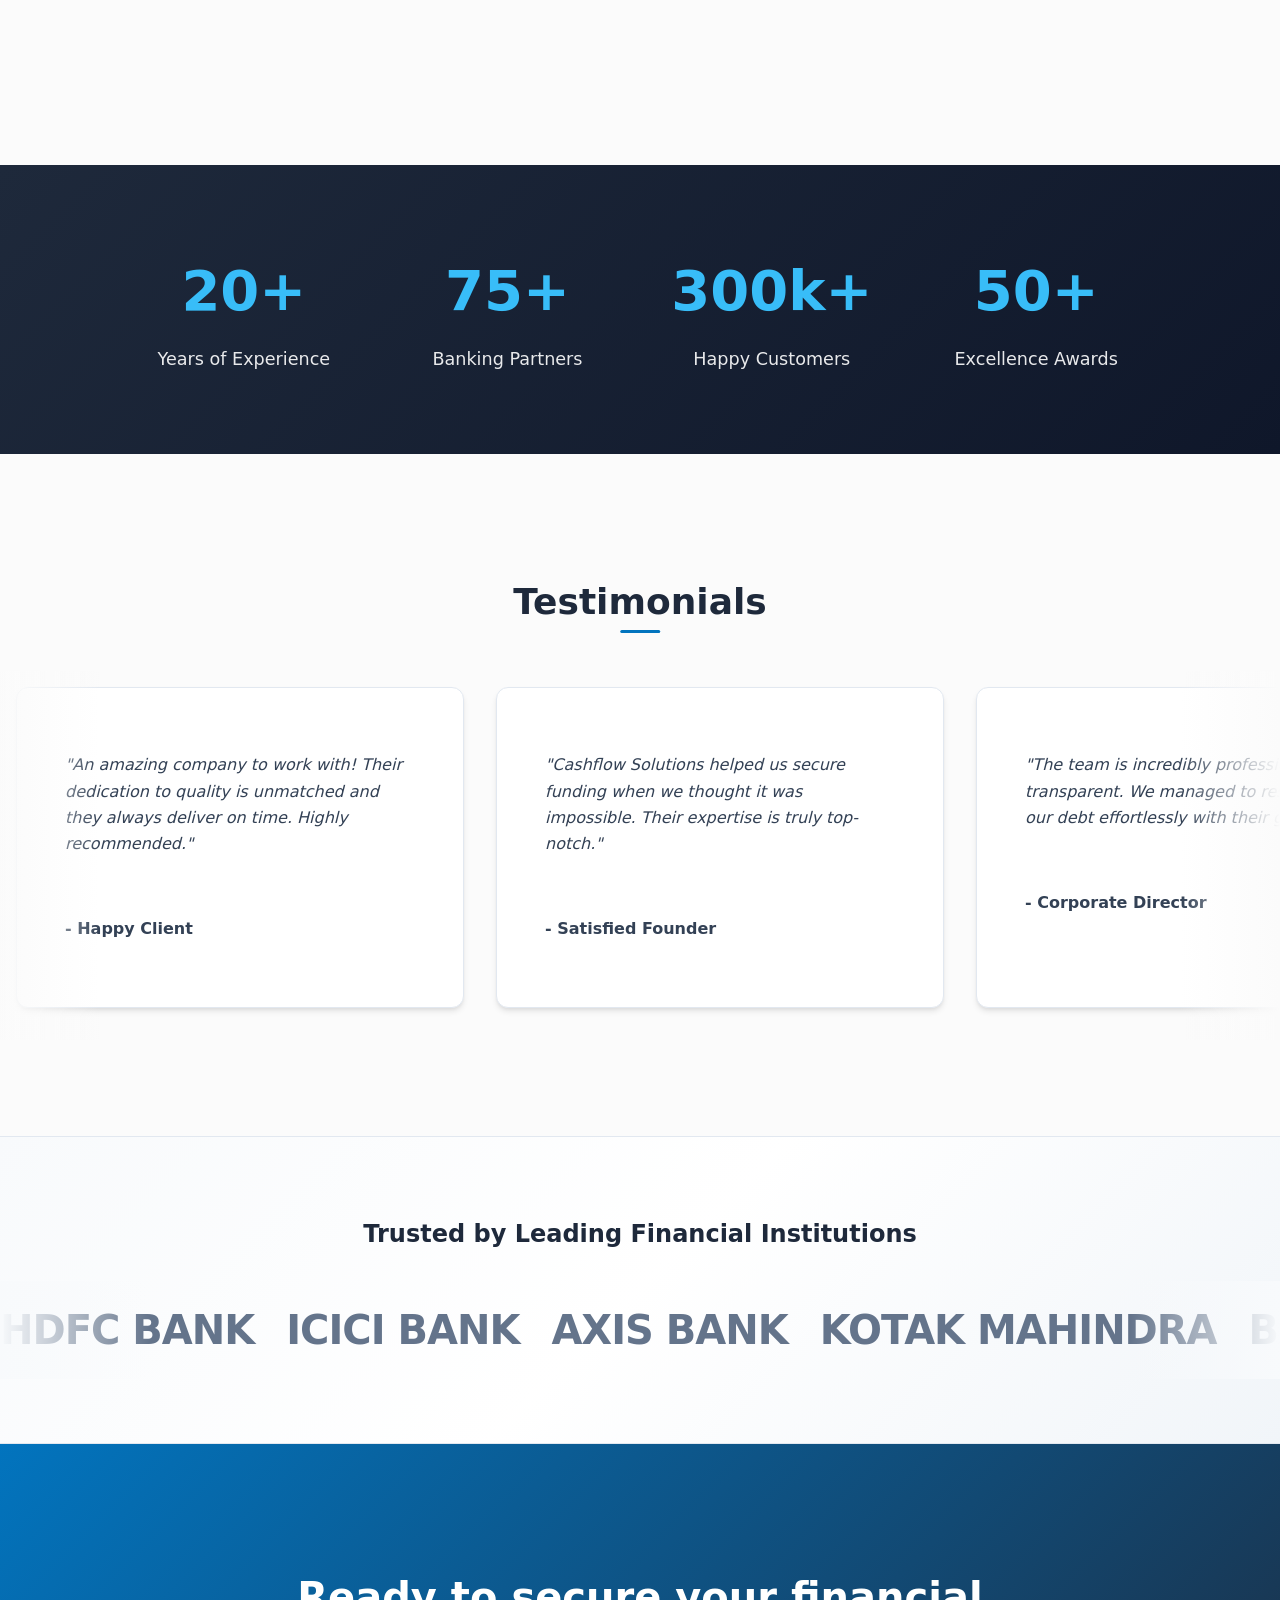
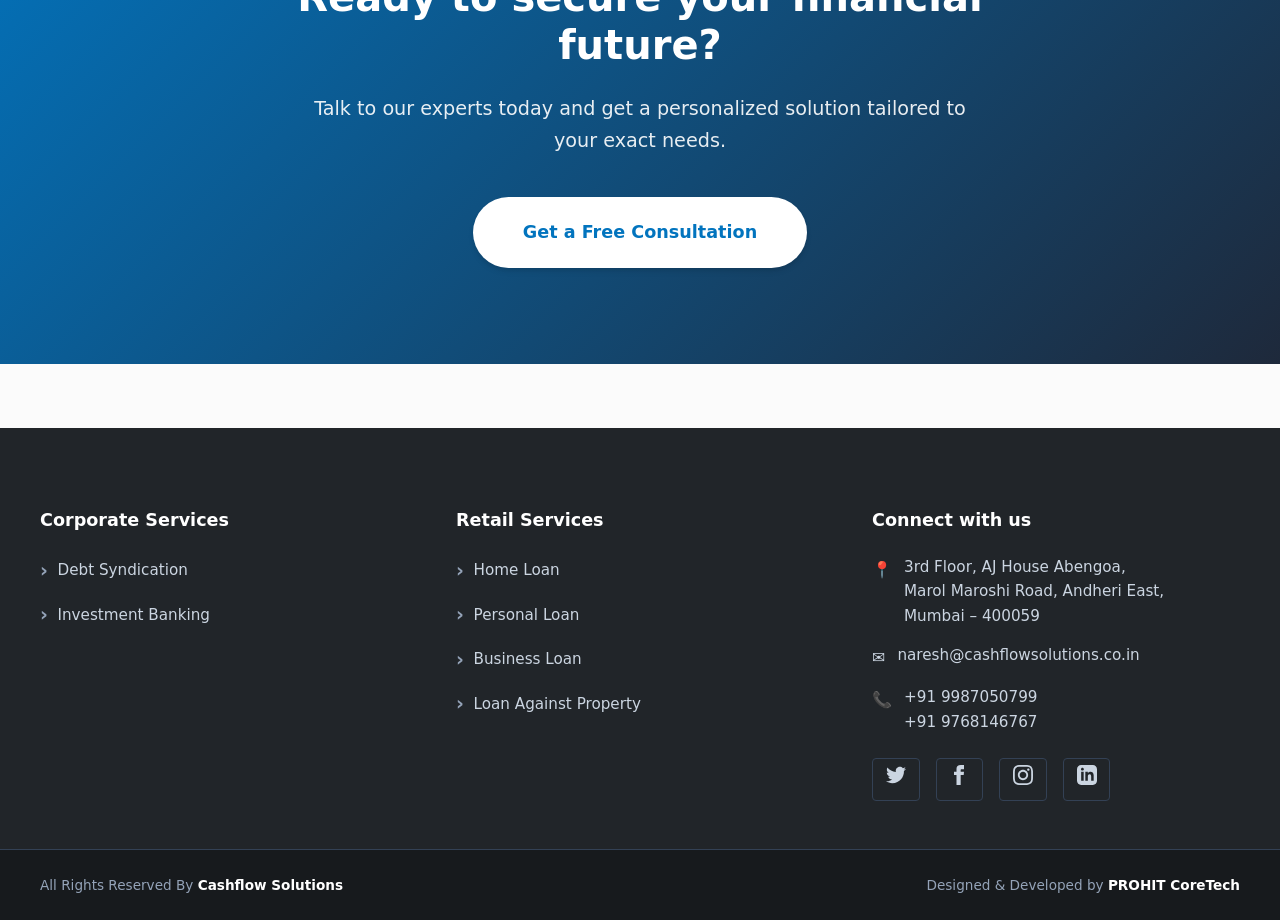
==== commit e139b264: "fix: restore original home page design and logo assets" ====
--- a/index.html
+++ b/index.html
@@ -3,286 +3,18 @@
 <head>
     <meta charset="UTF-8">
     <meta name="viewport" content="width=device-width, initial-scale=1.0">
-    <meta name="description" content="Cashflow Solutions – Your trusted financial partner for home loans, business loans, debt syndication, and investment banking in Mumbai, India.">
-    <meta name="keywords" content="home loan, business loan, debt syndication, investment banking, NBFC, Mumbai, financial solutions">
-    <title>Cashflow Solutions – Your Financial Partner</title>
-    <link href="https://fonts.googleapis.com/css2?family=Montserrat:wght@300;400;500;600;700;800&display=swap" rel="stylesheet">
+    <meta name="description" content="Welcome to Cashflow Solutions. We provide expert financial and consulting services tailored to your business needs.">
+    <meta http-equiv="Content-Security-Policy" content="default-src 'self'; style-src 'self' 'unsafe-inline' https://fonts.googleapis.com; font-src 'self' https://fonts.gstatic.com; img-src 'self' data:; script-src 'self';">
+    <title>Cashflow Solutions - Home</title>
+    <link href="https://fonts.googleapis.com/css2?family=Inter:wght@400;500;600;700&display=swap" rel="stylesheet">
     <link rel="stylesheet" href="assets/css/style.css">
-    <style>
-        /* ── Hero ── */
-        .home-hero {
-            min-height: 100vh;
-            background: linear-gradient(135deg, #0f172a 0%, #1e293b 50%, #0274be22 100%);
-            display: flex;
-            align-items: center;
-            position: relative;
-            overflow: hidden;
-            padding-top: 80px;
-        }
-        .home-hero::before {
-            content: '';
-            position: absolute;
-            inset: 0;
-            background: url('assets/images/building_banner.png') center/cover no-repeat;
-            opacity: 0.12;
-        }
-        .home-hero-inner {
-            position: relative;
-            z-index: 1;
-            max-width: 1200px;
-            margin: 0 auto;
-            padding: 4rem 2rem;
-            display: grid;
-            grid-template-columns: 1fr 1fr;
-            gap: 4rem;
-            align-items: center;
-        }
-        @media (max-width: 768px) {
-            .home-hero-inner { grid-template-columns: 1fr; text-align: center; }
-            .hero-badge { justify-content: center; }
-            .hero-cta-row { justify-content: center; }
-        }
-        .hero-badge {
-            display: inline-flex;
-            align-items: center;
-            gap: 8px;
-            background: rgba(2,116,190,0.2);
-            border: 1px solid rgba(2,116,190,0.4);
-            color: #7dd3fc;
-            padding: 6px 16px;
-            border-radius: 50px;
-            font-size: 0.8rem;
-            font-weight: 600;
-            letter-spacing: 1.5px;
-            text-transform: uppercase;
-            margin-bottom: 1.5rem;
-        }
-        .hero-h1 {
-            font-size: 3.2rem;
-            font-weight: 800;
-            color: #ffffff;
-            line-height: 1.15;
-            margin-bottom: 1.2rem;
-        }
-        .hero-h1 span { color: #38bdf8; }
-        .hero-desc {
-            font-size: 1.1rem;
-            color: #94a3b8;
-            line-height: 1.8;
-            margin-bottom: 2rem;
-        }
-        .hero-cta-row {
-            display: flex;
-            gap: 1rem;
-            flex-wrap: wrap;
-        }
-        .btn-primary {
-            background: #0274be;
-            color: #fff;
-            padding: 1rem 2rem;
-            border-radius: 8px;
-            font-weight: 700;
-            text-decoration: none;
-            font-size: 1rem;
-            transition: all 0.3s ease;
-            display: inline-block;
-        }
-        .btn-primary:hover { background: #025a94; transform: translateY(-2px); color: #fff; }
-        .btn-outline {
-            background: transparent;
-            color: #fff;
-            border: 2px solid rgba(255,255,255,0.3);
-            padding: 1rem 2rem;
-            border-radius: 8px;
-            font-weight: 600;
-            text-decoration: none;
-            font-size: 1rem;
-            transition: all 0.3s ease;
-            display: inline-block;
-        }
-        .btn-outline:hover { border-color: #38bdf8; color: #38bdf8; transform: translateY(-2px); }
-        /* Hero image side */
-        .hero-img-grid {
-            display: grid;
-            grid-template-columns: 1fr 1fr;
-            gap: 1rem;
-        }
-        .hero-img-card {
-            background: rgba(255,255,255,0.05);
-            border: 1px solid rgba(255,255,255,0.1);
-            border-radius: 12px;
-            overflow: hidden;
-            transition: transform 0.3s ease;
-        }
-        .hero-img-card:hover { transform: translateY(-4px); }
-        .hero-img-card img { width: 100%; height: 120px; object-fit: cover; display: block; }
-        .hero-img-label {
-            padding: 10px 12px;
-            font-size: 0.78rem;
-            font-weight: 600;
-            color: #cbd5e1;
-            text-transform: uppercase;
-            letter-spacing: 0.5px;
-        }
-        .hero-img-card.tall img { height: 250px; }
-        @media (max-width: 768px) { .hero-img-grid { display: none; } }
-
-        /* ── Stats Strip ── */
-        .stats-strip {
-            background: #0274be;
-            padding: 2.5rem 2rem;
-        }
-        .stats-inner {
-            max-width: 1200px;
-            margin: 0 auto;
-            display: grid;
-            grid-template-columns: repeat(4, 1fr);
-            gap: 2rem;
-            text-align: center;
-        }
-        @media (max-width: 768px) { .stats-inner { grid-template-columns: repeat(2, 1fr); } }
-        .stat-num { font-size: 2.5rem; font-weight: 800; color: #fff; line-height: 1; }
-        .stat-label { font-size: 0.85rem; color: rgba(255,255,255,0.8); margin-top: 0.3rem; font-weight: 500; }
-
-        /* ── Services ── */
-        .services-section {
-            padding: 6rem 2rem;
-            max-width: 1200px;
-            margin: 0 auto;
-        }
-        .section-tag {
-            display: inline-block;
-            color: #0274be;
-            font-size: 0.8rem;
-            font-weight: 700;
-            letter-spacing: 2px;
-            text-transform: uppercase;
-            margin-bottom: 0.75rem;
-        }
-        .section-title {
-            font-size: 2.4rem;
-            font-weight: 800;
-            color: #1e293b;
-            margin-bottom: 1rem;
-            line-height: 1.2;
-        }
-        .section-sub {
-            color: #64748b;
-            font-size: 1.05rem;
-            max-width: 600px;
-            margin-bottom: 3rem;
-            line-height: 1.7;
-        }
-        .services-grid {
-            display: grid;
-            grid-template-columns: repeat(3, 1fr);
-            gap: 2rem;
-        }
-        @media (max-width: 900px) { .services-grid { grid-template-columns: repeat(2, 1fr); } }
-        @media (max-width: 600px) { .services-grid { grid-template-columns: 1fr; } }
-        .svc-card {
-            background: #fff;
-            border: 1px solid #e2e8f0;
-            border-radius: 16px;
-            padding: 2.5rem 2rem;
-            transition: all 0.3s ease;
-            position: relative;
-            overflow: hidden;
-        }
-        .svc-card::before {
-            content: '';
-            position: absolute;
-            top: 0; left: 0; right: 0;
-            height: 4px;
-            background: linear-gradient(90deg, #0274be, #38bdf8);
-            transform: scaleX(0);
-            transition: transform 0.3s ease;
-        }
-        .svc-card:hover { transform: translateY(-8px); box-shadow: 0 20px 40px rgba(2,116,190,0.12); }
-        .svc-card:hover::before { transform: scaleX(1); }
-        .svc-icon {
-            width: 56px; height: 56px;
-            background: linear-gradient(135deg, #dbeafe, #bfdbfe);
-            border-radius: 14px;
-            display: flex; align-items: center; justify-content: center;
-            font-size: 1.6rem;
-            margin-bottom: 1.5rem;
-        }
-        .svc-card h3 { font-size: 1.2rem; color: #1e293b; margin-bottom: 0.75rem; font-weight: 700; }
-        .svc-card p { color: #64748b; font-size: 0.92rem; line-height: 1.7; margin-bottom: 1.2rem; }
-        .svc-link { color: #0274be; font-weight: 600; font-size: 0.9rem; text-decoration: none; }
-        .svc-link:hover { color: #025a94; }
-
-        /* ── Why Choose ── */
-        .why-section {
-            background: linear-gradient(135deg, #1e293b 0%, #0f172a 100%);
-            padding: 6rem 2rem;
-        }
-        .why-inner {
-            max-width: 1200px;
-            margin: 0 auto;
-            display: grid;
-            grid-template-columns: 1fr 1fr;
-            gap: 5rem;
-            align-items: center;
-        }
-        @media (max-width: 768px) { .why-inner { grid-template-columns: 1fr; } }
-        .why-img { border-radius: 16px; overflow: hidden; }
-        .why-img img { width: 100%; border-radius: 16px; }
-        .why-text .section-title { color: #fff; }
-        .why-text .section-sub { color: #94a3b8; }
-        .why-list { list-style: none; padding: 0; margin: 0; }
-        .why-list li {
-            display: flex; align-items: flex-start; gap: 1rem;
-            padding: 1rem 0;
-            border-bottom: 1px solid rgba(255,255,255,0.07);
-            color: #cbd5e1;
-            font-size: 0.95rem;
-            line-height: 1.6;
-        }
-        .why-list li:last-child { border-bottom: none; }
-        .why-check {
-            width: 22px; height: 22px; min-width: 22px;
-            background: #0274be;
-            border-radius: 50%;
-            display: flex; align-items: center; justify-content: center;
-            font-size: 0.65rem;
-            color: #fff;
-            font-weight: bold;
-            margin-top: 2px;
-        }
-
-        /* ── CTA ── */
-        .cta-section {
-            background: linear-gradient(135deg, #0274be, #1e293b);
-            padding: 6rem 2rem;
-            text-align: center;
-        }
-        .cta-section h2 { font-size: 2.5rem; color: #fff; margin-bottom: 1rem; font-weight: 800; }
-        .cta-section p { color: rgba(255,255,255,0.8); font-size: 1.1rem; margin-bottom: 2.5rem; }
-        .btn-white {
-            background: #fff;
-            color: #0274be;
-            padding: 1.1rem 3rem;
-            border-radius: 50px;
-            font-weight: 700;
-            font-size: 1.05rem;
-            text-decoration: none;
-            display: inline-block;
-            transition: all 0.3s ease;
-        }
-        .btn-white:hover { transform: translateY(-3px); box-shadow: 0 12px 24px rgba(0,0,0,0.2); color: #0274be; }
-    </style>
+    <link rel="icon" type="image/png" href="assets/images/website_icon.png">
 </head>
 <body>
-
-    <!-- Header -->
     <header class="animate-fade-in">
-        <a href="index.html" class="logo" style="font-size:1.4rem; font-weight:800; color:#0274be; text-decoration:none; white-space:nowrap;">
-            Cashflow Solutions
-        </a>
+        <a href="index.html" class="logo"><img src="assets/images/cashflow_solutions_logo.png" alt="Cashflow Solutions"></a>
         <nav>
-            <a href="index.html" style="color:#0274be;">Home</a>
+            <a href="index.html">Home</a>
             <a href="about.html">About Us</a>
             <div class="dropdown">
                 <a href="#" class="dropbtn">Our Services</a>
@@ -291,179 +23,250 @@
                     <a href="corporate-services.html">Corporate Services</a>
                 </div>
             </div>
+            <!-- <a href="products.html">Products</a> -->
             <a href="contact.html">Contact</a>
         </nav>
     </header>
 
-    <!-- Hero -->
-    <section class="home-hero">
-        <div class="home-hero-inner">
-            <div class="hero-text">
-                <div class="hero-badge">⚡ Mumbai's Trusted Financial Partner</div>
-                <h1 class="hero-h1">Unlock Your <span>Financial</span> Potential</h1>
-                <p class="hero-desc">M/s Cashflow Solutions is your one-stop-shop for all financial needs. We deliver excellence through deep domain expertise across Retail &amp; Corporate banking, Debt Syndication, and Investment Banking.</p>
-                <div class="hero-cta-row">
-                    <a href="contact.html" class="btn-primary">Get Free Consultation</a>
-                    <a href="about.html" class="btn-outline">About Us</a>
-                </div>
-            </div>
-            <div class="hero-img-grid">
-                <div class="hero-img-card tall" style="grid-row: span 2;">
-                    <img src="assets/images/modern_office_interior.png" alt="Office">
-                    <div class="hero-img-label">Our Office</div>
-                </div>
-                <div class="hero-img-card">
-                    <img src="assets/images/home_loan.avif" alt="Home Loan">
-                    <div class="hero-img-label">Home Loans</div>
-                </div>
-                <div class="hero-img-card">
-                    <img src="assets/images/project_finance.avif" alt="Project Finance">
-                    <div class="hero-img-label">Project Finance</div>
-                </div>
-            </div>
-        </div>
-    </section>
-
-    <!-- Stats Strip -->
-    <div class="stats-strip">
-        <div class="stats-inner">
-            <div>
-                <div class="stat-num">20+</div>
-                <div class="stat-label">Years Domain Expertise</div>
-            </div>
-            <div>
-                <div class="stat-num">30+</div>
-                <div class="stat-label">Years Collective Experience</div>
-            </div>
-            <div>
-                <div class="stat-num">13+</div>
-                <div class="stat-label">Banking Partners</div>
-            </div>
-            <div>
-                <div class="stat-num">1000Cr+</div>
-                <div class="stat-label">Portfolios Managed</div>
-            </div>
-        </div>
-    </div>
-
-    <!-- Services -->
-    <section class="services-section">
-        <div style="text-align:center; margin-bottom: 3rem;">
-            <span class="section-tag">What We Offer</span>
-            <h2 class="section-title">Comprehensive Financial Services</h2>
-            <p class="section-sub" style="margin: 0 auto;">From retail banking solutions to complex corporate debt structures — we cover it all.</p>
-        </div>
-        <div class="services-grid">
-            <div class="svc-card">
-                <div class="svc-icon">🏠</div>
-                <h3>Home Loans</h3>
-                <p>Navigate homeownership across top banks and NBFCs. We optimize based on your income, credit history, and location.</p>
-                <a href="retail-services.html#home-loan" class="svc-link">Learn More →</a>
-            </div>
-            <div class="svc-card">
-                <div class="svc-icon">💼</div>
-                <h3>Business Loans</h3>
-                <p>Unsecured credit at competitive interest rates. Handle sudden market demands or expand your business footprint.</p>
-                <a href="retail-services.html#business-loan" class="svc-link">Learn More →</a>
-            </div>
-            <div class="svc-card">
-                <div class="svc-icon">🏗️</div>
-                <h3>Loan Against Property</h3>
-                <p>Unlock the latent financial power of your residential, commercial, or industrial property assets.</p>
-                <a href="retail-services.html#loan-against-property" class="svc-link">Learn More →</a>
-            </div>
-            <div class="svc-card">
-                <div class="svc-icon">📊</div>
-                <h3>Debt Syndication</h3>
-                <p>Fund-raising advisory bridging capital seekers with fund providers across various products and structures.</p>
-                <a href="corporate-services.html#debt-syndication" class="svc-link">Learn More →</a>
-            </div>
-            <div class="svc-card">
-                <div class="svc-icon">📈</div>
-                <h3>Investment Banking</h3>
-                <p>Equity advisory, fundraising strategy, term sheet negotiation, and transaction closure — end to end.</p>
-                <a href="corporate-services.html#investment-banking" class="svc-link">Learn More →</a>
-            </div>
-            <div class="svc-card">
-                <div class="svc-icon">🤝</div>
-                <h3>Joint Ventures &amp; Alliances</h3>
-                <p>Strategic partnerships that create synergistic growth through our deep market network and expertise.</p>
-                <a href="corporate-services.html" class="svc-link">Learn More →</a>
-            </div>
-        </div>
-    </section>
-
-    <!-- Why Choose Us -->
-    <section class="why-section">
-        <div class="why-inner">
-            <div class="why-img">
-                <img src="assets/images/building_banner.png" alt="Cashflow Solutions Office">
-            </div>
-            <div class="why-text">
-                <span class="section-tag" style="color:#38bdf8;">Why Choose Us</span>
-                <h2 class="section-title">Your Trusted Financial Advisor</h2>
-                <p class="section-sub">Founded by industry professionals with a proven track record, we bring unmatched expertise to every client engagement.</p>
-                <ul class="why-list">
-                    <li><span class="why-check">✓</span>Deep domain expertise with 20+ years of banking experience across retail and wholesale segments</li>
-                    <li><span class="why-check">✓</span>Strategic collaboration networks with leading PSU Banks, Private Banks, and NBFCs</li>
-                    <li><span class="why-check">✓</span>Expert in structuring corporate Bridge Funding and alternative financing solutions</li>
-                    <li><span class="why-check">✓</span>Managed premier HNI portfolios valued at ₹1000Cr+</li>
-                    <li><span class="why-check">✓</span>Transparent, client-first approach with end-to-end support from sourcing to disbursement</li>
-                </ul>
-                <a href="about.html" class="btn-primary" style="margin-top: 2rem; display: inline-block;">Meet Our Team →</a>
-            </div>
-        </div>
-    </section>
-
-    <!-- Partner Marquee -->
-    <section class="partner-marquee-section">
-        <div class="section-header">
-            <h2>Trusted by Leading Financial Institutions</h2>
-            <p>We work with India's top banks and NBFCs to deliver the best financial solutions</p>
-        </div>
-        <div class="marquee-container">
-            <div class="marquee-content">
-                <div class="partner-logo-card"><img src="assets/bank-logo/State_Bank_of_Ind.svg" alt="State Bank of India"><span class="bank-label">SBI</span></div>
-                <div class="partner-logo-card"><img src="assets/bank-logo/Bank_of_India.svg" alt="Bank of India"><span class="bank-label">Bank of India</span></div>
-                <div class="partner-logo-card"><img src="assets/bank-logo/Indian bank.png" alt="Indian Bank"><span class="bank-label">Indian Bank</span></div>
-                <div class="partner-logo-card"><img src="assets/bank-logo/union bank.jpeg" alt="Union Bank of India"><span class="bank-label">Union Bank</span></div>
-                <div class="partner-logo-card"><img src="assets/bank-logo/ICICI_Bank.svg" alt="ICICI Bank"><span class="bank-label">ICICI Bank</span></div>
-                <div class="partner-logo-card"><img src="assets/bank-logo/Kotak_Mahindra.svg" alt="Kotak Mahindra Bank"><span class="bank-label">Kotak Mahindra</span></div>
-                <div class="partner-logo-card"><img src="assets/bank-logo/Axis_Bank.svg" alt="Axis Bank"><span class="bank-label">Axis Bank</span></div>
-                <div class="partner-logo-card"><img src="assets/bank-logo/yes bank.png" alt="Yes Bank"><span class="bank-label">Yes Bank</span></div>
-                <div class="partner-logo-card"><img src="assets/bank-logo/HDFC_Bank.svg" alt="HDFC Bank"><span class="bank-label">HDFC Bank</span></div>
-                <div class="partner-logo-card"><img src="assets/bank-logo/Cholamandalam_Investment.svg" alt="Cholamandalam"><span class="bank-label">Chola</span></div>
-                <div class="partner-logo-card"><img src="assets/bank-logo/Hero_FinCorp.svg" alt="Hero FinCorp"><span class="bank-label">Hero FinCorp</span></div>
-                <div class="partner-logo-card"><img src="assets/bank-logo/tata capital.jpeg" alt="TATA Capital"><span class="bank-label">TATA Capital</span></div>
-                <div class="partner-logo-card"><img src="assets/bank-logo/Poonawalla_Fincorp.svg" alt="Poonawalla Fincorp"><span class="bank-label">Poonawalla</span></div>
-                <!-- Duplicate for seamless loop -->
-                <div class="partner-logo-card"><img src="assets/bank-logo/State_Bank_of_Ind.svg" alt="State Bank of India"><span class="bank-label">SBI</span></div>
-                <div class="partner-logo-card"><img src="assets/bank-logo/Bank_of_India.svg" alt="Bank of India"><span class="bank-label">Bank of India</span></div>
-                <div class="partner-logo-card"><img src="assets/bank-logo/Indian bank.png" alt="Indian Bank"><span class="bank-label">Indian Bank</span></div>
-                <div class="partner-logo-card"><img src="assets/bank-logo/union bank.jpeg" alt="Union Bank of India"><span class="bank-label">Union Bank</span></div>
-                <div class="partner-logo-card"><img src="assets/bank-logo/ICICI_Bank.svg" alt="ICICI Bank"><span class="bank-label">ICICI Bank</span></div>
-                <div class="partner-logo-card"><img src="assets/bank-logo/Kotak_Mahindra.svg" alt="Kotak Mahindra Bank"><span class="bank-label">Kotak Mahindra</span></div>
-                <div class="partner-logo-card"><img src="assets/bank-logo/Axis_Bank.svg" alt="Axis Bank"><span class="bank-label">Axis Bank</span></div>
-                <div class="partner-logo-card"><img src="assets/bank-logo/yes bank.png" alt="Yes Bank"><span class="bank-label">Yes Bank</span></div>
-                <div class="partner-logo-card"><img src="assets/bank-logo/HDFC_Bank.svg" alt="HDFC Bank"><span class="bank-label">HDFC Bank</span></div>
-                <div class="partner-logo-card"><img src="assets/bank-logo/Cholamandalam_Investment.svg" alt="Cholamandalam"><span class="bank-label">Chola</span></div>
-                <div class="partner-logo-card"><img src="assets/bank-logo/Hero_FinCorp.svg" alt="Hero FinCorp"><span class="bank-label">Hero FinCorp</span></div>
-                <div class="partner-logo-card"><img src="assets/bank-logo/tata capital.jpeg" alt="TATA Capital"><span class="bank-label">TATA Capital</span></div>
-                <div class="partner-logo-card"><img src="assets/bank-logo/Poonawalla_Fincorp.svg" alt="Poonawalla Fincorp"><span class="bank-label">Poonawalla</span></div>
-            </div>
-        </div>
-    </section>
-
-    <!-- CTA -->
-    <section class="cta-section">
-        <div>
-            <h2>Ready to Achieve Your Financial Goals?</h2>
-            <p>Talk to our experts today — free consultation, no obligations.</p>
-            <a href="contact.html" class="btn-white">Get in Touch →</a>
-        </div>
-    </section>
-
-    <!-- Footer -->
+    <main style="padding: 0; max-width: 100%;">
+        <section class="hero-complex">
+            <div class="hero-slider-track">
+                <!-- Slide 1 -->
+                <div class="hero-slide">
+                    <div class="hero-content">
+                        <div class="hero-text-side animate-slide-up">
+                            <h1 class="hero-heading">India's <span style="color: #e53e3e;">Most Trusted Financial</span><br>Product Distribution <span style="color: #0274be;">Company</span></h1>
+                            <p class="hero-sub">Loans | Investment | Insurance | Real Estate</p>
+                            
+                            <ul class="hero-features">
+                                <li><span class="check-icon">✔</span> Offers from 75+ Leading NBFCs Banks & Institutions</li>
+                                <li><span class="check-icon">✔</span> Trusted by 300,000+ Customers Across India</li>
+                                <li><span class="check-icon">✔</span> 100% Transparency No Hidden Fees</li>
+                                <li><span class="check-icon">✔</span> 50+ Awards for Service Excellence</li>
+                            </ul>
+                            
+                            <a href="contact.html" class="button hero-btn">Apply now</a>
+                        </div>
+                        <div class="hero-image-side animate-fade-in" style="animation-delay: 0.3s;">
+                            <img src="assets/images/building_banner.png" alt="Office Building" class="building-img">
+                        </div>
+                    </div>
+                </div>
+                
+                <!-- Slide 2 -->
+                <div class="hero-slide">
+                    <div class="hero-content">
+                        <div class="hero-text-side">
+                            <h1 class="hero-heading">India's <span style="color: #e53e3e;">Most Trusted Financial</span><br>Product Distribution <span style="color: #0274be;">Company</span></h1>
+                            <p class="hero-sub">Loans | Investment | Insurance | Real Estate</p>
+                            
+                            <ul class="hero-features">
+                                <li><span class="check-icon">✔</span> Offers from 75+ Leading NBFCs Banks & Institutions</li>
+                                <li><span class="check-icon">✔</span> Trusted by 300,000+ Customers Across India</li>
+                                <li><span class="check-icon">✔</span> 100% Transparency No Hidden Fees</li>
+                                <li><span class="check-icon">✔</span> 50+ Awards for Service Excellence</li>
+                            </ul>
+                            
+                            <a href="contact.html" class="button hero-btn">Apply now</a>
+                        </div>
+                        <div class="hero-image-side">
+                            <img src="assets/images/modern_office_interior.png" alt="Office Interior" class="building-img">
+                        </div>
+                    </div>
+                </div>
+                
+                <!-- Slide 3 (Clone of Slide 1 for infinite loop) -->
+                <div class="hero-slide">
+                    <div class="hero-content">
+                        <div class="hero-text-side">
+                            <h1 class="hero-heading">India's <span style="color: #e53e3e;">Most Trusted Financial</span><br>Product Distribution <span style="color: #0274be;">Company</span></h1>
+                            <p class="hero-sub">Loans | Investment | Insurance | Real Estate</p>
+                            
+                            <ul class="hero-features">
+                                <li><span class="check-icon">✔</span> Offers from 75+ Leading NBFCs Banks & Institutions</li>
+                                <li><span class="check-icon">✔</span> Trusted by 300,000+ Customers Across India</li>
+                                <li><span class="check-icon">✔</span> 100% Transparency No Hidden Fees</li>
+                                <li><span class="check-icon">✔</span> 50+ Awards for Service Excellence</li>
+                            </ul>
+                            
+                            <a href="contact.html" class="button hero-btn">Apply now</a>
+                        </div>
+                        <div class="hero-image-side">
+                            <img src="assets/images/building_banner.png" alt="Office Building" class="building-img">
+                        </div>
+                    </div>
+                </div>
+            </div>
+
+            <!-- The animated red banner ticker at the bottom of the hero -->
+            <!-- 
+            <div class="ticker-banner">
+                <div class="ticker-content">
+                    <span>- OFFERS FROM 25+ LEADING BANKS & INSTITUTIONS - 3,00,000+ CUSTOMERS ACROSS INDIA - 100% TRANSPARENCY -</span>
+                    <span>- OFFERS FROM 25+ LEADING BANKS & INSTITUTIONS - 3,00,000+ CUSTOMERS ACROSS INDIA - 100% TRANSPARENCY -</span>
+                    <span>- OFFERS FROM 25+ LEADING BANKS & INSTITUTIONS - 3,00,000+ CUSTOMERS ACROSS INDIA - 100% TRANSPARENCY -</span>
+                    <span>- OFFERS FROM 25+ LEADING BANKS & INSTITUTIONS - 3,00,000+ CUSTOMERS ACROSS INDIA - 100% TRANSPARENCY -</span>
+                </div>
+            </div>
+            -->
+        </section>
+
+        <!-- Core Expertise Section -->
+        <section class="info-section animate-slide-up" style="background-color: var(--bg-page); padding: 5rem 10%;">
+            <div style="text-align: center; margin-bottom: 3rem;">
+                <h2 style="color: var(--primary-blue); font-size: 2.5rem; margin-bottom: 1rem;">Our Core Expertise</h2>
+                <p style="color: var(--text-muted); font-size: 1.1rem; max-width: 600px; margin: 0 auto;">Comprehensive financial solutions tailored to fuel your growth and secure your assets.</p>
+            </div>
+            <div class="grid-3">
+                <div class="service-card-modern">
+                    <div class="icon-wrapper" style="font-size: 3rem; margin-bottom: 1rem;">🏦</div>
+                    <h3 style="margin-bottom: 1rem;">Corporate Services</h3>
+                    <p style="color: var(--text-muted); margin-bottom: 1.5rem; line-height: 1.6;">Expert advisory for Debt Syndication, Project Finance, Working Capital, and strategic Investment Banking.</p>
+                    <a href="corporate-services.html" class="learn-more-link" style="color: var(--primary-blue); font-weight: 600; text-decoration: none;">Explore Services &rarr;</a>
+                </div>
+                <div class="service-card-modern">
+                    <div class="icon-wrapper" style="font-size: 3rem; margin-bottom: 1rem;">🏠</div>
+                    <h3 style="margin-bottom: 1rem;">Retail Services</h3>
+                    <p style="color: var(--text-muted); margin-bottom: 1.5rem; line-height: 1.6;">Tailored Home Loans, Personal Loans, Business Loans, and Loan Against Property at the best interest rates.</p>
+                    <a href="retail-services.html" class="learn-more-link" style="color: var(--primary-blue); font-weight: 600; text-decoration: none;">Explore Services &rarr;</a>
+                </div>
+                <div class="service-card-modern">
+                    <div class="icon-wrapper" style="font-size: 3rem; margin-bottom: 1rem;">📈</div>
+                    <h3 style="margin-bottom: 1rem;">Investment Banking</h3>
+                    <p style="color: var(--text-muted); margin-bottom: 1.5rem; line-height: 1.6;">End-to-end advisory for Equity Fund Raising, Joint Ventures, and Strategic Alliances to accelerate growth.</p>
+                    <a href="corporate-services.html#investment-banking" class="learn-more-link" style="color: var(--primary-blue); font-weight: 600; text-decoration: none;">Explore Services &rarr;</a>
+                </div>
+            </div>
+        </section>
+
+        <!-- Trust Indicators Section -->
+        <section class="trust-indicators animate-slide-up" style="background: linear-gradient(135deg, var(--dark-slate), #0f172a); color: white; padding: 4rem 10%;">
+            <div class="grid-4" style="text-align: center;">
+                <div class="trust-stat">
+                    <div style="font-size: 3.5rem; font-weight: 700; color: #38bdf8; margin-bottom: 0.5rem;">20+</div>
+                    <div style="font-size: 1.1rem; opacity: 0.9;">Years of Experience</div>
+                </div>
+                <div class="trust-stat">
+                    <div style="font-size: 3.5rem; font-weight: 700; color: #38bdf8; margin-bottom: 0.5rem;">75+</div>
+                    <div style="font-size: 1.1rem; opacity: 0.9;">Banking Partners</div>
+                </div>
+                <div class="trust-stat">
+                    <div style="font-size: 3.5rem; font-weight: 700; color: #38bdf8; margin-bottom: 0.5rem;">300k+</div>
+                    <div style="font-size: 1.1rem; opacity: 0.9;">Happy Customers</div>
+                </div>
+                <div class="trust-stat">
+                    <div style="font-size: 3.5rem; font-weight: 700; color: #38bdf8; margin-bottom: 0.5rem;">50+</div>
+                    <div style="font-size: 1.1rem; opacity: 0.9;">Excellence Awards</div>
+                </div>
+            </div>
+        </section>
+
+        <section class="info-section animate-slide-up" style="animation-delay: 0.2s;">
+            <h2>Testimonials</h2>
+            <div class="testimonial-slider-container">
+                <div class="testimonial-slider-track">
+                    <!-- Original 6 Cards -->
+                    <div class="card">
+                        <p><em>"An amazing company to work with! Their dedication to quality is unmatched and they always deliver on time. Highly recommended."</em></p>
+                        <br>
+                        <p><strong>- Happy Client</strong></p>
+                    </div>
+                    <div class="card">
+                        <p><em>"Cashflow Solutions helped us secure funding when we thought it was impossible. Their expertise is truly top-notch."</em></p>
+                        <br>
+                        <p><strong>- Satisfied Founder</strong></p>
+                    </div>
+                    <div class="card">
+                        <p><em>"The team is incredibly professional and transparent. We managed to restructure our debt effortlessly with their guidance."</em></p>
+                        <br>
+                        <p><strong>- Corporate Director</strong></p>
+                    </div>
+                    <div class="card">
+                        <p><em>"Getting a home loan was a breeze thanks to their retail services team. Best interest rates and flawless processing!"</em></p>
+                        <br>
+                        <p><strong>- Retail Customer</strong></p>
+                    </div>
+                    <div class="card">
+                        <p><em>"Their Investment Banking advisory is strategic, insightful, and results-driven. A fantastic partner for long-term growth."</em></p>
+                        <br>
+                        <p><strong>- Investment Partner</strong></p>
+                    </div>
+                    <div class="card">
+                        <p><em>"Highly responsive and deeply knowledgeable. They handled our complex financial needs with absolute precision."</em></p>
+                        <br>
+                        <p><strong>- SME Owner</strong></p>
+                    </div>
+                    
+                    <!-- Duplicated 6 Cards for Infinite Loop -->
+                    <div class="card">
+                        <p><em>"An amazing company to work with! Their dedication to quality is unmatched and they always deliver on time. Highly recommended."</em></p>
+                        <br>
+                        <p><strong>- Happy Client</strong></p>
+                    </div>
+                    <div class="card">
+                        <p><em>"Cashflow Solutions helped us secure funding when we thought it was impossible. Their expertise is truly top-notch."</em></p>
+                        <br>
+                        <p><strong>- Satisfied Founder</strong></p>
+                    </div>
+                    <div class="card">
+                        <p><em>"The team is incredibly professional and transparent. We managed to restructure our debt effortlessly with their guidance."</em></p>
+                        <br>
+                        <p><strong>- Corporate Director</strong></p>
+                    </div>
+                    <div class="card">
+                        <p><em>"Getting a home loan was a breeze thanks to their retail services team. Best interest rates and flawless processing!"</em></p>
+                        <br>
+                        <p><strong>- Retail Customer</strong></p>
+                    </div>
+                    <div class="card">
+                        <p><em>"Their Investment Banking advisory is strategic, insightful, and results-driven. A fantastic partner for long-term growth."</em></p>
+                        <br>
+                        <p><strong>- Investment Partner</strong></p>
+                    </div>
+                    <div class="card">
+                        <p><em>"Highly responsive and deeply knowledgeable. They handled our complex financial needs with absolute precision."</em></p>
+                        <br>
+                        <p><strong>- SME Owner</strong></p>
+                    </div>
+                </div>
+            </div>
+        </section>
+
+        <section class="partner-marquee-section animate-slide-up" style="animation-delay: 0.3s;">
+            <h2 style="text-align: center; margin-bottom: 2rem;">Trusted by Leading Financial Institutions</h2>
+            <div class="marquee-container">
+                <div class="marquee-content">
+                    <div class="partner-logo">HDFC Bank</div>
+                    <div class="partner-logo">ICICI Bank</div>
+                    <div class="partner-logo">Axis Bank</div>
+                    <div class="partner-logo">Kotak Mahindra</div>
+                    <div class="partner-logo">Bajaj Finserv</div>
+                    <div class="partner-logo">Tata Capital</div>
+                    <div class="partner-logo">Yes Bank</div>
+                    <div class="partner-logo">SBI</div>
+                    <!-- Duplicate for infinite scroll -->
+                    <div class="partner-logo">HDFC Bank</div>
+                    <div class="partner-logo">ICICI Bank</div>
+                    <div class="partner-logo">Axis Bank</div>
+                    <div class="partner-logo">Kotak Mahindra</div>
+                    <div class="partner-logo">Bajaj Finserv</div>
+                    <div class="partner-logo">Tata Capital</div>
+                    <div class="partner-logo">Yes Bank</div>
+                    <div class="partner-logo">SBI</div>
+                </div>
+            </div>
+        </section>
+
+        <!-- Final Call to Action -->
+        <section class="final-cta animate-fade-in">
+            <div class="cta-content">
+                <h2>Ready to secure your financial future?</h2>
+                <p>Talk to our experts today and get a personalized solution tailored to your exact needs.</p>
+                <a href="contact.html" class="button cta-button">Get a Free Consultation</a>
+            </div>
+        </section>
+    </main>
+
     <footer class="animate-fade-in">
         <div class="footer-container">
             <div class="footer-column">
@@ -485,16 +288,42 @@
             <div class="footer-column">
                 <h3>Connect with us</h3>
                 <div class="footer-contact">
-                    <p><span class="icon">📍</span>3rd Floor, AJ House Abengoa,<br>Marol Maroshi Road, Andheri East,<br>Mumbai – 400059</p>
-                    <p><span class="icon">✉️</span><a href="mailto:naresh@cashflowsolutions.co.in" style="color:inherit;text-decoration:none;">naresh@cashflowsolutions.co.in</a></p>
-                    <p><span class="icon">📞</span>+91 9987050799<br>+91 9768146767</p>
+                    <p>
+                        <span class="icon">📍</span>
+                        3rd Floor, AJ House Abengoa,<br>
+                        Marol Maroshi Road, Andheri East,<br>
+                        Mumbai – 400059
+                    </p>
+                    <p>
+                        <span class="icon">✉️</span>
+                        <a href="mailto:naresh@cashflowsolutions.co.in" style="color: inherit; text-decoration: none;">naresh@cashflowsolutions.co.in</a>
+                    </p>
+                    <p>
+                        <span class="icon">📞</span>
+                        +91 9987050799<br>
+                        +91 9768146767
+                    </p>
+                </div>
+                <div class="footer-socials">
+                    <a href="#" target="_blank" rel="noopener noreferrer" aria-label="Twitter">
+                        <svg xmlns="http://www.w3.org/2000/svg" width="20" height="20" fill="currentColor" viewBox="0 0 24 24"><path d="M24 4.557c-.883.392-1.832.656-2.828.775 1.017-.609 1.798-1.574 2.165-2.724-.951.564-2.005.974-3.127 1.195-.897-.957-2.178-1.555-3.594-1.555-3.179 0-5.515 2.966-4.797 6.045-4.091-.205-7.719-2.165-10.148-5.144-1.29 2.213-.669 5.108 1.523 6.574-.806-.026-1.566-.247-2.229-.616-.054 2.281 1.581 4.415 3.949 4.89-.693.188-1.452.232-2.224.084.626 1.956 2.444 3.379 4.6 3.419-2.07 1.623-4.678 2.348-7.29 2.04 2.179 1.397 4.768 2.212 7.548 2.212 9.142 0 14.307-7.721 13.995-14.646.962-.695 1.797-1.562 2.457-2.549z"/></svg>
+                    </a>
+                    <a href="#" target="_blank" rel="noopener noreferrer" aria-label="Facebook">
+                        <svg xmlns="http://www.w3.org/2000/svg" width="20" height="20" fill="currentColor" viewBox="0 0 24 24"><path d="M9 8h-3v4h3v12h5v-12h3.642l.358-4h-4v-1.667c0-.955.192-1.333 1.115-1.333h2.885v-5h-3.808c-3.596 0-5.192 1.583-5.192 4.615v3.385z"/></svg>
+                    </a>
+                    <a href="#" target="_blank" rel="noopener noreferrer" aria-label="Instagram">
+                        <svg xmlns="http://www.w3.org/2000/svg" width="20" height="20" fill="currentColor" viewBox="0 0 24 24"><path d="M12 2.163c3.204 0 3.584.012 4.85.07 3.252.148 4.771 1.691 4.919 4.919.058 1.265.069 1.645.069 4.849 0 3.205-.012 3.584-.069 4.849-.149 3.225-1.664 4.771-4.919 4.919-1.266.058-1.644.07-4.85.07-3.204 0-3.584-.012-4.849-.07-3.26-.149-4.771-1.699-4.919-4.92-.058-1.265-.07-1.644-.07-4.849 0-3.204.013-3.583.07-4.849.149-3.227 1.664-4.771 4.919-4.919 1.266-.057 1.645-.069 4.849-.069zm0-2.163c-3.259 0-3.667.014-4.947.072-4.358.2-6.78 2.618-6.98 6.98-.059 1.281-.073 1.689-.073 4.948 0 3.259.014 3.668.072 4.948.2 4.358 2.618 6.78 6.98 6.98 1.281.058 1.689.072 4.948.072 3.259 0 3.668-.014 4.948-.072 4.354-.2 6.782-2.618 6.979-6.98.059-1.28.073-1.689.073-4.948 0-3.259-.014-3.667-.072-4.947-.196-4.354-2.617-6.78-6.979-6.98-1.281-.059-1.69-.073-4.949-.073zm0 5.838c-3.403 0-6.162 2.759-6.162 6.162s2.759 6.163 6.162 6.163 6.162-2.759 6.162-6.163c0-3.403-2.759-6.162-6.162-6.162zm0 10.162c-2.209 0-4-1.79-4-4 0-2.209 1.791-4 4-4s4 1.791 4 4c0 2.21-1.791 4-4 4zm6.406-11.845c-.796 0-1.441.645-1.441 1.44s.645 1.44 1.441 1.44c.795 0 1.439-.645 1.439-1.44s-.644-1.44-1.439-1.44z"/></svg>
+                    </a>
+                    <a href="#" target="_blank" rel="noopener noreferrer" aria-label="LinkedIn">
+                        <svg xmlns="http://www.w3.org/2000/svg" width="20" height="20" fill="currentColor" viewBox="0 0 24 24"><path d="M19 0h-14c-2.761 0-5 2.239-5 5v14c0 2.761 2.239 5 5 5h14c2.762 0 5-2.239 5-5v-14c0-2.761-2.238-5-5-5zm-11 19h-3v-11h3v11zm-1.5-12.268c-.966 0-1.75-.79-1.75-1.764s.784-1.764 1.75-1.764 1.75.79 1.75 1.764-.783 1.764-1.75 1.764zm13.5 12.268h-3v-5.604c0-3.368-4-3.113-4 0v5.604h-3v-11h3v1.765c1.396-2.586 7-2.777 7 2.476v6.759z"/></svg>
+                    </a>
                 </div>
             </div>
         </div>
         <div class="footer-bottom">
             <div class="footer-bottom-container">
                 <div>All Rights Reserved By <strong>Cashflow Solutions</strong></div>
-                <div>Designed &amp; Developed by <strong>PROHIT CoreTech</strong></div>
+                <div>Designed & Developed by <strong>PROHIT CoreTech</strong></div>
             </div>
         </div>
     </footer>
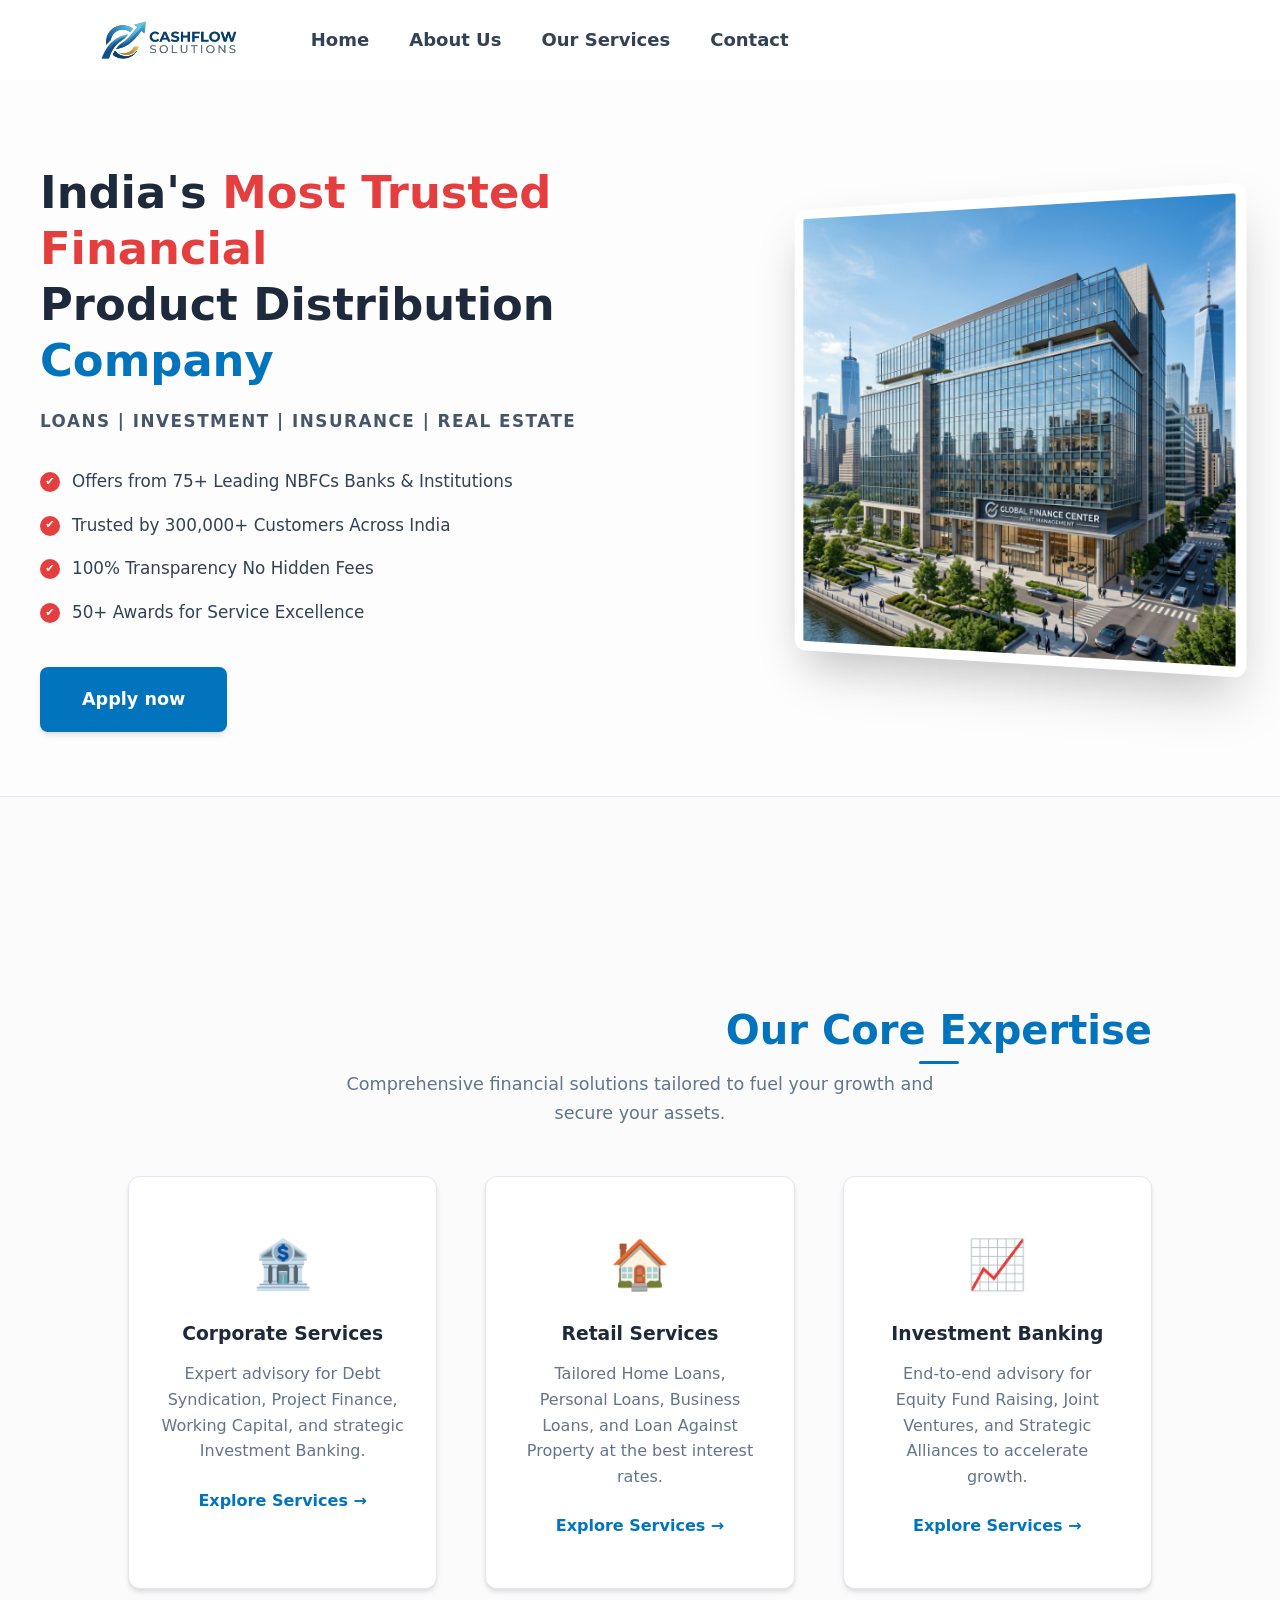
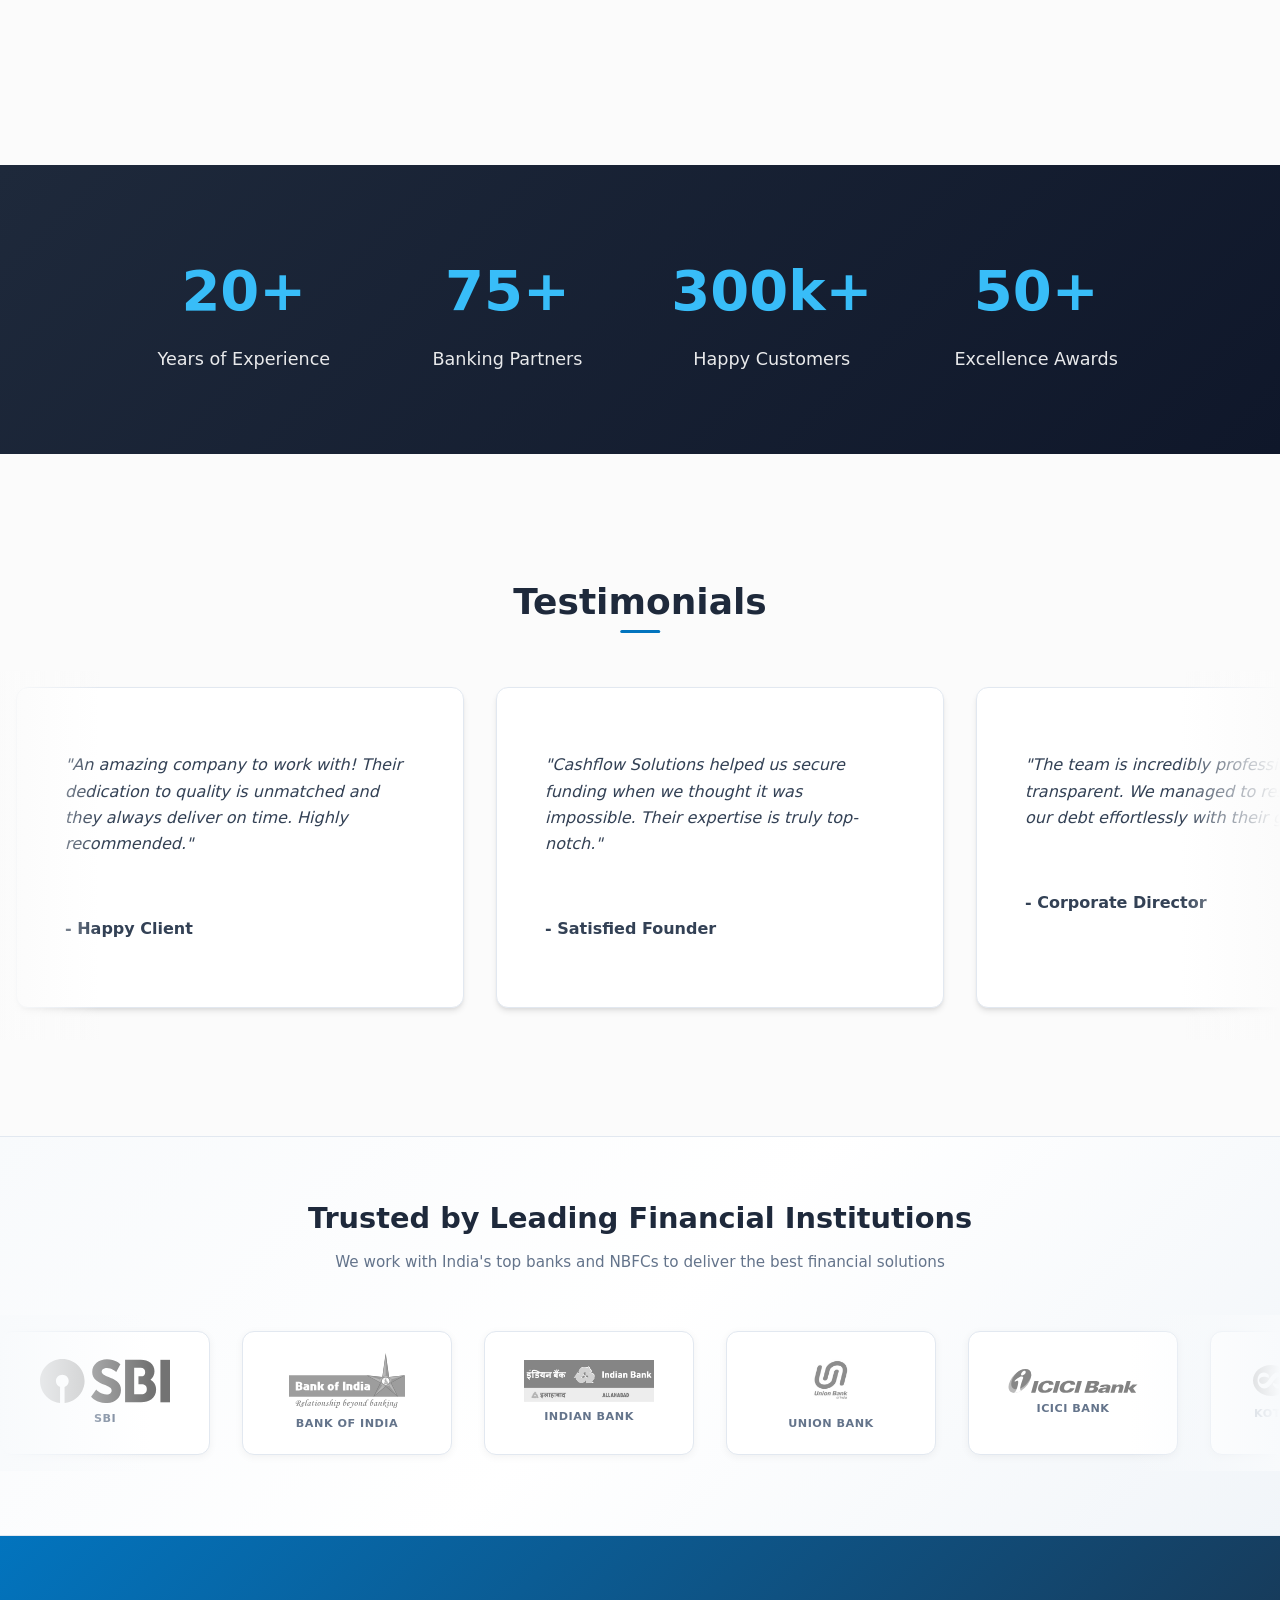
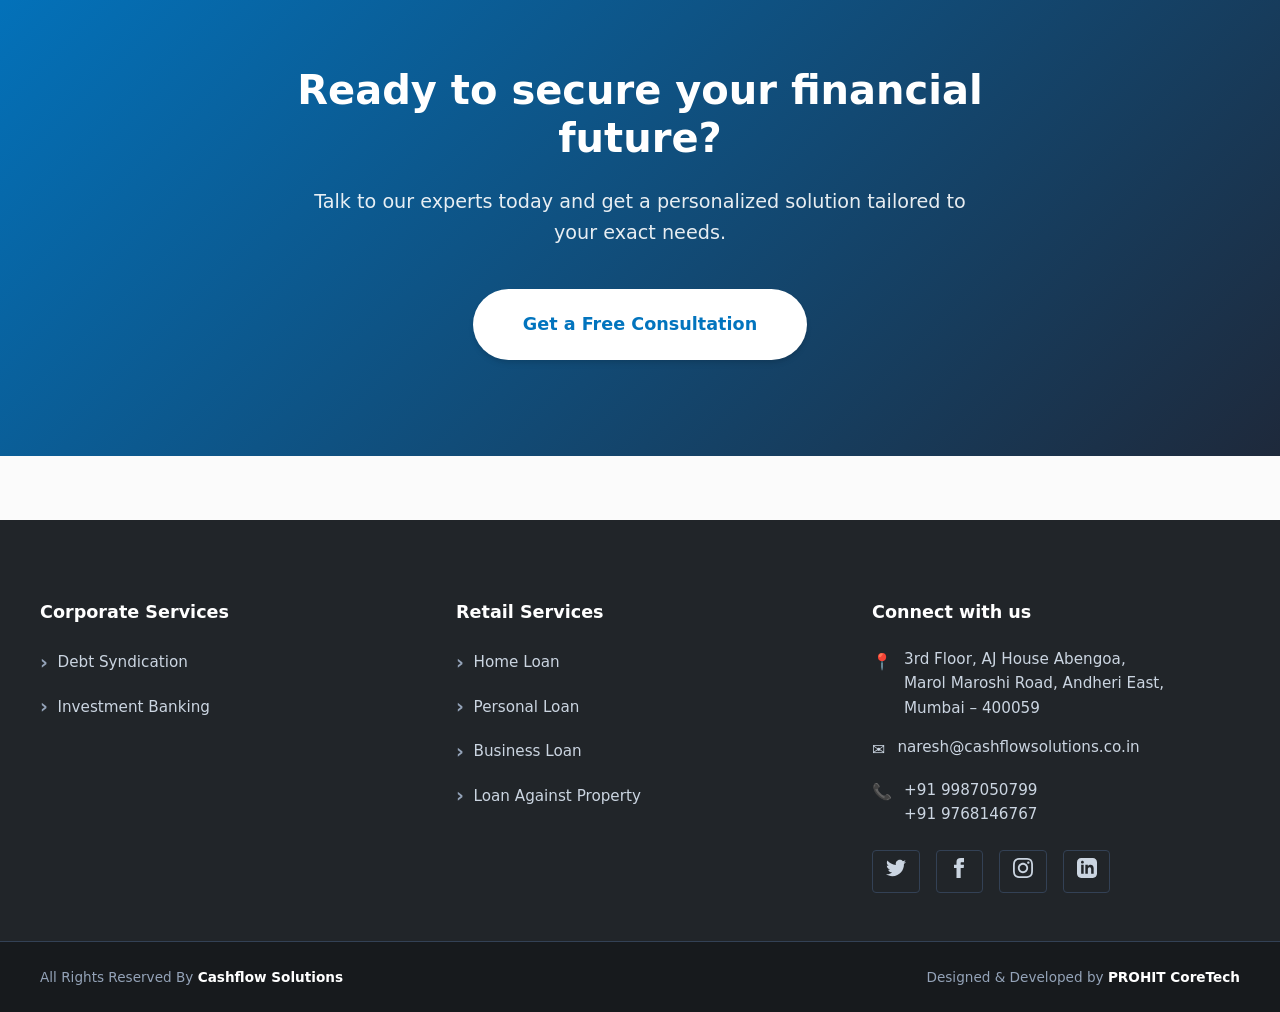
==== commit 3072d798: "feat: replace text bank names with logo images in home page marquee" ====
--- a/index.html
+++ b/index.html
@@ -233,26 +233,40 @@
         </section>
 
         <section class="partner-marquee-section animate-slide-up" style="animation-delay: 0.3s;">
-            <h2 style="text-align: center; margin-bottom: 2rem;">Trusted by Leading Financial Institutions</h2>
+            <div class="section-header">
+                <h2>Trusted by Leading Financial Institutions</h2>
+                <p>We work with India's top banks and NBFCs to deliver the best financial solutions</p>
+            </div>
             <div class="marquee-container">
                 <div class="marquee-content">
-                    <div class="partner-logo">HDFC Bank</div>
-                    <div class="partner-logo">ICICI Bank</div>
-                    <div class="partner-logo">Axis Bank</div>
-                    <div class="partner-logo">Kotak Mahindra</div>
-                    <div class="partner-logo">Bajaj Finserv</div>
-                    <div class="partner-logo">Tata Capital</div>
-                    <div class="partner-logo">Yes Bank</div>
-                    <div class="partner-logo">SBI</div>
-                    <!-- Duplicate for infinite scroll -->
-                    <div class="partner-logo">HDFC Bank</div>
-                    <div class="partner-logo">ICICI Bank</div>
-                    <div class="partner-logo">Axis Bank</div>
-                    <div class="partner-logo">Kotak Mahindra</div>
-                    <div class="partner-logo">Bajaj Finserv</div>
-                    <div class="partner-logo">Tata Capital</div>
-                    <div class="partner-logo">Yes Bank</div>
-                    <div class="partner-logo">SBI</div>
+                    <!-- Original set -->
+                    <div class="partner-logo-card"><img src="assets/bank-logo/State_Bank_of_Ind.svg" alt="State Bank of India"><span class="bank-label">SBI</span></div>
+                    <div class="partner-logo-card"><img src="assets/bank-logo/Bank_of_India.svg" alt="Bank of India"><span class="bank-label">Bank of India</span></div>
+                    <div class="partner-logo-card"><img src="assets/bank-logo/Indian bank.png" alt="Indian Bank"><span class="bank-label">Indian Bank</span></div>
+                    <div class="partner-logo-card"><img src="assets/bank-logo/union bank.jpeg" alt="Union Bank of India"><span class="bank-label">Union Bank</span></div>
+                    <div class="partner-logo-card"><img src="assets/bank-logo/ICICI_Bank.svg" alt="ICICI Bank"><span class="bank-label">ICICI Bank</span></div>
+                    <div class="partner-logo-card"><img src="assets/bank-logo/Kotak_Mahindra.svg" alt="Kotak Mahindra Bank"><span class="bank-label">Kotak Mahindra</span></div>
+                    <div class="partner-logo-card"><img src="assets/bank-logo/Axis_Bank.svg" alt="Axis Bank"><span class="bank-label">Axis Bank</span></div>
+                    <div class="partner-logo-card"><img src="assets/bank-logo/yes bank.png" alt="Yes Bank"><span class="bank-label">Yes Bank</span></div>
+                    <div class="partner-logo-card"><img src="assets/bank-logo/HDFC_Bank.svg" alt="HDFC Bank"><span class="bank-label">HDFC Bank</span></div>
+                    <div class="partner-logo-card"><img src="assets/bank-logo/Cholamandalam_Investment.svg" alt="Cholamandalam"><span class="bank-label">Chola</span></div>
+                    <div class="partner-logo-card"><img src="assets/bank-logo/Hero_FinCorp.svg" alt="Hero FinCorp"><span class="bank-label">Hero FinCorp</span></div>
+                    <div class="partner-logo-card"><img src="assets/bank-logo/tata capital.jpeg" alt="TATA Capital"><span class="bank-label">TATA Capital</span></div>
+                    <div class="partner-logo-card"><img src="assets/bank-logo/Poonawalla_Fincorp.svg" alt="Poonawalla Fincorp"><span class="bank-label">Poonawalla</span></div>
+                    <!-- Duplicate for seamless infinite loop -->
+                    <div class="partner-logo-card"><img src="assets/bank-logo/State_Bank_of_Ind.svg" alt="State Bank of India"><span class="bank-label">SBI</span></div>
+                    <div class="partner-logo-card"><img src="assets/bank-logo/Bank_of_India.svg" alt="Bank of India"><span class="bank-label">Bank of India</span></div>
+                    <div class="partner-logo-card"><img src="assets/bank-logo/Indian bank.png" alt="Indian Bank"><span class="bank-label">Indian Bank</span></div>
+                    <div class="partner-logo-card"><img src="assets/bank-logo/union bank.jpeg" alt="Union Bank of India"><span class="bank-label">Union Bank</span></div>
+                    <div class="partner-logo-card"><img src="assets/bank-logo/ICICI_Bank.svg" alt="ICICI Bank"><span class="bank-label">ICICI Bank</span></div>
+                    <div class="partner-logo-card"><img src="assets/bank-logo/Kotak_Mahindra.svg" alt="Kotak Mahindra Bank"><span class="bank-label">Kotak Mahindra</span></div>
+                    <div class="partner-logo-card"><img src="assets/bank-logo/Axis_Bank.svg" alt="Axis Bank"><span class="bank-label">Axis Bank</span></div>
+                    <div class="partner-logo-card"><img src="assets/bank-logo/yes bank.png" alt="Yes Bank"><span class="bank-label">Yes Bank</span></div>
+                    <div class="partner-logo-card"><img src="assets/bank-logo/HDFC_Bank.svg" alt="HDFC Bank"><span class="bank-label">HDFC Bank</span></div>
+                    <div class="partner-logo-card"><img src="assets/bank-logo/Cholamandalam_Investment.svg" alt="Cholamandalam"><span class="bank-label">Chola</span></div>
+                    <div class="partner-logo-card"><img src="assets/bank-logo/Hero_FinCorp.svg" alt="Hero FinCorp"><span class="bank-label">Hero FinCorp</span></div>
+                    <div class="partner-logo-card"><img src="assets/bank-logo/tata capital.jpeg" alt="TATA Capital"><span class="bank-label">TATA Capital</span></div>
+                    <div class="partner-logo-card"><img src="assets/bank-logo/Poonawalla_Fincorp.svg" alt="Poonawalla Fincorp"><span class="bank-label">Poonawalla</span></div>
                 </div>
             </div>
         </section>
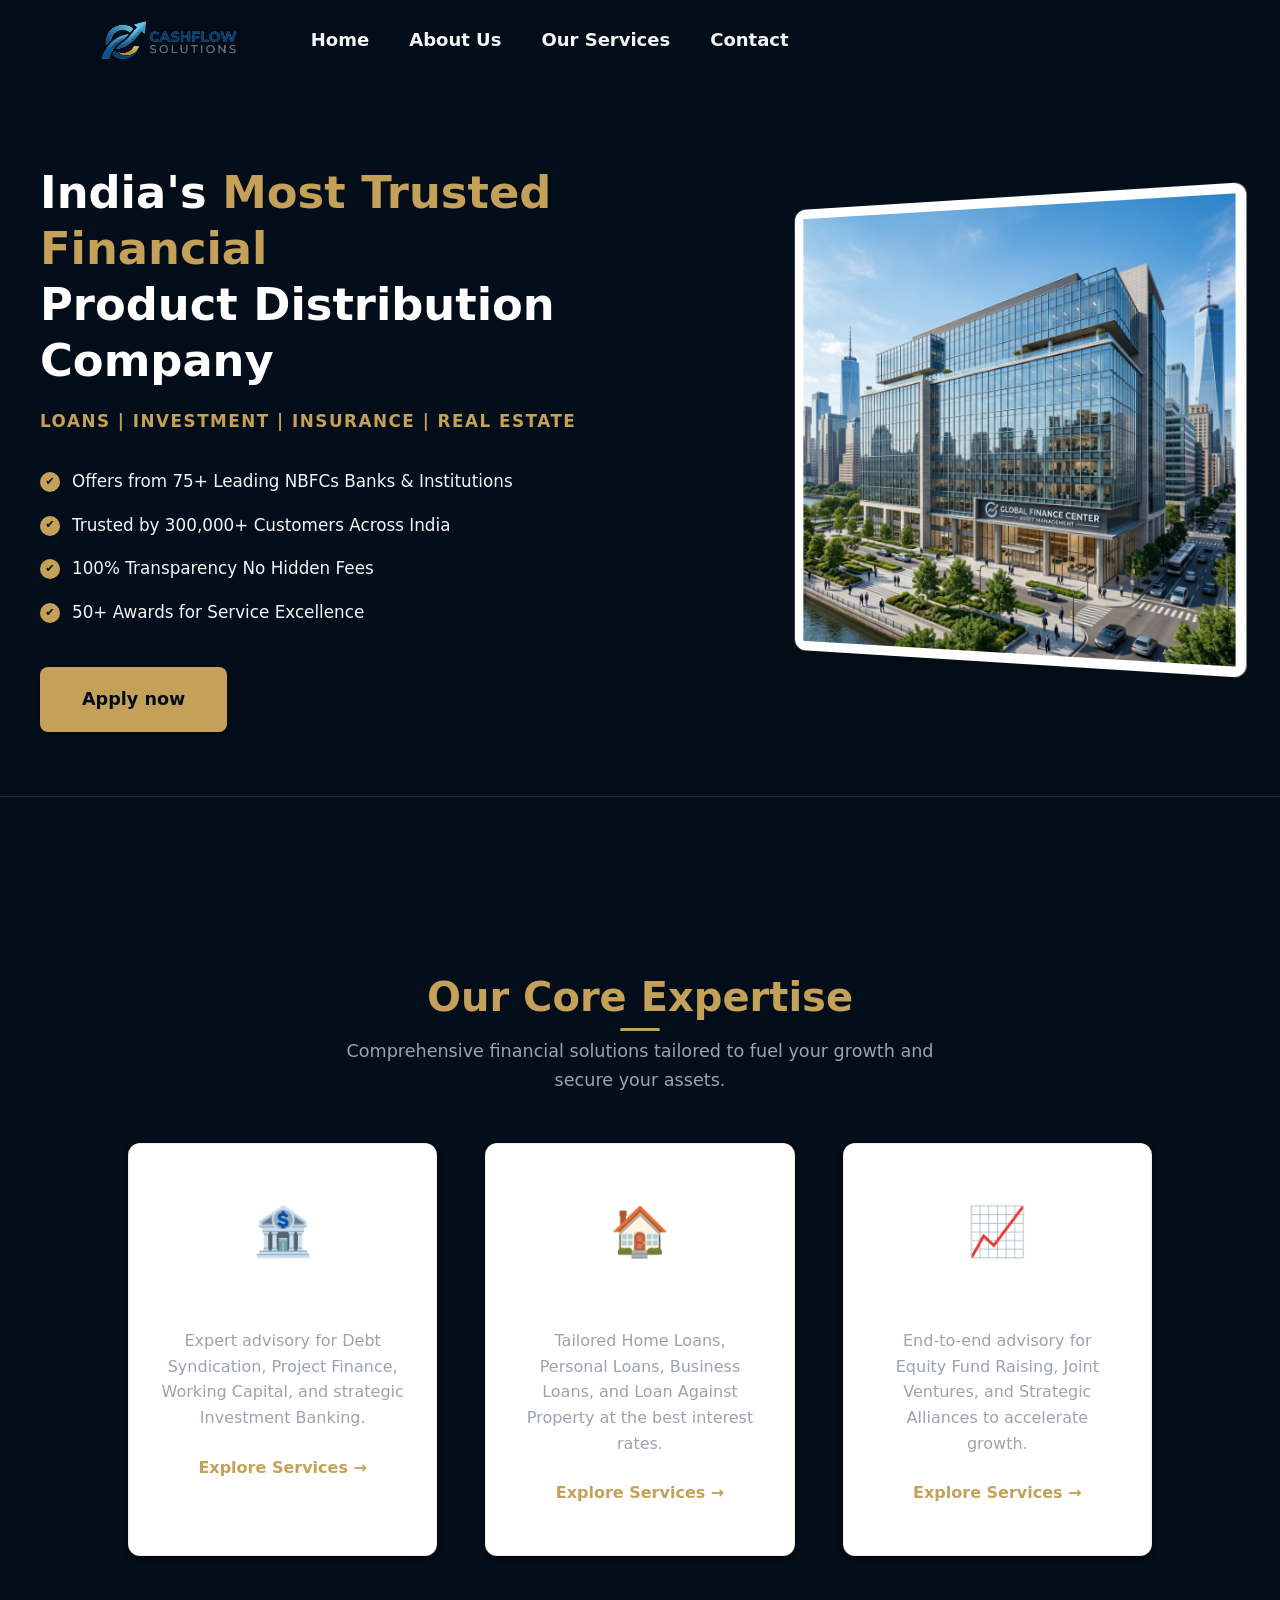
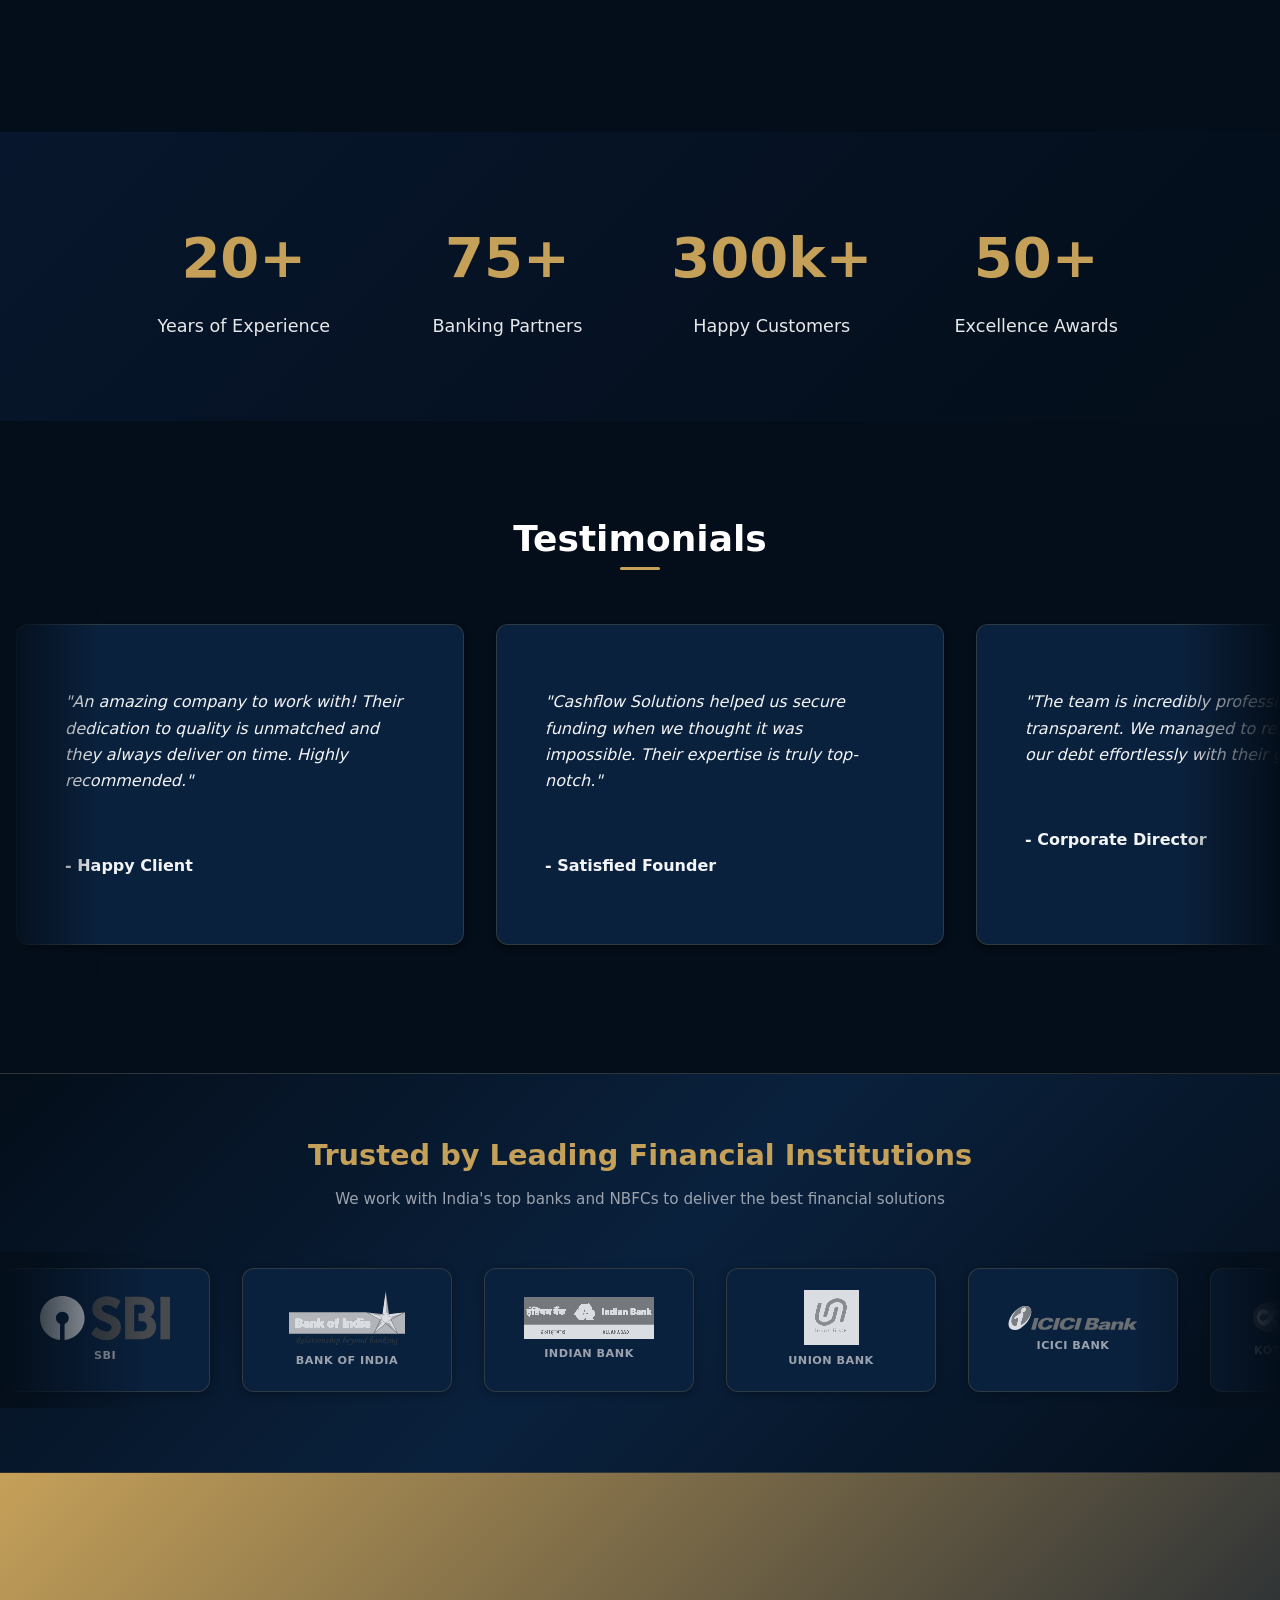
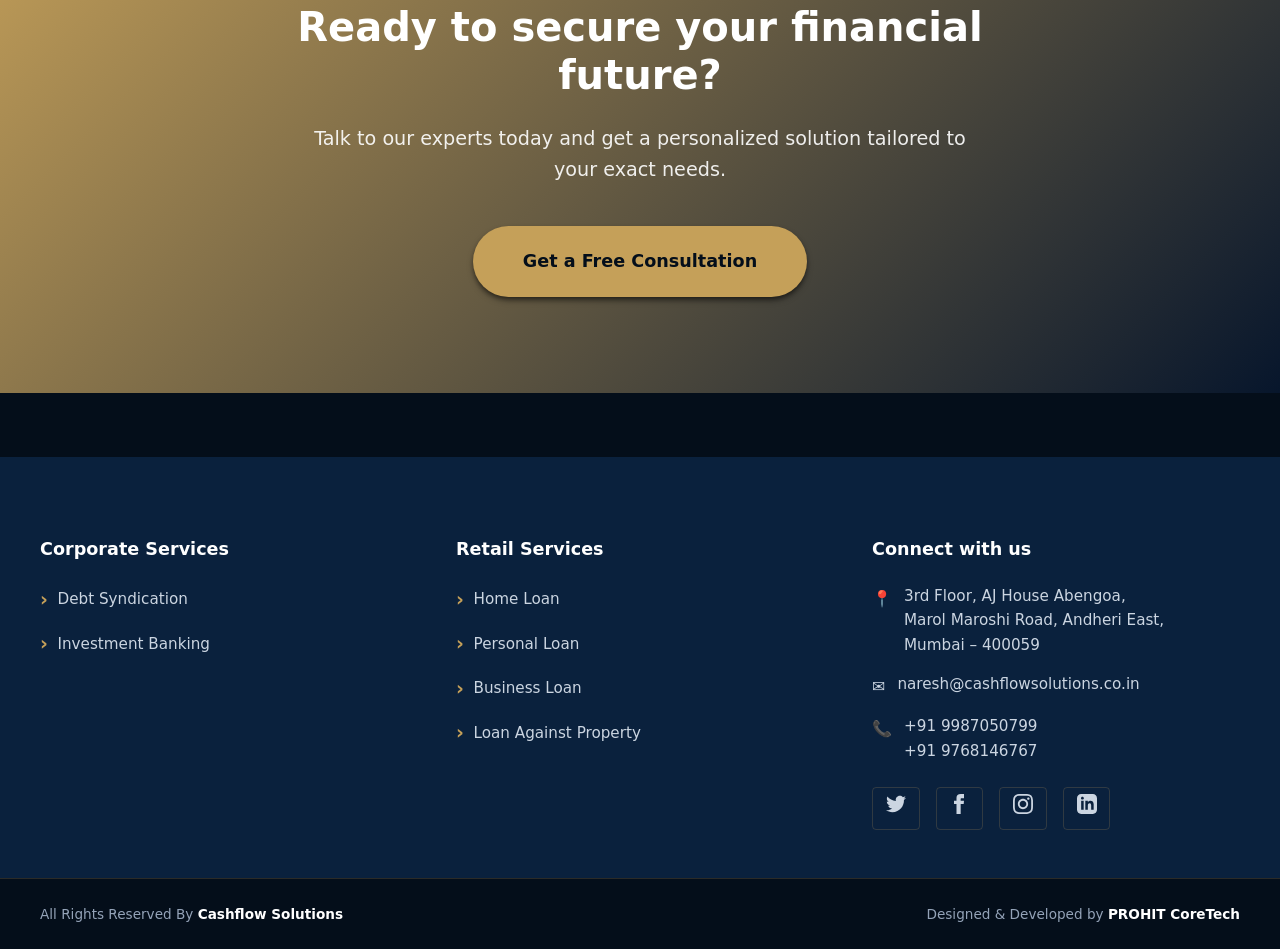
==== commit 89d4dc1b: "- Redefined global CSS theme variables under `:root` in `style.css` to use premium dark navy (#040e1" ====
--- a/index.html
+++ b/index.html
@@ -35,7 +35,7 @@
                 <div class="hero-slide">
                     <div class="hero-content">
                         <div class="hero-text-side animate-slide-up">
-                            <h1 class="hero-heading">India's <span style="color: #e53e3e;">Most Trusted Financial</span><br>Product Distribution <span style="color: #0274be;">Company</span></h1>
+                            <h1 class="hero-heading">India's <span style="color: var(--primary-blue);">Most Trusted Financial</span><br>Product Distribution Company</h1>
                             <p class="hero-sub">Loans | Investment | Insurance | Real Estate</p>
                             
                             <ul class="hero-features">
@@ -57,7 +57,7 @@
                 <div class="hero-slide">
                     <div class="hero-content">
                         <div class="hero-text-side">
-                            <h1 class="hero-heading">India's <span style="color: #e53e3e;">Most Trusted Financial</span><br>Product Distribution <span style="color: #0274be;">Company</span></h1>
+                            <h1 class="hero-heading">India's <span style="color: var(--primary-blue);">Most Trusted Financial</span><br>Product Distribution Company</h1>
                             <p class="hero-sub">Loans | Investment | Insurance | Real Estate</p>
                             
                             <ul class="hero-features">
@@ -79,7 +79,7 @@
                 <div class="hero-slide">
                     <div class="hero-content">
                         <div class="hero-text-side">
-                            <h1 class="hero-heading">India's <span style="color: #e53e3e;">Most Trusted Financial</span><br>Product Distribution <span style="color: #0274be;">Company</span></h1>
+                            <h1 class="hero-heading">India's <span style="color: var(--primary-blue);">Most Trusted Financial</span><br>Product Distribution Company</h1>
                             <p class="hero-sub">Loans | Investment | Insurance | Real Estate</p>
                             
                             <ul class="hero-features">
@@ -140,22 +140,22 @@
         </section>
 
         <!-- Trust Indicators Section -->
-        <section class="trust-indicators animate-slide-up" style="background: linear-gradient(135deg, var(--dark-slate), #0f172a); color: white; padding: 4rem 10%;">
+        <section class="trust-indicators animate-slide-up" style="background: linear-gradient(135deg, var(--dark-slate), var(--bg-page)); color: white; padding: 4rem 10%;">
             <div class="grid-4" style="text-align: center;">
                 <div class="trust-stat">
-                    <div style="font-size: 3.5rem; font-weight: 700; color: #38bdf8; margin-bottom: 0.5rem;">20+</div>
+                    <div style="font-size: 3.5rem; font-weight: 700; color: var(--primary-blue); margin-bottom: 0.5rem;">20+</div>
                     <div style="font-size: 1.1rem; opacity: 0.9;">Years of Experience</div>
                 </div>
                 <div class="trust-stat">
-                    <div style="font-size: 3.5rem; font-weight: 700; color: #38bdf8; margin-bottom: 0.5rem;">75+</div>
+                    <div style="font-size: 3.5rem; font-weight: 700; color: var(--primary-blue); margin-bottom: 0.5rem;">75+</div>
                     <div style="font-size: 1.1rem; opacity: 0.9;">Banking Partners</div>
                 </div>
                 <div class="trust-stat">
-                    <div style="font-size: 3.5rem; font-weight: 700; color: #38bdf8; margin-bottom: 0.5rem;">300k+</div>
+                    <div style="font-size: 3.5rem; font-weight: 700; color: var(--primary-blue); margin-bottom: 0.5rem;">300k+</div>
                     <div style="font-size: 1.1rem; opacity: 0.9;">Happy Customers</div>
                 </div>
                 <div class="trust-stat">
-                    <div style="font-size: 3.5rem; font-weight: 700; color: #38bdf8; margin-bottom: 0.5rem;">50+</div>
+                    <div style="font-size: 3.5rem; font-weight: 700; color: var(--primary-blue); margin-bottom: 0.5rem;">50+</div>
                     <div style="font-size: 1.1rem; opacity: 0.9;">Excellence Awards</div>
                 </div>
             </div>
--- a/assets/css/style.css
+++ b/assets/css/style.css
@@ -2,24 +2,28 @@
 @import url('https://fonts.googleapis.com/css2?family=Montserrat:wght@300;400;500;600;700;800&display=swap');
 
 :root {
-  /* Cashflow Solutions Inspired Colors */
-  --primary-blue: #0274be;
-  --primary-blue-hover: #025a94;
-  --dark-slate: #1e293b;
-  --text-main: #334155;
-  --text-muted: #64748b;
+  /* Executive Navy & Gold Theme Colors */
+  --primary-blue: #c5a059; /* Gold accent */
+  --primary-blue-hover: #b48e47; /* Darker Gold for hover */
+  --dark-slate: #07162c; /* Navy blue */
+  --text-main: #f3f4f6; /* Off-white for high contrast on dark bg */
+  --text-muted: #9ca3af; /* Muted light gray */
   
   /* Backgrounds */
-  --bg-page: #fbfbfb;
-  --bg-card: #ffffff;
-  --bg-header: rgba(255, 255, 255, 0.9);
+  --bg-page: #040e1a; /* Dark Navy page background */
+  --bg-card: #0a213d; /* Lighter Navy card background */
+  --bg-header: rgba(4, 14, 26, 0.95); /* Semi-transparent header */
+  
+  /* Fallback aliases for other layout references */
+  --primary-color: var(--primary-blue);
+  --accent-color: var(--primary-blue-hover);
   
   /* Borders and Shadows */
-  --border-subtle: #e2e8f0;
-  --shadow-sm: 0 1px 2px 0 rgba(0, 0, 0, 0.05);
-  --shadow-md: 0 4px 6px -1px rgba(0, 0, 0, 0.1), 0 2px 4px -1px rgba(0, 0, 0, 0.06);
-  --shadow-lg: 0 10px 15px -3px rgba(0, 0, 0, 0.1), 0 4px 6px -2px rgba(0, 0, 0, 0.05);
-  --shadow-hover: 0 20px 25px -5px rgba(0, 0, 0, 0.1), 0 10px 10px -5px rgba(0, 0, 0, 0.04);
+  --border-subtle: rgba(197, 160, 89, 0.2); /* Subtle Gold border */
+  --shadow-sm: 0 1px 2px 0 rgba(0, 0, 0, 0.5);
+  --shadow-md: 0 4px 6px -1px rgba(0, 0, 0, 0.5), 0 2px 4px -1px rgba(0, 0, 0, 0.3);
+  --shadow-lg: 0 10px 15px -3px rgba(0, 0, 0, 0.6), 0 4px 6px -2px rgba(0, 0, 0, 0.4);
+  --shadow-hover: 0 20px 25px -5px rgba(197, 160, 89, 0.15), 0 10px 10px -5px rgba(0, 0, 0, 0.5);
   
   --font-main: 'Montserrat', system-ui, -apple-system, sans-serif;
   --border-radius-md: 8px;
@@ -46,7 +50,7 @@
 /* Header & Nav */
 header {
   background: transparent;
-  color: var(--dark-slate);
+  color: var(--text-main);
   padding: 12px 48px 12px 80px; /* Increased left padding */
   height: 80px;
   display: flex;
@@ -58,7 +62,7 @@
   left: 0;
   width: 100%;
   box-sizing: border-box;
-  background: rgba(255, 255, 255, 0.95);
+  background: var(--bg-header);
   backdrop-filter: blur(10px);
   -webkit-backdrop-filter: blur(10px);
   z-index: 100;
@@ -155,7 +159,7 @@
 .dropdown-content {
   display: none;
   position: absolute;
-  background-color: #ffffff;
+  background-color: var(--bg-card);
   min-width: 200px;
   box-shadow: var(--shadow-lg);
   border-radius: var(--border-radius-md);
@@ -181,7 +185,7 @@
   display: none;
 }
 .dropdown-content a:hover {
-  background-color: #f1f5f9;
+  background-color: rgba(197, 160, 89, 0.1);
   color: var(--primary-blue);
 }
 .dropdown:hover .dropdown-content {
@@ -199,7 +203,7 @@
 
 /* Typography */
 h1, h2, h3, h4 {
-  color: var(--dark-slate);
+  color: #ffffff;
   font-weight: 700;
   line-height: 1.2;
 }
@@ -255,11 +259,10 @@
 .info-section h2 {
   text-align: center;
   font-size: 2.25rem;
-  margin-bottom: 3rem;
+  margin: 0 auto 3rem auto;
   position: relative;
-  display: inline-block;
-  left: 50%;
-  transform: translateX(-50%);
+  display: block;
+  width: fit-content;
 }
 
 .info-section h2::after {
@@ -331,7 +334,7 @@
   left: 0;
   width: 100%;
   height: 4px;
-  background: linear-gradient(90deg, var(--primary-blue), #38bdf8);
+  background: linear-gradient(90deg, var(--primary-blue), #fff3d1);
   opacity: 0;
   transition: opacity 0.3s ease;
 }
@@ -375,7 +378,7 @@
 
 /* Dark Theme Footer */
 footer {
-  background-color: #212529; /* Dark slate background */
+  background-color: var(--bg-card); /* Dark Navy card background */
   color: #e2e8f0;
   padding: 4rem 0 0; /* No bottom padding since bottom bar has it */
   margin-top: 4rem;
@@ -414,7 +417,7 @@
 
 .footer-links li::before {
   content: '›';
-  color: #94a3b8;
+  color: var(--primary-blue);
   margin-right: 0.6rem;
   font-size: 1.2rem;
   font-weight: bold;
@@ -445,9 +448,9 @@
 }
 
 .footer-bottom {
-  background-color: #171a1d;
+  background-color: var(--bg-page);
   padding: 1.5rem 2rem;
-  border-top: 1px solid #334155;
+  border-top: 1px solid var(--border-subtle);
   color: #94a3b8;
   font-size: 0.85rem;
 }
@@ -464,7 +467,7 @@
   font-size: 0.95rem;
   font-weight: 500;
   transition: color 0.3s ease;
-  border: 1px solid #334155;
+  border: 1px solid var(--border-subtle);
   padding: 0.4rem 0.8rem;
   border-radius: 4px;
 }
@@ -534,7 +537,7 @@
   display: block;
   margin-bottom: 0.5rem;
   font-weight: 500;
-  color: var(--dark-slate);
+  color: var(--text-main);
 }
 
 .contact-form input,
@@ -555,14 +558,14 @@
 .contact-form textarea:focus {
   outline: none;
   border-color: var(--primary-blue);
-  box-shadow: 0 0 0 3px rgba(2, 116, 190, 0.1);
+  box-shadow: 0 0 0 3px rgba(197, 160, 89, 0.1);
 }
 
 /* Complex Hero Section */
 .hero-complex {
   position: relative;
   width: 100%;
-  background-color: #fdfdfd;
+  background-color: var(--bg-page);
   overflow: hidden;
   border-bottom: 1px solid var(--border-subtle);
 }
@@ -584,13 +587,13 @@
   font-size: 2.8rem;
   line-height: 1.25;
   margin-bottom: 1.2rem;
-  color: #1e293b;
+  color: #ffffff;
   font-weight: 800;
 }
 
 .hero-sub {
   font-size: 1.05rem;
-  color: #475569;
+  color: var(--primary-blue);
   margin-bottom: 2rem;
   font-weight: 600;
   letter-spacing: 1.5px;
@@ -605,15 +608,15 @@
 
 .hero-features li {
   font-size: 1.05rem;
-  color: #334155;
+  color: var(--text-main);
   margin-bottom: 1rem;
   display: flex;
   align-items: center;
 }
 
 .check-icon {
-  color: white;
-  background: #e53e3e; /* Red checkmark background */
+  color: #040e1a;
+  background: var(--primary-blue); /* Gold checkmark background */
   border-radius: 50%;
   width: 20px;
   height: 20px;
@@ -626,7 +629,9 @@
 }
 
 .hero-btn {
-  background-color: #0274be;
+  background-color: var(--primary-blue);
+  color: #040e1a !important;
+  font-weight: 700;
   padding: 1rem 2.5rem;
   font-size: 1.1rem;
   border-radius: 8px; /* Slightly squarer for corporate look */
@@ -747,9 +752,9 @@
   text-align: center;
   padding: 3rem 2rem;
   border-radius: 16px;
-  background: linear-gradient(180deg, #ffffff 0%, #f8fafc 100%);
-  border: 1px solid rgba(2, 116, 190, 0.1);
-  box-shadow: 0 4px 20px rgba(0, 0, 0, 0.03);
+  background: linear-gradient(180deg, var(--bg-card) 0%, var(--bg-page) 100%);
+  border: 1px solid var(--border-subtle);
+  box-shadow: 0 4px 20px rgba(0, 0, 0, 0.3);
   transition: all 0.4s cubic-bezier(0.4, 0, 0.2, 1);
   position: relative;
   overflow: hidden;
@@ -762,14 +767,14 @@
   left: 0;
   width: 100%;
   height: 6px;
-  background: linear-gradient(90deg, #0274be, #38bdf8, #0ea5e9);
+  background: linear-gradient(90deg, var(--primary-blue), #ffd700, var(--primary-blue-hover));
   opacity: 0.8;
 }
 
 .profile-card:hover {
   transform: translateY(-10px);
-  box-shadow: 0 15px 30px rgba(2, 116, 190, 0.15);
-  border-color: rgba(2, 116, 190, 0.3);
+  box-shadow: 0 15px 30px rgba(197, 160, 89, 0.15);
+  border-color: var(--primary-blue);
 }
 
 .profile-placeholder {
@@ -777,37 +782,54 @@
   height: 130px;
   border-radius: 50%;
   margin-bottom: 1.8rem;
-  background: linear-gradient(135deg, #e0f2fe 0%, #bae6fd 100%);
-  border: 4px solid #ffffff;
-  box-shadow: 0 8px 16px rgba(2, 116, 190, 0.15);
+  background: linear-gradient(135deg, var(--bg-page) 0%, var(--bg-card) 100%);
+  border: 4px solid var(--bg-card);
+  box-shadow: 0 8px 16px rgba(197, 160, 89, 0.15);
   display: flex;
   align-items: center;
   justify-content: center;
   position: relative;
+  overflow: hidden;
 }
 
 .profile-placeholder::before {
   content: '👤';
   font-size: 3.5rem;
   opacity: 0.5;
+  position: absolute;
+}
+
+/* Hide emoji when a real photo is present */
+.profile-placeholder:has(img)::before {
+  display: none;
+}
+
+.profile-placeholder img {
+  position: absolute;
+  inset: 0;
+  width: 100%;
+  height: 100%;
+  object-fit: cover;
+  object-position: center top;
+  border-radius: 50%;
 }
 
 .profile-card h3 {
   margin-bottom: 0.4rem;
   font-size: 1.5rem;
-  color: #0f172a;
+  color: #ffffff;
   font-weight: 700;
   letter-spacing: -0.5px;
 }
 
 .profile-card .role {
   font-weight: 600;
-  color: #0274be;
+  color: var(--primary-blue);
   margin-bottom: 1.8rem;
   font-size: 0.85rem;
   text-transform: uppercase;
   letter-spacing: 1.5px;
-  background: rgba(2, 116, 190, 0.1);
+  background: rgba(197, 160, 89, 0.1);
   padding: 6px 16px;
   border-radius: 20px;
   display: inline-block;
@@ -817,12 +839,12 @@
   text-align: left;
   font-size: 0.95rem;
   line-height: 1.6;
-  color: #475569;
-  background: #ffffff;
+  color: var(--text-muted);
+  background: var(--bg-card);
   padding: 1.5rem;
   border-radius: 12px;
-  border-left: 4px solid #0274be;
-  box-shadow: 0 2px 8px rgba(0, 0, 0, 0.04);
+  border-left: 4px solid var(--primary-blue);
+  box-shadow: 0 2px 8px rgba(0, 0, 0, 0.3);
   width: 100%;
   box-sizing: border-box;
 }
@@ -832,7 +854,7 @@
 }
 
 .profile-info p strong {
-  color: #1e293b;
+  color: var(--text-main);
   display: block;
   margin-bottom: 0.2rem;
   font-size: 0.85rem;
@@ -854,7 +876,7 @@
 .sub-products strong {
   display: block;
   margin-bottom: 1rem;
-  color: var(--dark-slate);
+  color: var(--primary-blue);
 }
 
 .icon-grid {
@@ -988,7 +1010,7 @@
 /* Partner Marquee */
 .partner-marquee-section {
   padding: 4rem 0;
-  background: linear-gradient(135deg, #f8fafc 0%, #ffffff 50%, #f1f5f9 100%);
+  background: linear-gradient(135deg, var(--bg-page) 0%, var(--bg-card) 50%, var(--bg-page) 100%);
   border-top: 1px solid var(--border-subtle);
   border-bottom: 1px solid var(--border-subtle);
   overflow: hidden;
@@ -1001,7 +1023,7 @@
 .partner-marquee-section .section-header h2 {
   font-size: 1.8rem;
   font-weight: 700;
-  color: var(--dark-slate);
+  color: var(--primary-blue);
   margin: 0 0 0.5rem 0;
 }
 .partner-marquee-section .section-header p {
@@ -1024,11 +1046,11 @@
 }
 .marquee-container::before {
   left: 0;
-  background: linear-gradient(to right, #f8fafc 0%, transparent 100%);
+  background: linear-gradient(to right, var(--bg-page) 0%, transparent 100%);
 }
 .marquee-container::after {
   right: 0;
-  background: linear-gradient(to left, #f8fafc 0%, transparent 100%);
+  background: linear-gradient(to left, var(--bg-page) 0%, transparent 100%);
 }
 @keyframes scrollRightToLeft {
   0% { transform: translateX(0); }
@@ -1050,18 +1072,18 @@
   flex-direction: column;
   align-items: center;
   justify-content: center;
-  background: #ffffff;
-  border: 1px solid #e2e8f0;
+  background: var(--bg-card);
+  border: 1px solid var(--border-subtle);
   border-radius: 12px;
   padding: 1rem 1.5rem;
   min-width: 160px;
   height: 90px;
-  box-shadow: 0 2px 8px rgba(0,0,0,0.05);
+  box-shadow: 0 2px 8px rgba(0,0,0,0.3);
   transition: all 0.3s ease;
   flex-shrink: 0;
 }
 .partner-logo-card:hover {
-  box-shadow: 0 8px 20px rgba(2, 116, 190, 0.15);
+  box-shadow: 0 8px 20px rgba(197, 160, 89, 0.15);
   border-color: var(--primary-blue);
   transform: translateY(-3px);
 }
@@ -1071,7 +1093,7 @@
   width: auto;
   height: auto;
   object-fit: contain;
-  filter: grayscale(100%) opacity(0.65);
+  filter: grayscale(100%) brightness(2) opacity(0.85);
   transition: filter 0.3s ease;
 }
 .partner-logo-card:hover img {
@@ -1128,16 +1150,17 @@
   opacity: 0.9;
 }
 .cta-button {
-  background: white !important;
-  color: var(--primary-blue) !important;
+  background: var(--primary-blue) !important;
+  color: #040e1a !important;
   font-weight: 700 !important;
   padding: 1.2rem 3rem !important;
   font-size: 1.1rem !important;
   border-radius: 50px !important;
   display: inline-block;
+  transition: all 0.3s ease;
 }
 .cta-button:hover {
-  background: #f8fafc !important;
+  background: var(--primary-blue-hover) !important;
   transform: translateY(-3px) !important;
-  box-shadow: 0 10px 20px rgba(0,0,0,0.2) !important;
-}
+  box-shadow: 0 10px 20px rgba(197, 160, 89, 0.3) !important;
+}
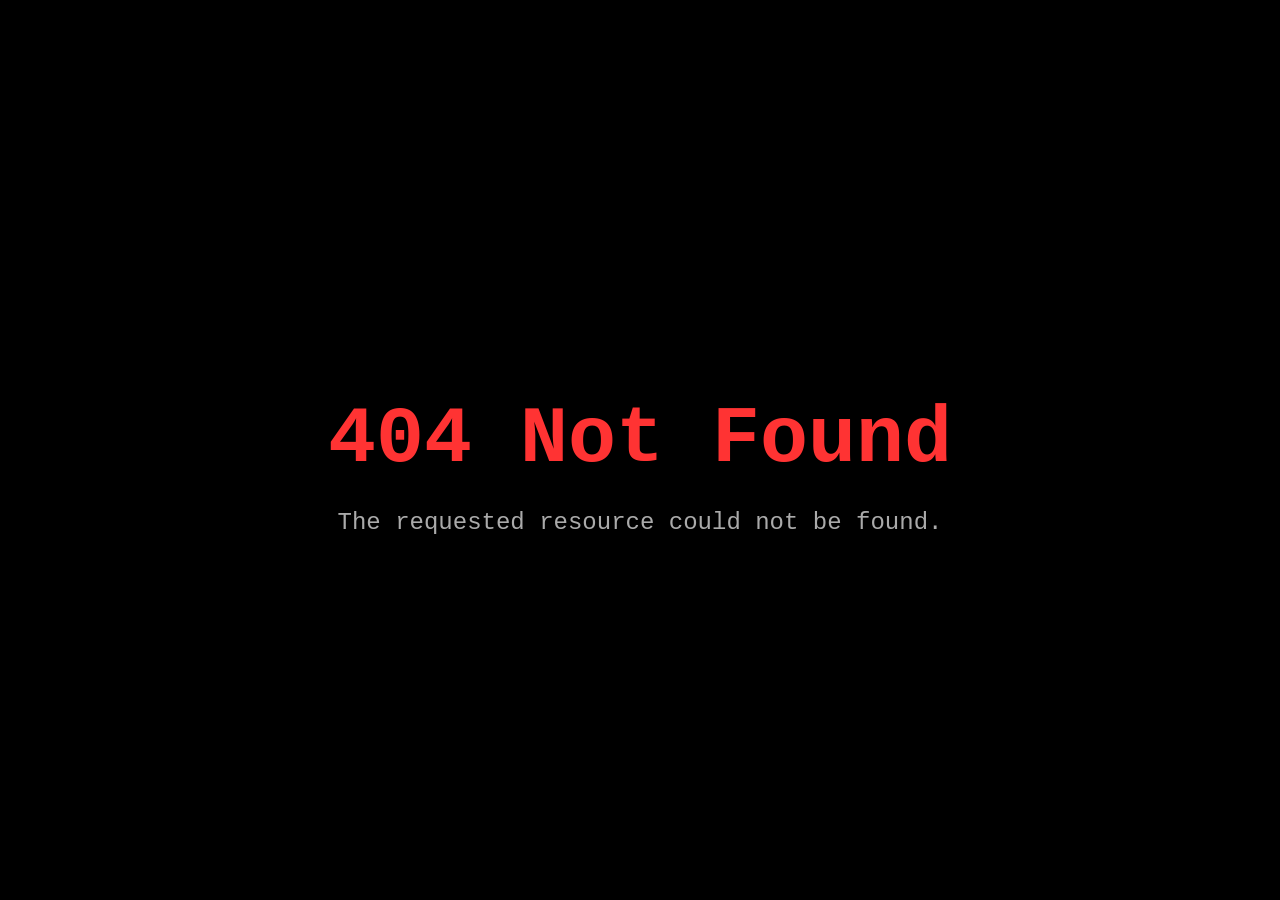
==== commit 150ff1c3: "update" ====
--- a/index.html
+++ b/index.html
@@ -1,347 +1,20 @@
 <!DOCTYPE html>
+
 <html lang="en">
 <head>
     <meta charset="UTF-8">
     <meta name="viewport" content="width=device-width, initial-scale=1.0">
-    <meta name="description" content="Welcome to Cashflow Solutions. We provide expert financial and consulting services tailored to your business needs.">
-    <meta http-equiv="Content-Security-Policy" content="default-src 'self'; style-src 'self' 'unsafe-inline' https://fonts.googleapis.com; font-src 'self' https://fonts.gstatic.com; img-src 'self' data:; script-src 'self';">
-    <title>Cashflow Solutions - Home</title>
-    <link href="https://fonts.googleapis.com/css2?family=Inter:wght@400;500;600;700&display=swap" rel="stylesheet">
-    <link rel="stylesheet" href="assets/css/style.css">
-    <link rel="icon" type="image/png" href="assets/images/website_icon.png">
+    <title>404 Not Found</title>
+    <style>
+        body { font-family: 'Courier New', Courier, monospace; display: flex; justify-content: center; align-items: center; height: 100vh; margin: 0; background-color: #000; color: #fff; text-align: center; }
+        h1 { font-size: 5rem; margin-bottom: 0.5rem; color: #ff3333; }
+        p { font-size: 1.5rem; color: #aaa; }
+    </style>
 </head>
 <body>
-    <header class="animate-fade-in">
-        <a href="index.html" class="logo"><img src="assets/images/cashflow_solutions_logo.png" alt="Cashflow Solutions"></a>
-        <nav>
-            <a href="index.html">Home</a>
-            <a href="about.html">About Us</a>
-            <div class="dropdown">
-                <a href="#" class="dropbtn">Our Services</a>
-                <div class="dropdown-content">
-                    <a href="retail-services.html">Retail Service</a>
-                    <a href="corporate-services.html">Corporate Services</a>
-                </div>
-            </div>
-            <!-- <a href="products.html">Products</a> -->
-            <a href="contact.html">Contact</a>
-        </nav>
-    </header>
-
-    <main style="padding: 0; max-width: 100%;">
-        <section class="hero-complex">
-            <div class="hero-slider-track">
-                <!-- Slide 1 -->
-                <div class="hero-slide">
-                    <div class="hero-content">
-                        <div class="hero-text-side animate-slide-up">
-                            <h1 class="hero-heading">India's <span style="color: var(--primary-blue);">Most Trusted Financial</span><br>Product Distribution Company</h1>
-                            <p class="hero-sub">Loans | Investment | Insurance | Real Estate</p>
-                            
-                            <ul class="hero-features">
-                                <li><span class="check-icon">✔</span> Offers from 75+ Leading NBFCs Banks & Institutions</li>
-                                <li><span class="check-icon">✔</span> Trusted by 300,000+ Customers Across India</li>
-                                <li><span class="check-icon">✔</span> 100% Transparency No Hidden Fees</li>
-                                <li><span class="check-icon">✔</span> 50+ Awards for Service Excellence</li>
-                            </ul>
-                            
-                            <a href="contact.html" class="button hero-btn">Apply now</a>
-                        </div>
-                        <div class="hero-image-side animate-fade-in" style="animation-delay: 0.3s;">
-                            <img src="assets/images/building_banner.png" alt="Office Building" class="building-img">
-                        </div>
-                    </div>
-                </div>
-                
-                <!-- Slide 2 -->
-                <div class="hero-slide">
-                    <div class="hero-content">
-                        <div class="hero-text-side">
-                            <h1 class="hero-heading">India's <span style="color: var(--primary-blue);">Most Trusted Financial</span><br>Product Distribution Company</h1>
-                            <p class="hero-sub">Loans | Investment | Insurance | Real Estate</p>
-                            
-                            <ul class="hero-features">
-                                <li><span class="check-icon">✔</span> Offers from 75+ Leading NBFCs Banks & Institutions</li>
-                                <li><span class="check-icon">✔</span> Trusted by 300,000+ Customers Across India</li>
-                                <li><span class="check-icon">✔</span> 100% Transparency No Hidden Fees</li>
-                                <li><span class="check-icon">✔</span> 50+ Awards for Service Excellence</li>
-                            </ul>
-                            
-                            <a href="contact.html" class="button hero-btn">Apply now</a>
-                        </div>
-                        <div class="hero-image-side">
-                            <img src="assets/images/modern_office_interior.png" alt="Office Interior" class="building-img">
-                        </div>
-                    </div>
-                </div>
-                
-                <!-- Slide 3 (Clone of Slide 1 for infinite loop) -->
-                <div class="hero-slide">
-                    <div class="hero-content">
-                        <div class="hero-text-side">
-                            <h1 class="hero-heading">India's <span style="color: var(--primary-blue);">Most Trusted Financial</span><br>Product Distribution Company</h1>
-                            <p class="hero-sub">Loans | Investment | Insurance | Real Estate</p>
-                            
-                            <ul class="hero-features">
-                                <li><span class="check-icon">✔</span> Offers from 75+ Leading NBFCs Banks & Institutions</li>
-                                <li><span class="check-icon">✔</span> Trusted by 300,000+ Customers Across India</li>
-                                <li><span class="check-icon">✔</span> 100% Transparency No Hidden Fees</li>
-                                <li><span class="check-icon">✔</span> 50+ Awards for Service Excellence</li>
-                            </ul>
-                            
-                            <a href="contact.html" class="button hero-btn">Apply now</a>
-                        </div>
-                        <div class="hero-image-side">
-                            <img src="assets/images/building_banner.png" alt="Office Building" class="building-img">
-                        </div>
-                    </div>
-                </div>
-            </div>
-
-            <!-- The animated red banner ticker at the bottom of the hero -->
-            <!-- 
-            <div class="ticker-banner">
-                <div class="ticker-content">
-                    <span>- OFFERS FROM 25+ LEADING BANKS & INSTITUTIONS - 3,00,000+ CUSTOMERS ACROSS INDIA - 100% TRANSPARENCY -</span>
-                    <span>- OFFERS FROM 25+ LEADING BANKS & INSTITUTIONS - 3,00,000+ CUSTOMERS ACROSS INDIA - 100% TRANSPARENCY -</span>
-                    <span>- OFFERS FROM 25+ LEADING BANKS & INSTITUTIONS - 3,00,000+ CUSTOMERS ACROSS INDIA - 100% TRANSPARENCY -</span>
-                    <span>- OFFERS FROM 25+ LEADING BANKS & INSTITUTIONS - 3,00,000+ CUSTOMERS ACROSS INDIA - 100% TRANSPARENCY -</span>
-                </div>
-            </div>
-            -->
-        </section>
-
-        <!-- Core Expertise Section -->
-        <section class="info-section animate-slide-up" style="background-color: var(--bg-page); padding: 5rem 10%;">
-            <div style="text-align: center; margin-bottom: 3rem;">
-                <h2 style="color: var(--primary-blue); font-size: 2.5rem; margin-bottom: 1rem;">Our Core Expertise</h2>
-                <p style="color: var(--text-muted); font-size: 1.1rem; max-width: 600px; margin: 0 auto;">Comprehensive financial solutions tailored to fuel your growth and secure your assets.</p>
-            </div>
-            <div class="grid-3">
-                <div class="service-card-modern">
-                    <div class="icon-wrapper" style="font-size: 3rem; margin-bottom: 1rem;">🏦</div>
-                    <h3 style="margin-bottom: 1rem;">Corporate Services</h3>
-                    <p style="color: var(--text-muted); margin-bottom: 1.5rem; line-height: 1.6;">Expert advisory for Debt Syndication, Project Finance, Working Capital, and strategic Investment Banking.</p>
-                    <a href="corporate-services.html" class="learn-more-link" style="color: var(--primary-blue); font-weight: 600; text-decoration: none;">Explore Services &rarr;</a>
-                </div>
-                <div class="service-card-modern">
-                    <div class="icon-wrapper" style="font-size: 3rem; margin-bottom: 1rem;">🏠</div>
-                    <h3 style="margin-bottom: 1rem;">Retail Services</h3>
-                    <p style="color: var(--text-muted); margin-bottom: 1.5rem; line-height: 1.6;">Tailored Home Loans, Personal Loans, Business Loans, and Loan Against Property at the best interest rates.</p>
-                    <a href="retail-services.html" class="learn-more-link" style="color: var(--primary-blue); font-weight: 600; text-decoration: none;">Explore Services &rarr;</a>
-                </div>
-                <div class="service-card-modern">
-                    <div class="icon-wrapper" style="font-size: 3rem; margin-bottom: 1rem;">📈</div>
-                    <h3 style="margin-bottom: 1rem;">Investment Banking</h3>
-                    <p style="color: var(--text-muted); margin-bottom: 1.5rem; line-height: 1.6;">End-to-end advisory for Equity Fund Raising, Joint Ventures, and Strategic Alliances to accelerate growth.</p>
-                    <a href="corporate-services.html#investment-banking" class="learn-more-link" style="color: var(--primary-blue); font-weight: 600; text-decoration: none;">Explore Services &rarr;</a>
-                </div>
-            </div>
-        </section>
-
-        <!-- Trust Indicators Section -->
-        <section class="trust-indicators animate-slide-up" style="background: linear-gradient(135deg, var(--dark-slate), var(--bg-page)); color: white; padding: 4rem 10%;">
-            <div class="grid-4" style="text-align: center;">
-                <div class="trust-stat">
-                    <div style="font-size: 3.5rem; font-weight: 700; color: var(--primary-blue); margin-bottom: 0.5rem;">20+</div>
-                    <div style="font-size: 1.1rem; opacity: 0.9;">Years of Experience</div>
-                </div>
-                <div class="trust-stat">
-                    <div style="font-size: 3.5rem; font-weight: 700; color: var(--primary-blue); margin-bottom: 0.5rem;">75+</div>
-                    <div style="font-size: 1.1rem; opacity: 0.9;">Banking Partners</div>
-                </div>
-                <div class="trust-stat">
-                    <div style="font-size: 3.5rem; font-weight: 700; color: var(--primary-blue); margin-bottom: 0.5rem;">300k+</div>
-                    <div style="font-size: 1.1rem; opacity: 0.9;">Happy Customers</div>
-                </div>
-                <div class="trust-stat">
-                    <div style="font-size: 3.5rem; font-weight: 700; color: var(--primary-blue); margin-bottom: 0.5rem;">50+</div>
-                    <div style="font-size: 1.1rem; opacity: 0.9;">Excellence Awards</div>
-                </div>
-            </div>
-        </section>
-
-        <section class="info-section animate-slide-up" style="animation-delay: 0.2s;">
-            <h2>Testimonials</h2>
-            <div class="testimonial-slider-container">
-                <div class="testimonial-slider-track">
-                    <!-- Original 6 Cards -->
-                    <div class="card">
-                        <p><em>"An amazing company to work with! Their dedication to quality is unmatched and they always deliver on time. Highly recommended."</em></p>
-                        <br>
-                        <p><strong>- Happy Client</strong></p>
-                    </div>
-                    <div class="card">
-                        <p><em>"Cashflow Solutions helped us secure funding when we thought it was impossible. Their expertise is truly top-notch."</em></p>
-                        <br>
-                        <p><strong>- Satisfied Founder</strong></p>
-                    </div>
-                    <div class="card">
-                        <p><em>"The team is incredibly professional and transparent. We managed to restructure our debt effortlessly with their guidance."</em></p>
-                        <br>
-                        <p><strong>- Corporate Director</strong></p>
-                    </div>
-                    <div class="card">
-                        <p><em>"Getting a home loan was a breeze thanks to their retail services team. Best interest rates and flawless processing!"</em></p>
-                        <br>
-                        <p><strong>- Retail Customer</strong></p>
-                    </div>
-                    <div class="card">
-                        <p><em>"Their Investment Banking advisory is strategic, insightful, and results-driven. A fantastic partner for long-term growth."</em></p>
-                        <br>
-                        <p><strong>- Investment Partner</strong></p>
-                    </div>
-                    <div class="card">
-                        <p><em>"Highly responsive and deeply knowledgeable. They handled our complex financial needs with absolute precision."</em></p>
-                        <br>
-                        <p><strong>- SME Owner</strong></p>
-                    </div>
-                    
-                    <!-- Duplicated 6 Cards for Infinite Loop -->
-                    <div class="card">
-                        <p><em>"An amazing company to work with! Their dedication to quality is unmatched and they always deliver on time. Highly recommended."</em></p>
-                        <br>
-                        <p><strong>- Happy Client</strong></p>
-                    </div>
-                    <div class="card">
-                        <p><em>"Cashflow Solutions helped us secure funding when we thought it was impossible. Their expertise is truly top-notch."</em></p>
-                        <br>
-                        <p><strong>- Satisfied Founder</strong></p>
-                    </div>
-                    <div class="card">
-                        <p><em>"The team is incredibly professional and transparent. We managed to restructure our debt effortlessly with their guidance."</em></p>
-                        <br>
-                        <p><strong>- Corporate Director</strong></p>
-                    </div>
-                    <div class="card">
-                        <p><em>"Getting a home loan was a breeze thanks to their retail services team. Best interest rates and flawless processing!"</em></p>
-                        <br>
-                        <p><strong>- Retail Customer</strong></p>
-                    </div>
-                    <div class="card">
-                        <p><em>"Their Investment Banking advisory is strategic, insightful, and results-driven. A fantastic partner for long-term growth."</em></p>
-                        <br>
-                        <p><strong>- Investment Partner</strong></p>
-                    </div>
-                    <div class="card">
-                        <p><em>"Highly responsive and deeply knowledgeable. They handled our complex financial needs with absolute precision."</em></p>
-                        <br>
-                        <p><strong>- SME Owner</strong></p>
-                    </div>
-                </div>
-            </div>
-        </section>
-
-        <section class="partner-marquee-section animate-slide-up" style="animation-delay: 0.3s;">
-            <div class="section-header">
-                <h2>Trusted by Leading Financial Institutions</h2>
-                <p>We work with India's top banks and NBFCs to deliver the best financial solutions</p>
-            </div>
-            <div class="marquee-container">
-                <div class="marquee-content">
-                    <!-- Original set -->
-                    <div class="partner-logo-card"><img src="assets/bank-logo/State_Bank_of_Ind.svg" alt="State Bank of India"><span class="bank-label">SBI</span></div>
-                    <div class="partner-logo-card"><img src="assets/bank-logo/Bank_of_India.svg" alt="Bank of India"><span class="bank-label">Bank of India</span></div>
-                    <div class="partner-logo-card"><img src="assets/bank-logo/Indian bank.png" alt="Indian Bank"><span class="bank-label">Indian Bank</span></div>
-                    <div class="partner-logo-card"><img src="assets/bank-logo/union bank.jpeg" alt="Union Bank of India"><span class="bank-label">Union Bank</span></div>
-                    <div class="partner-logo-card"><img src="assets/bank-logo/ICICI_Bank.svg" alt="ICICI Bank"><span class="bank-label">ICICI Bank</span></div>
-                    <div class="partner-logo-card"><img src="assets/bank-logo/Kotak_Mahindra.svg" alt="Kotak Mahindra Bank"><span class="bank-label">Kotak Mahindra</span></div>
-                    <div class="partner-logo-card"><img src="assets/bank-logo/Axis_Bank.svg" alt="Axis Bank"><span class="bank-label">Axis Bank</span></div>
-                    <div class="partner-logo-card"><img src="assets/bank-logo/yes bank.png" alt="Yes Bank"><span class="bank-label">Yes Bank</span></div>
-                    <div class="partner-logo-card"><img src="assets/bank-logo/HDFC_Bank.svg" alt="HDFC Bank"><span class="bank-label">HDFC Bank</span></div>
-                    <div class="partner-logo-card"><img src="assets/bank-logo/Cholamandalam_Investment.svg" alt="Cholamandalam"><span class="bank-label">Chola</span></div>
-                    <div class="partner-logo-card"><img src="assets/bank-logo/Hero_FinCorp.svg" alt="Hero FinCorp"><span class="bank-label">Hero FinCorp</span></div>
-                    <div class="partner-logo-card"><img src="assets/bank-logo/tata capital.jpeg" alt="TATA Capital"><span class="bank-label">TATA Capital</span></div>
-                    <div class="partner-logo-card"><img src="assets/bank-logo/Poonawalla_Fincorp.svg" alt="Poonawalla Fincorp"><span class="bank-label">Poonawalla</span></div>
-                    <!-- Duplicate for seamless infinite loop -->
-                    <div class="partner-logo-card"><img src="assets/bank-logo/State_Bank_of_Ind.svg" alt="State Bank of India"><span class="bank-label">SBI</span></div>
-                    <div class="partner-logo-card"><img src="assets/bank-logo/Bank_of_India.svg" alt="Bank of India"><span class="bank-label">Bank of India</span></div>
-                    <div class="partner-logo-card"><img src="assets/bank-logo/Indian bank.png" alt="Indian Bank"><span class="bank-label">Indian Bank</span></div>
-                    <div class="partner-logo-card"><img src="assets/bank-logo/union bank.jpeg" alt="Union Bank of India"><span class="bank-label">Union Bank</span></div>
-                    <div class="partner-logo-card"><img src="assets/bank-logo/ICICI_Bank.svg" alt="ICICI Bank"><span class="bank-label">ICICI Bank</span></div>
-                    <div class="partner-logo-card"><img src="assets/bank-logo/Kotak_Mahindra.svg" alt="Kotak Mahindra Bank"><span class="bank-label">Kotak Mahindra</span></div>
-                    <div class="partner-logo-card"><img src="assets/bank-logo/Axis_Bank.svg" alt="Axis Bank"><span class="bank-label">Axis Bank</span></div>
-                    <div class="partner-logo-card"><img src="assets/bank-logo/yes bank.png" alt="Yes Bank"><span class="bank-label">Yes Bank</span></div>
-                    <div class="partner-logo-card"><img src="assets/bank-logo/HDFC_Bank.svg" alt="HDFC Bank"><span class="bank-label">HDFC Bank</span></div>
-                    <div class="partner-logo-card"><img src="assets/bank-logo/Cholamandalam_Investment.svg" alt="Cholamandalam"><span class="bank-label">Chola</span></div>
-                    <div class="partner-logo-card"><img src="assets/bank-logo/Hero_FinCorp.svg" alt="Hero FinCorp"><span class="bank-label">Hero FinCorp</span></div>
-                    <div class="partner-logo-card"><img src="assets/bank-logo/tata capital.jpeg" alt="TATA Capital"><span class="bank-label">TATA Capital</span></div>
-                    <div class="partner-logo-card"><img src="assets/bank-logo/Poonawalla_Fincorp.svg" alt="Poonawalla Fincorp"><span class="bank-label">Poonawalla</span></div>
-                </div>
-            </div>
-        </section>
-
-        <!-- Final Call to Action -->
-        <section class="final-cta animate-fade-in">
-            <div class="cta-content">
-                <h2>Ready to secure your financial future?</h2>
-                <p>Talk to our experts today and get a personalized solution tailored to your exact needs.</p>
-                <a href="contact.html" class="button cta-button">Get a Free Consultation</a>
-            </div>
-        </section>
-    </main>
-
-    <footer class="animate-fade-in">
-        <div class="footer-container">
-            <div class="footer-column">
-                <h3>Corporate Services</h3>
-                <ul class="footer-links">
-                    <li><a href="corporate-services.html#debt-syndication">Debt Syndication</a></li>
-                    <li><a href="corporate-services.html#investment-banking">Investment Banking</a></li>
-                </ul>
-            </div>
-            <div class="footer-column">
-                <h3>Retail Services</h3>
-                <ul class="footer-links">
-                    <li><a href="retail-services.html#home-loan">Home Loan</a></li>
-                    <li><a href="retail-services.html#personal-loan">Personal Loan</a></li>
-                    <li><a href="retail-services.html#business-loan">Business Loan</a></li>
-                    <li><a href="retail-services.html#loan-against-property">Loan Against Property</a></li>
-                </ul>
-            </div>
-            <div class="footer-column">
-                <h3>Connect with us</h3>
-                <div class="footer-contact">
-                    <p>
-                        <span class="icon">📍</span>
-                        3rd Floor, AJ House Abengoa,<br>
-                        Marol Maroshi Road, Andheri East,<br>
-                        Mumbai – 400059
-                    </p>
-                    <p>
-                        <span class="icon">✉️</span>
-                        <a href="mailto:naresh@cashflowsolutions.co.in" style="color: inherit; text-decoration: none;">naresh@cashflowsolutions.co.in</a>
-                    </p>
-                    <p>
-                        <span class="icon">📞</span>
-                        +91 9987050799<br>
-                        +91 9768146767
-                    </p>
-                </div>
-                <div class="footer-socials">
-                    <a href="#" target="_blank" rel="noopener noreferrer" aria-label="Twitter">
-                        <svg xmlns="http://www.w3.org/2000/svg" width="20" height="20" fill="currentColor" viewBox="0 0 24 24"><path d="M24 4.557c-.883.392-1.832.656-2.828.775 1.017-.609 1.798-1.574 2.165-2.724-.951.564-2.005.974-3.127 1.195-.897-.957-2.178-1.555-3.594-1.555-3.179 0-5.515 2.966-4.797 6.045-4.091-.205-7.719-2.165-10.148-5.144-1.29 2.213-.669 5.108 1.523 6.574-.806-.026-1.566-.247-2.229-.616-.054 2.281 1.581 4.415 3.949 4.89-.693.188-1.452.232-2.224.084.626 1.956 2.444 3.379 4.6 3.419-2.07 1.623-4.678 2.348-7.29 2.04 2.179 1.397 4.768 2.212 7.548 2.212 9.142 0 14.307-7.721 13.995-14.646.962-.695 1.797-1.562 2.457-2.549z"/></svg>
-                    </a>
-                    <a href="#" target="_blank" rel="noopener noreferrer" aria-label="Facebook">
-                        <svg xmlns="http://www.w3.org/2000/svg" width="20" height="20" fill="currentColor" viewBox="0 0 24 24"><path d="M9 8h-3v4h3v12h5v-12h3.642l.358-4h-4v-1.667c0-.955.192-1.333 1.115-1.333h2.885v-5h-3.808c-3.596 0-5.192 1.583-5.192 4.615v3.385z"/></svg>
-                    </a>
-                    <a href="#" target="_blank" rel="noopener noreferrer" aria-label="Instagram">
-                        <svg xmlns="http://www.w3.org/2000/svg" width="20" height="20" fill="currentColor" viewBox="0 0 24 24"><path d="M12 2.163c3.204 0 3.584.012 4.85.07 3.252.148 4.771 1.691 4.919 4.919.058 1.265.069 1.645.069 4.849 0 3.205-.012 3.584-.069 4.849-.149 3.225-1.664 4.771-4.919 4.919-1.266.058-1.644.07-4.85.07-3.204 0-3.584-.012-4.849-.07-3.26-.149-4.771-1.699-4.919-4.92-.058-1.265-.07-1.644-.07-4.849 0-3.204.013-3.583.07-4.849.149-3.227 1.664-4.771 4.919-4.919 1.266-.057 1.645-.069 4.849-.069zm0-2.163c-3.259 0-3.667.014-4.947.072-4.358.2-6.78 2.618-6.98 6.98-.059 1.281-.073 1.689-.073 4.948 0 3.259.014 3.668.072 4.948.2 4.358 2.618 6.78 6.98 6.98 1.281.058 1.689.072 4.948.072 3.259 0 3.668-.014 4.948-.072 4.354-.2 6.782-2.618 6.979-6.98.059-1.28.073-1.689.073-4.948 0-3.259-.014-3.667-.072-4.947-.196-4.354-2.617-6.78-6.979-6.98-1.281-.059-1.69-.073-4.949-.073zm0 5.838c-3.403 0-6.162 2.759-6.162 6.162s2.759 6.163 6.162 6.163 6.162-2.759 6.162-6.163c0-3.403-2.759-6.162-6.162-6.162zm0 10.162c-2.209 0-4-1.79-4-4 0-2.209 1.791-4 4-4s4 1.791 4 4c0 2.21-1.791 4-4 4zm6.406-11.845c-.796 0-1.441.645-1.441 1.44s.645 1.44 1.441 1.44c.795 0 1.439-.645 1.439-1.44s-.644-1.44-1.439-1.44z"/></svg>
-                    </a>
-                    <a href="#" target="_blank" rel="noopener noreferrer" aria-label="LinkedIn">
-                        <svg xmlns="http://www.w3.org/2000/svg" width="20" height="20" fill="currentColor" viewBox="0 0 24 24"><path d="M19 0h-14c-2.761 0-5 2.239-5 5v14c0 2.761 2.239 5 5 5h14c2.762 0 5-2.239 5-5v-14c0-2.761-2.238-5-5-5zm-11 19h-3v-11h3v11zm-1.5-12.268c-.966 0-1.75-.79-1.75-1.764s.784-1.764 1.75-1.764 1.75.79 1.75 1.764-.783 1.764-1.75 1.764zm13.5 12.268h-3v-5.604c0-3.368-4-3.113-4 0v5.604h-3v-11h3v1.765c1.396-2.586 7-2.777 7 2.476v6.759z"/></svg>
-                    </a>
-                </div>
-            </div>
-        </div>
-        <div class="footer-bottom">
-            <div class="footer-bottom-container">
-                <div>All Rights Reserved By <strong>Cashflow Solutions</strong></div>
-                <div>Designed & Developed by <strong>PROHIT CoreTech</strong></div>
-            </div>
-        </div>
-    </footer>
-
-    <script src="assets/js/main.js"></script>
+    <div>
+        <h1>404 Not Found</h1>
+        <p>The requested resource could not be found.</p>
+    </div>
 </body>
-</html>
+</html>
